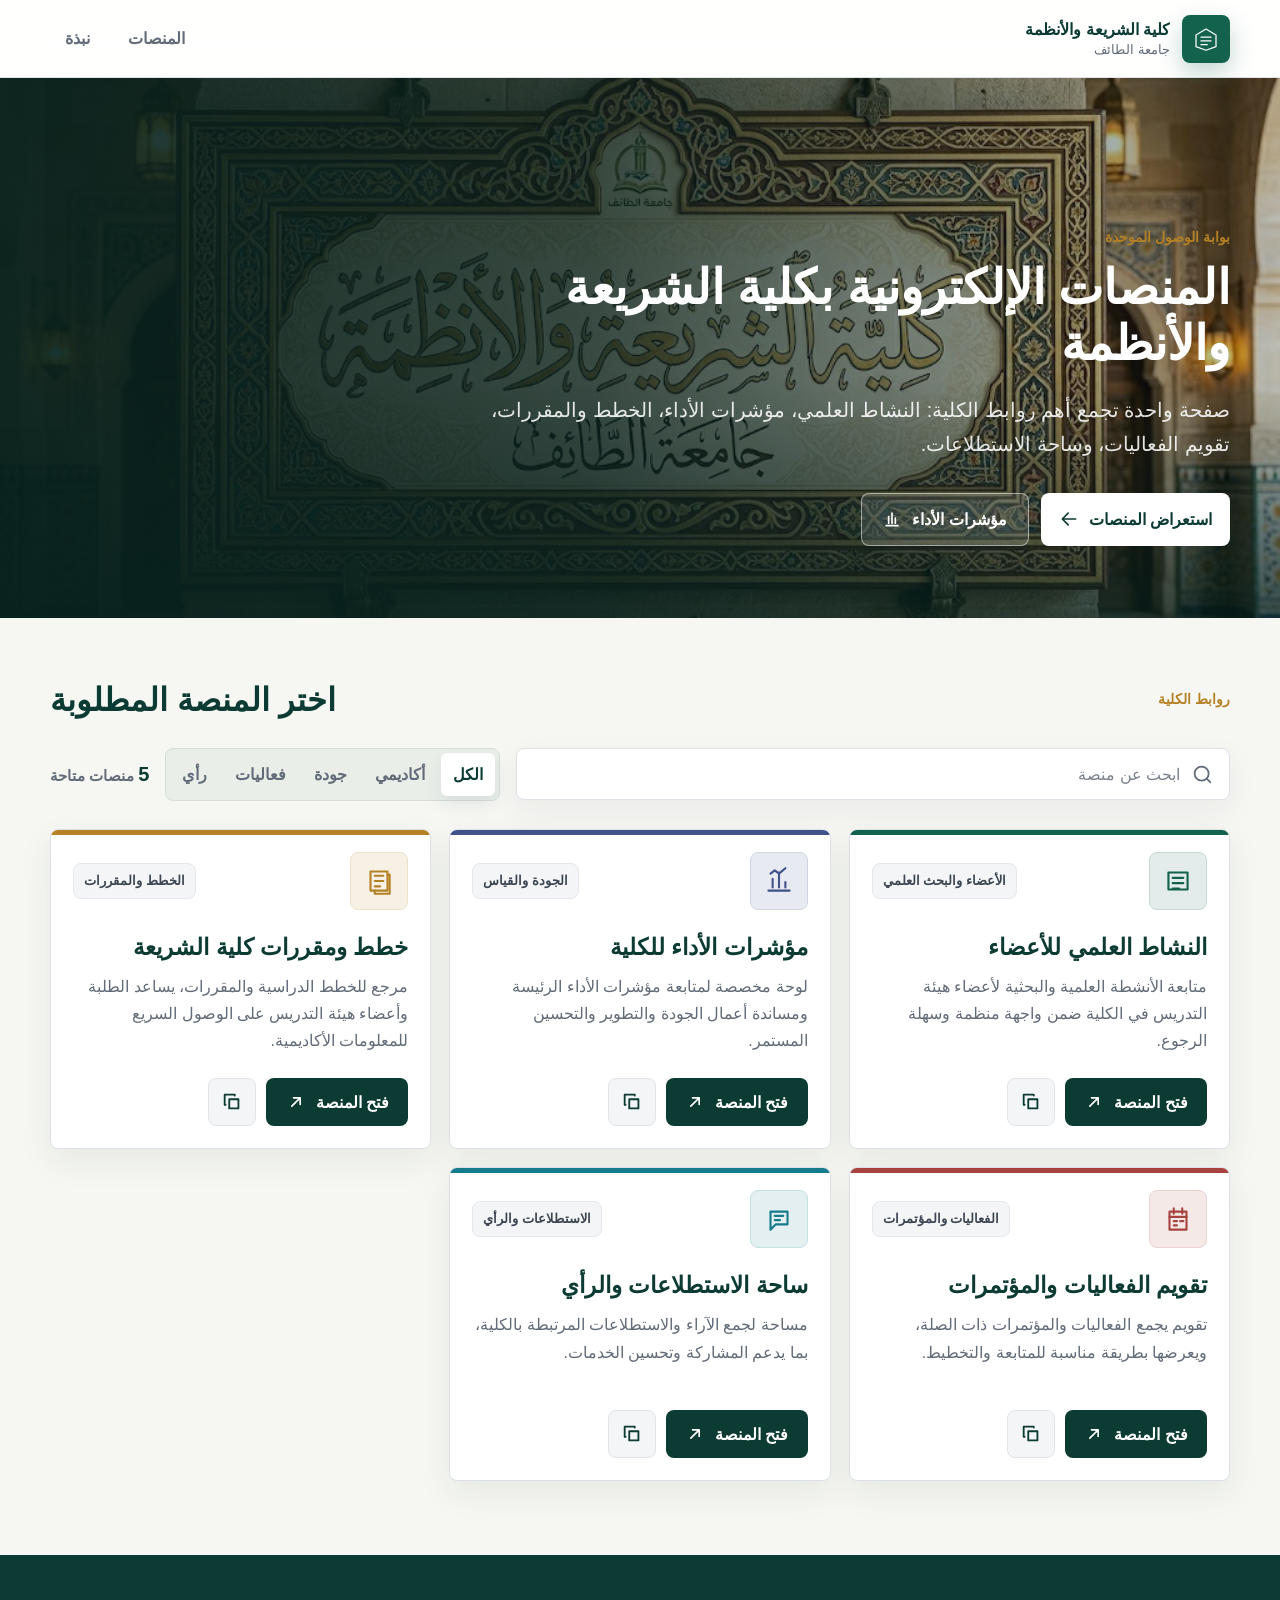
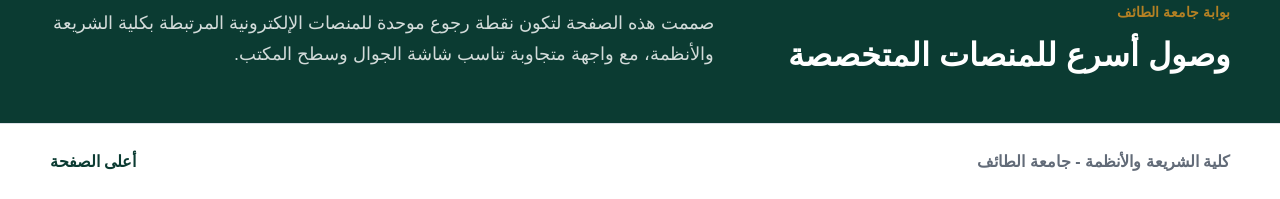
==== index.html @ 43f91b06 "Add unified Sharia college platforms portal" ====
<!doctype html>
<html lang="ar" dir="rtl">
  <head>
    <meta charset="utf-8" />
    <meta name="viewport" content="width=device-width, initial-scale=1" />
    <meta
      name="description"
      content="بوابة موحدة تجمع المنصات الإلكترونية لكلية الشريعة والأنظمة بجامعة الطائف."
    />
    <title>المنصات الإلكترونية بكلية الشريعة والأنظمة</title>
    <link rel="stylesheet" href="styles.css" />
  </head>
  <body>
    <header class="site-header" aria-label="رأس الصفحة">
      <a class="brand" href="#top" aria-label="الانتقال إلى بداية الصفحة">
        <span class="brand-mark" aria-hidden="true">
          <svg viewBox="0 0 48 48" role="img">
            <path d="M8 17.5 24 8l16 9.5v18.7L24 42 8 36.2V17.5Z" />
            <path d="M16 21h16M16 27h16M16 33h10" />
          </svg>
        </span>
        <span class="brand-text">
          <span>كلية الشريعة والأنظمة</span>
          <small>جامعة الطائف</small>
        </span>
      </a>

      <nav class="main-nav" aria-label="التنقل الرئيسي">
        <a href="#platforms">المنصات</a>
        <a href="#overview">نبذة</a>
      </nav>
    </header>

    <main id="top">
      <section class="hero" aria-labelledby="page-title">
        <div class="hero-content">
          <p class="eyebrow">بوابة الوصول الموحدة</p>
          <h1 id="page-title">المنصات الإلكترونية بكلية الشريعة والأنظمة</h1>
          <p class="hero-lead">
            صفحة واحدة تجمع أهم روابط الكلية: النشاط العلمي، مؤشرات الأداء،
            الخطط والمقررات، تقويم الفعاليات، وساحة الاستطلاعات.
          </p>
          <div class="hero-actions" aria-label="روابط سريعة">
            <a class="primary-action" href="#platforms">
              <span>استعراض المنصات</span>
              <svg viewBox="0 0 24 24" aria-hidden="true">
                <path d="M11 5 4 12l7 7M5 12h15" />
              </svg>
            </a>
            <a
              class="secondary-action"
              href="https://kpishare3h.netlify.app/"
              target="_blank"
              rel="noopener noreferrer"
            >
              <span>مؤشرات الأداء</span>
              <svg viewBox="0 0 24 24" aria-hidden="true">
                <path d="M8 17V9M12 17V5M16 17v-6M5 20h14" />
              </svg>
            </a>
          </div>
        </div>
      </section>

      <section class="directory-section" id="platforms" aria-labelledby="platforms-title">
        <div class="section-shell">
          <div class="section-heading">
            <p class="section-kicker">روابط الكلية</p>
            <h2 id="platforms-title">اختر المنصة المطلوبة</h2>
          </div>

          <div class="directory-tools" aria-label="أدوات البحث والتصفية">
            <label class="search-box" for="platform-search">
              <svg viewBox="0 0 24 24" aria-hidden="true">
                <path d="m21 21-4.2-4.2M19 11a8 8 0 1 1-16 0 8 8 0 0 1 16 0Z" />
              </svg>
              <input
                id="platform-search"
                type="search"
                placeholder="ابحث عن منصة"
                autocomplete="off"
              />
            </label>

            <div class="filter-tabs" role="group" aria-label="تصنيف المنصات">
              <button class="filter-tab is-active" type="button" data-filter="all">الكل</button>
              <button class="filter-tab" type="button" data-filter="academic">أكاديمي</button>
              <button class="filter-tab" type="button" data-filter="quality">جودة</button>
              <button class="filter-tab" type="button" data-filter="events">فعاليات</button>
              <button class="filter-tab" type="button" data-filter="opinion">رأي</button>
            </div>

            <p class="result-count" aria-live="polite">
              <span id="visible-count">5</span>
              منصات متاحة
            </p>
          </div>

          <div class="platform-grid" id="platform-grid">
            <article class="platform-card theme-activity" data-card data-category="academic" data-keywords="النشاط العلمي الاعضاء البحث العلمي faculty activities">
              <div class="platform-top">
                <span class="platform-icon" aria-hidden="true">
                  <svg viewBox="0 0 32 32">
                    <path d="M7 24V8h18v16H7Z" />
                    <path d="M11 13h10M11 18h10M11 23h6" />
                  </svg>
                </span>
                <span class="platform-category">الأعضاء والبحث العلمي</span>
              </div>
              <h3>النشاط العلمي للأعضاء</h3>
              <p>
                متابعة الأنشطة العلمية والبحثية لأعضاء هيئة التدريس في الكلية
                ضمن واجهة منظمة وسهلة الرجوع.
              </p>
              <div class="platform-actions">
                <a
                  class="open-link"
                  href="https://faculty-activities.netlify.app/"
                  target="_blank"
                  rel="noopener noreferrer"
                >
                  <span>فتح المنصة</span>
                  <svg viewBox="0 0 24 24" aria-hidden="true">
                    <path d="M7 17 17 7M9 7h8v8" />
                  </svg>
                </a>
                <button
                  class="copy-link"
                  type="button"
                  data-copy="https://faculty-activities.netlify.app/"
                  aria-label="نسخ رابط النشاط العلمي للأعضاء"
                  title="نسخ الرابط"
                >
                  <svg viewBox="0 0 24 24" aria-hidden="true">
                    <path d="M9 9h10v10H9z" />
                    <path d="M5 15H4V4h11v1" />
                  </svg>
                </button>
              </div>
            </article>

            <article class="platform-card theme-kpi" data-card data-category="quality" data-keywords="مؤشرات الأداء الكلية الجودة kpi performance">
              <div class="platform-top">
                <span class="platform-icon" aria-hidden="true">
                  <svg viewBox="0 0 32 32">
                    <path d="M6 25h20" />
                    <path d="M10 22v-8M16 22V8M22 22v-5" />
                    <path d="M8 9l4-3 4 3 6-5" />
                  </svg>
                </span>
                <span class="platform-category">الجودة والقياس</span>
              </div>
              <h3>مؤشرات الأداء للكلية</h3>
              <p>
                لوحة مخصصة لمتابعة مؤشرات الأداء الرئيسة ومساندة أعمال الجودة
                والتطوير والتحسين المستمر.
              </p>
              <div class="platform-actions">
                <a
                  class="open-link"
                  href="https://kpishare3h.netlify.app/"
                  target="_blank"
                  rel="noopener noreferrer"
                >
                  <span>فتح المنصة</span>
                  <svg viewBox="0 0 24 24" aria-hidden="true">
                    <path d="M7 17 17 7M9 7h8v8" />
                  </svg>
                </a>
                <button
                  class="copy-link"
                  type="button"
                  data-copy="https://kpishare3h.netlify.app/"
                  aria-label="نسخ رابط مؤشرات الأداء للكلية"
                  title="نسخ الرابط"
                >
                  <svg viewBox="0 0 24 24" aria-hidden="true">
                    <path d="M9 9h10v10H9z" />
                    <path d="M5 15H4V4h11v1" />
                  </svg>
                </button>
              </div>
            </article>

            <article class="platform-card theme-courses" data-card data-category="academic" data-keywords="خطط مقررات كلية الشريعة course plans programs">
              <div class="platform-top">
                <span class="platform-icon" aria-hidden="true">
                  <svg viewBox="0 0 32 32">
                    <path d="M8 7h16v18H8z" />
                    <path d="M12 11h8M12 16h8M12 21h5" />
                    <path d="M24 10h2v18H12v-3" />
                  </svg>
                </span>
                <span class="platform-category">الخطط والمقررات</span>
              </div>
              <h3>خطط ومقررات كلية الشريعة</h3>
              <p>
                مرجع للخطط الدراسية والمقررات، يساعد الطلبة وأعضاء هيئة التدريس
                على الوصول السريع للمعلومات الأكاديمية.
              </p>
              <div class="platform-actions">
                <a
                  class="open-link"
                  href="https://courseofshar3ah.netlify.app/"
                  target="_blank"
                  rel="noopener noreferrer"
                >
                  <span>فتح المنصة</span>
                  <svg viewBox="0 0 24 24" aria-hidden="true">
                    <path d="M7 17 17 7M9 7h8v8" />
                  </svg>
                </a>
                <button
                  class="copy-link"
                  type="button"
                  data-copy="https://courseofshar3ah.netlify.app/"
                  aria-label="نسخ رابط خطط ومقررات كلية الشريعة"
                  title="نسخ الرابط"
                >
                  <svg viewBox="0 0 24 24" aria-hidden="true">
                    <path d="M9 9h10v10H9z" />
                    <path d="M5 15H4V4h11v1" />
                  </svg>
                </button>
              </div>
            </article>

            <article class="platform-card theme-events" data-card data-category="events" data-keywords="تقويم الفعاليات المؤتمرات calendar conferences events">
              <div class="platform-top">
                <span class="platform-icon" aria-hidden="true">
                  <svg viewBox="0 0 32 32">
                    <path d="M8 9h16v17H8z" />
                    <path d="M8 14h16M12 6v5M20 6v5" />
                    <path d="M12 18h3M18 18h3M12 22h3" />
                  </svg>
                </span>
                <span class="platform-category">الفعاليات والمؤتمرات</span>
              </div>
              <h3>تقويم الفعاليات والمؤتمرات</h3>
              <p>
                تقويم يجمع الفعاليات والمؤتمرات ذات الصلة، ويعرضها بطريقة
                مناسبة للمتابعة والتخطيط.
              </p>
              <div class="platform-actions">
                <a
                  class="open-link"
                  href="https://conferences-calendar.netlify.app/"
                  target="_blank"
                  rel="noopener noreferrer"
                >
                  <span>فتح المنصة</span>
                  <svg viewBox="0 0 24 24" aria-hidden="true">
                    <path d="M7 17 17 7M9 7h8v8" />
                  </svg>
                </a>
                <button
                  class="copy-link"
                  type="button"
                  data-copy="https://conferences-calendar.netlify.app/"
                  aria-label="نسخ رابط تقويم الفعاليات والمؤتمرات"
                  title="نسخ الرابط"
                >
                  <svg viewBox="0 0 24 24" aria-hidden="true">
                    <path d="M9 9h10v10H9z" />
                    <path d="M5 15H4V4h11v1" />
                  </svg>
                </button>
              </div>
            </article>

            <article class="platform-card theme-surveys" data-card data-category="opinion" data-keywords="ساحة الاستطلاعات الرأي surveys opinion feedback">
              <div class="platform-top">
                <span class="platform-icon" aria-hidden="true">
                  <svg viewBox="0 0 32 32">
                    <path d="M8 9h16v12H13l-5 5V9Z" />
                    <path d="M12 13h8M12 17h5" />
                  </svg>
                </span>
                <span class="platform-category">الاستطلاعات والرأي</span>
              </div>
              <h3>ساحة الاستطلاعات والرأي</h3>
              <p>
                مساحة لجمع الآراء والاستطلاعات المرتبطة بالكلية، بما يدعم
                المشاركة وتحسين الخدمات.
              </p>
              <div class="platform-actions">
                <a
                  class="open-link"
                  href="https://shari3ahsurveys.netlify.app/"
                  target="_blank"
                  rel="noopener noreferrer"
                >
                  <span>فتح المنصة</span>
                  <svg viewBox="0 0 24 24" aria-hidden="true">
                    <path d="M7 17 17 7M9 7h8v8" />
                  </svg>
                </a>
                <button
                  class="copy-link"
                  type="button"
                  data-copy="https://shari3ahsurveys.netlify.app/"
                  aria-label="نسخ رابط ساحة الاستطلاعات والرأي"
                  title="نسخ الرابط"
                >
                  <svg viewBox="0 0 24 24" aria-hidden="true">
                    <path d="M9 9h10v10H9z" />
                    <path d="M5 15H4V4h11v1" />
                  </svg>
                </button>
              </div>
            </article>
          </div>

          <p class="empty-state" id="empty-state" hidden>لا توجد منصة مطابقة للبحث الحالي.</p>
        </div>
      </section>

      <section class="overview-section" id="overview" aria-labelledby="overview-title">
        <div class="section-shell overview-layout">
          <div>
            <p class="section-kicker">بوابة جامعة الطائف</p>
            <h2 id="overview-title">وصول أسرع للمنصات المتخصصة</h2>
          </div>
          <p>
            صممت هذه الصفحة لتكون نقطة رجوع موحدة للمنصات الإلكترونية المرتبطة
            بكلية الشريعة والأنظمة، مع واجهة متجاوبة تناسب شاشة الجوال وسطح
            المكتب.
          </p>
        </div>
      </section>
    </main>

    <footer class="site-footer">
      <p>كلية الشريعة والأنظمة - جامعة الطائف</p>
      <a href="#top">أعلى الصفحة</a>
    </footer>

    <div class="toast" id="toast" role="status" aria-live="polite"></div>
    <script src="app.js"></script>
  </body>
</html>
---- styles.css ----
:root {
  color-scheme: light;
  --ink: #1e2430;
  --muted: #626b78;
  --line: #dde1e7;
  --paper: #f6f7f3;
  --surface: #ffffff;
  --green: #12624d;
  --green-dark: #0b3b32;
  --gold: #b48124;
  --rose: #a8443f;
  --teal: #167c8c;
  --indigo: #41518c;
  --shadow: 0 22px 60px rgba(30, 36, 48, 0.14);
}

* {
  box-sizing: border-box;
}

html {
  scroll-behavior: smooth;
}

body {
  margin: 0;
  min-width: 320px;
  background: var(--paper);
  color: var(--ink);
  font-family:
    "IBM Plex Sans Arabic",
    "Noto Kufi Arabic",
    "Noto Sans Arabic",
    "Segoe UI",
    Tahoma,
    Arial,
    sans-serif;
  line-height: 1.7;
  letter-spacing: 0;
}

a {
  color: inherit;
  text-decoration: none;
}

button,
input {
  font: inherit;
}

svg {
  display: block;
}

.site-header {
  position: sticky;
  top: 0;
  z-index: 20;
  display: flex;
  align-items: center;
  justify-content: space-between;
  gap: 24px;
  min-height: 78px;
  padding: 14px max(24px, calc((100vw - 1180px) / 2));
  background: rgba(255, 255, 255, 0.92);
  border-bottom: 1px solid rgba(221, 225, 231, 0.9);
  backdrop-filter: blur(18px);
}

.brand {
  display: inline-flex;
  align-items: center;
  gap: 12px;
  min-width: 0;
}

.brand-mark {
  display: grid;
  place-items: center;
  width: 48px;
  height: 48px;
  flex: 0 0 auto;
  color: #ffffff;
  background: var(--green);
  border-radius: 8px;
  box-shadow: 0 10px 24px rgba(18, 98, 77, 0.26);
}

.brand-mark svg {
  width: 30px;
  height: 30px;
  fill: none;
  stroke: currentColor;
  stroke-linecap: round;
  stroke-linejoin: round;
  stroke-width: 2;
}

.brand-text {
  display: grid;
  min-width: 0;
  line-height: 1.35;
}

.brand-text span {
  overflow: hidden;
  color: var(--green-dark);
  font-weight: 800;
  text-overflow: ellipsis;
  white-space: nowrap;
}

.brand-text small {
  color: var(--muted);
  font-size: 13px;
}

.main-nav {
  display: flex;
  align-items: center;
  gap: 8px;
  flex: 0 0 auto;
}

.main-nav a {
  min-height: 40px;
  padding: 8px 14px;
  border: 1px solid transparent;
  border-radius: 8px;
  color: var(--muted);
  font-weight: 700;
}

.main-nav a:hover,
.main-nav a:focus-visible {
  color: var(--green-dark);
  background: #edf5f1;
  border-color: #cfe2da;
  outline: 0;
}

.hero {
  position: relative;
  display: flex;
  align-items: flex-end;
  min-height: 540px;
  isolation: isolate;
  background:
    linear-gradient(90deg, rgba(8, 34, 30, 0.94) 0%, rgba(8, 34, 30, 0.78) 46%, rgba(8, 34, 30, 0.24) 100%),
    url("assets/college-sign.jpg") center / cover;
}

.hero::after {
  position: absolute;
  inset-inline: 0;
  bottom: 0;
  z-index: -1;
  height: 44%;
  content: "";
  background: linear-gradient(0deg, rgba(8, 34, 30, 0.64), rgba(8, 34, 30, 0));
}

.hero-content {
  width: min(1180px, calc(100% - 48px));
  margin: 0 auto;
  padding: 86px 0 72px;
  color: #ffffff;
}

.eyebrow,
.section-kicker {
  margin: 0 0 10px;
  color: var(--gold);
  font-size: 14px;
  font-weight: 900;
}

.hero h1 {
  max-width: 820px;
  margin: 0;
  font-size: 48px;
  font-weight: 900;
  line-height: 1.18;
}

.hero-lead {
  max-width: 760px;
  margin: 20px 0 0;
  color: rgba(255, 255, 255, 0.88);
  font-size: 20px;
}

.hero-actions {
  display: flex;
  flex-wrap: wrap;
  gap: 12px;
  margin-top: 32px;
}

.primary-action,
.secondary-action,
.open-link {
  display: inline-flex;
  align-items: center;
  justify-content: center;
  gap: 10px;
  min-height: 48px;
  border-radius: 8px;
  font-weight: 850;
}

.primary-action,
.secondary-action {
  min-width: 168px;
  padding: 12px 18px;
}

.primary-action {
  color: var(--green-dark);
  background: #ffffff;
}

.secondary-action {
  color: #ffffff;
  border: 1px solid rgba(255, 255, 255, 0.52);
  background: rgba(255, 255, 255, 0.12);
}

.primary-action:hover,
.primary-action:focus-visible {
  background: #f0f6f3;
  outline: 0;
}

.secondary-action:hover,
.secondary-action:focus-visible {
  background: rgba(255, 255, 255, 0.2);
  outline: 0;
}

.primary-action svg,
.secondary-action svg,
.open-link svg {
  width: 20px;
  height: 20px;
  fill: none;
  stroke: currentColor;
  stroke-linecap: round;
  stroke-linejoin: round;
  stroke-width: 2;
}

.directory-section {
  padding: 62px 0 74px;
}

.section-shell {
  width: min(1180px, calc(100% - 48px));
  margin: 0 auto;
}

.section-heading {
  display: flex;
  align-items: end;
  justify-content: space-between;
  gap: 24px;
  margin-bottom: 26px;
}

.section-heading h2,
.overview-layout h2 {
  margin: 0;
  color: var(--green-dark);
  font-size: 32px;
  line-height: 1.3;
}

.directory-tools {
  display: grid;
  grid-template-columns: minmax(260px, 1fr) auto auto;
  align-items: center;
  gap: 16px;
  margin-bottom: 28px;
}

.search-box {
  display: flex;
  align-items: center;
  gap: 10px;
  min-height: 52px;
  padding: 0 16px;
  background: var(--surface);
  border: 1px solid var(--line);
  border-radius: 8px;
  box-shadow: 0 10px 30px rgba(30, 36, 48, 0.06);
}

.search-box:focus-within {
  border-color: var(--green);
  box-shadow: 0 0 0 4px rgba(18, 98, 77, 0.12);
}

.search-box svg {
  width: 21px;
  height: 21px;
  flex: 0 0 auto;
  fill: none;
  stroke: var(--muted);
  stroke-linecap: round;
  stroke-linejoin: round;
  stroke-width: 2;
}

.search-box input {
  width: 100%;
  min-width: 0;
  color: var(--ink);
  background: transparent;
  border: 0;
  outline: 0;
}

.search-box input::placeholder {
  color: #7a838f;
}

.filter-tabs {
  display: inline-flex;
  align-items: center;
  gap: 4px;
  min-height: 52px;
  padding: 4px;
  background: #e9eee9;
  border: 1px solid #d7ded7;
  border-radius: 8px;
}

.filter-tab {
  min-height: 40px;
  padding: 8px 12px;
  color: var(--muted);
  background: transparent;
  border: 0;
  border-radius: 6px;
  cursor: pointer;
  font-weight: 800;
}

.filter-tab:hover,
.filter-tab:focus-visible {
  color: var(--green-dark);
  outline: 0;
}

.filter-tab.is-active {
  color: var(--green-dark);
  background: var(--surface);
  box-shadow: 0 8px 18px rgba(30, 36, 48, 0.08);
}

.result-count {
  margin: 0;
  color: var(--muted);
  font-size: 15px;
  font-weight: 800;
  white-space: nowrap;
}

.result-count span {
  color: var(--green-dark);
  font-size: 20px;
}

.platform-grid {
  display: grid;
  grid-template-columns: repeat(3, minmax(0, 1fr));
  gap: 18px;
}

.platform-card {
  position: relative;
  display: flex;
  flex-direction: column;
  min-height: 314px;
  padding: 22px;
  overflow: hidden;
  background: var(--surface);
  border: 1px solid var(--line);
  border-radius: 8px;
  box-shadow: 0 12px 34px rgba(30, 36, 48, 0.07);
  transition:
    transform 180ms ease,
    box-shadow 180ms ease,
    border-color 180ms ease;
}

.platform-card::before {
  position: absolute;
  inset-inline: 0;
  top: 0;
  height: 5px;
  content: "";
  background: var(--card-color, var(--green));
}

.platform-card:hover,
.platform-card:focus-within {
  border-color: color-mix(in srgb, var(--card-color, var(--green)) 38%, var(--line));
  box-shadow: var(--shadow);
  transform: translateY(-3px);
}

.platform-top {
  display: flex;
  align-items: center;
  justify-content: space-between;
  gap: 14px;
}

.platform-icon {
  display: grid;
  place-items: center;
  width: 58px;
  height: 58px;
  flex: 0 0 auto;
  color: var(--card-color, var(--green));
  background: color-mix(in srgb, var(--card-color, var(--green)) 12%, white);
  border: 1px solid color-mix(in srgb, var(--card-color, var(--green)) 24%, white);
  border-radius: 8px;
}

.platform-icon svg {
  width: 34px;
  height: 34px;
  fill: none;
  stroke: currentColor;
  stroke-linecap: round;
  stroke-linejoin: round;
  stroke-width: 2;
}

.platform-category {
  display: inline-flex;
  align-items: center;
  min-height: 34px;
  padding: 6px 10px;
  color: #3c4653;
  background: #f3f5f6;
  border: 1px solid #e4e7eb;
  border-radius: 8px;
  font-size: 13px;
  font-weight: 800;
}

.platform-card h3 {
  margin: 22px 0 10px;
  color: var(--green-dark);
  font-size: 23px;
  line-height: 1.35;
}

.platform-card p {
  margin: 0;
  color: var(--muted);
  font-size: 16px;
}

.platform-actions {
  display: flex;
  align-items: center;
  gap: 10px;
  margin-top: auto;
  padding-top: 24px;
}

.open-link {
  min-width: 142px;
  padding: 10px 14px;
  color: #ffffff;
  background: var(--green-dark);
}

.open-link:hover,
.open-link:focus-visible {
  background: var(--card-color, var(--green));
  outline: 0;
}

.copy-link {
  display: grid;
  place-items: center;
  width: 48px;
  height: 48px;
  color: var(--green-dark);
  background: #f3f5f6;
  border: 1px solid #e1e5e9;
  border-radius: 8px;
  cursor: pointer;
}

.copy-link:hover,
.copy-link:focus-visible {
  color: #ffffff;
  background: var(--card-color, var(--green));
  border-color: var(--card-color, var(--green));
  outline: 0;
}

.copy-link svg {
  width: 22px;
  height: 22px;
  fill: none;
  stroke: currentColor;
  stroke-linecap: round;
  stroke-linejoin: round;
  stroke-width: 2;
}

.theme-activity {
  --card-color: var(--green);
}

.theme-kpi {
  --card-color: var(--indigo);
}

.theme-courses {
  --card-color: var(--gold);
}

.theme-events {
  --card-color: var(--rose);
}

.theme-surveys {
  --card-color: var(--teal);
}

.empty-state {
  margin: 26px 0 0;
  padding: 18px;
  color: var(--muted);
  text-align: center;
  background: var(--surface);
  border: 1px dashed #cbd1d8;
  border-radius: 8px;
}

.overview-section {
  padding: 46px 0;
  color: #ffffff;
  background: var(--green-dark);
}

.overview-layout {
  display: grid;
  grid-template-columns: minmax(240px, 0.72fr) minmax(280px, 1fr);
  align-items: center;
  gap: 38px;
}

.overview-layout h2 {
  color: #ffffff;
}

.overview-layout p:not(.section-kicker) {
  margin: 0;
  color: rgba(255, 255, 255, 0.82);
  font-size: 18px;
}

.site-footer {
  display: flex;
  align-items: center;
  justify-content: space-between;
  gap: 18px;
  padding: 24px max(24px, calc((100vw - 1180px) / 2));
  color: var(--muted);
  background: #ffffff;
  border-top: 1px solid var(--line);
}

.site-footer p {
  margin: 0;
  font-weight: 800;
}

.site-footer a {
  color: var(--green-dark);
  font-weight: 900;
}

.toast {
  position: fixed;
  inset-inline-start: 24px;
  bottom: 24px;
  z-index: 30;
  max-width: min(360px, calc(100vw - 48px));
  padding: 12px 16px;
  color: #ffffff;
  background: var(--green-dark);
  border-radius: 8px;
  box-shadow: var(--shadow);
  opacity: 0;
  transform: translateY(14px);
  pointer-events: none;
  transition:
    opacity 180ms ease,
    transform 180ms ease;
}

.toast.is-visible {
  opacity: 1;
  transform: translateY(0);
}

[hidden] {
  display: none !important;
}

@media (max-width: 980px) {
  .site-header {
    min-height: auto;
  }

  .hero {
    min-height: 500px;
    background:
      linear-gradient(90deg, rgba(8, 34, 30, 0.94) 0%, rgba(8, 34, 30, 0.78) 58%, rgba(8, 34, 30, 0.38) 100%),
      url("assets/college-sign.jpg") center / cover;
  }

  .hero h1 {
    font-size: 38px;
  }

  .hero-lead {
    font-size: 18px;
  }

  .directory-tools {
    grid-template-columns: 1fr;
    align-items: stretch;
  }

  .filter-tabs {
    display: grid;
    grid-template-columns: repeat(5, minmax(0, 1fr));
  }

  .filter-tab {
    padding-inline: 8px;
  }

  .result-count {
    text-align: start;
  }

  .platform-grid {
    grid-template-columns: repeat(2, minmax(0, 1fr));
  }
}

@media (max-width: 680px) {
  .site-header {
    position: static;
    align-items: flex-start;
    padding: 14px 18px;
  }

  .brand-mark {
    width: 44px;
    height: 44px;
  }

  .brand-text span {
    max-width: 190px;
  }

  .main-nav {
    display: none;
  }

  .hero {
    min-height: 455px;
    background:
      linear-gradient(90deg, rgba(8, 34, 30, 0.96) 0%, rgba(8, 34, 30, 0.82) 68%, rgba(8, 34, 30, 0.54) 100%),
      url("assets/college-sign.jpg") center / cover;
  }

  .hero-content,
  .section-shell {
    width: min(100% - 32px, 1180px);
  }

  .hero-content {
    padding: 64px 0 44px;
  }

  .hero h1 {
    font-size: 31px;
  }

  .hero-lead {
    margin-top: 16px;
    font-size: 16px;
  }

  .hero-actions {
    gap: 10px;
    margin-top: 24px;
  }

  .primary-action,
  .secondary-action {
    width: 100%;
  }

  .directory-section {
    padding: 42px 0 54px;
  }

  .section-heading {
    display: block;
    margin-bottom: 20px;
  }

  .section-heading h2,
  .overview-layout h2 {
    font-size: 27px;
  }

  .filter-tabs {
    grid-template-columns: repeat(2, minmax(0, 1fr));
  }

  .filter-tab:first-child {
    grid-column: span 2;
  }

  .platform-grid {
    grid-template-columns: 1fr;
  }

  .platform-card {
    min-height: 292px;
    padding: 20px;
  }

  .platform-top {
    align-items: flex-start;
  }

  .platform-category {
    max-width: 190px;
    white-space: normal;
  }

  .overview-layout {
    grid-template-columns: 1fr;
    gap: 18px;
  }

  .site-footer {
    flex-direction: column;
    align-items: flex-start;
    padding: 22px 18px;
  }

  .toast {
    inset-inline: 16px;
    bottom: 16px;
    max-width: none;
  }
}

@media (prefers-reduced-motion: reduce) {
  *,
  *::before,
  *::after {
    scroll-behavior: auto !important;
    transition-duration: 0.01ms !important;
  }
}
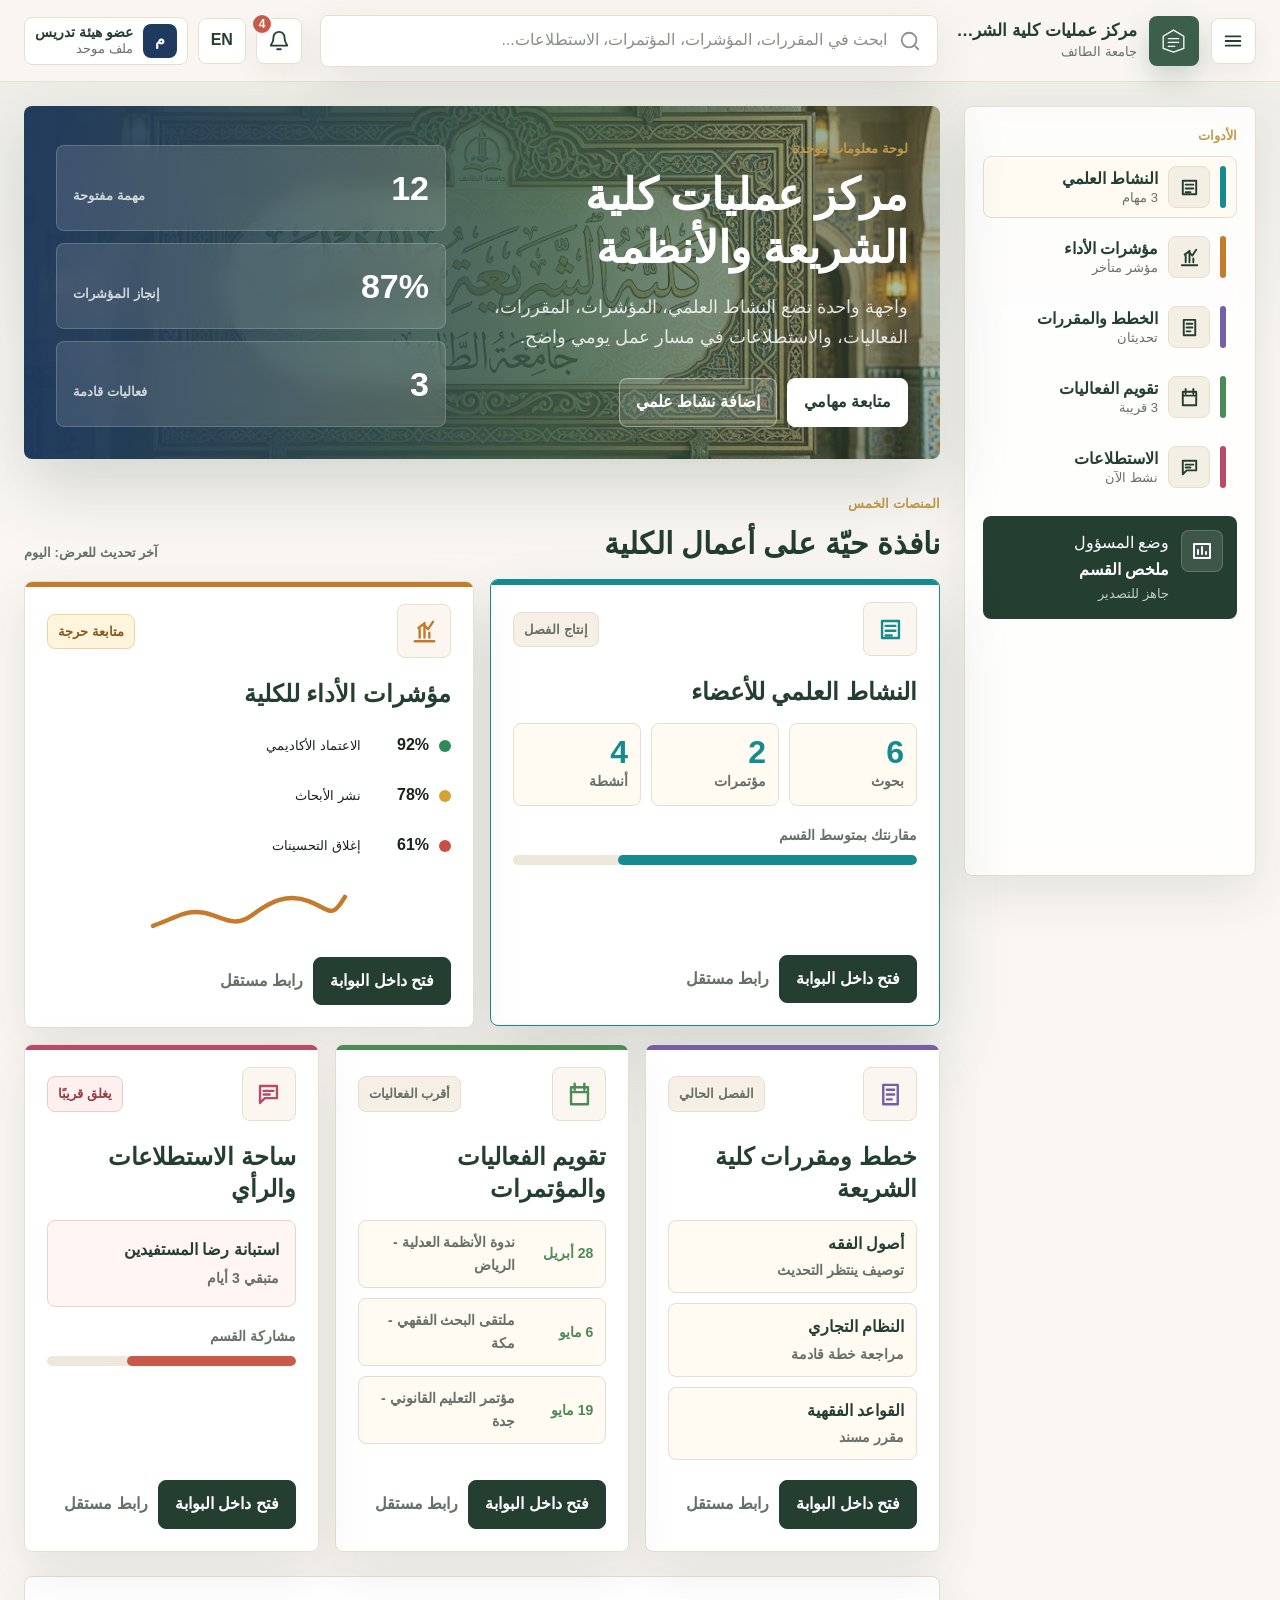
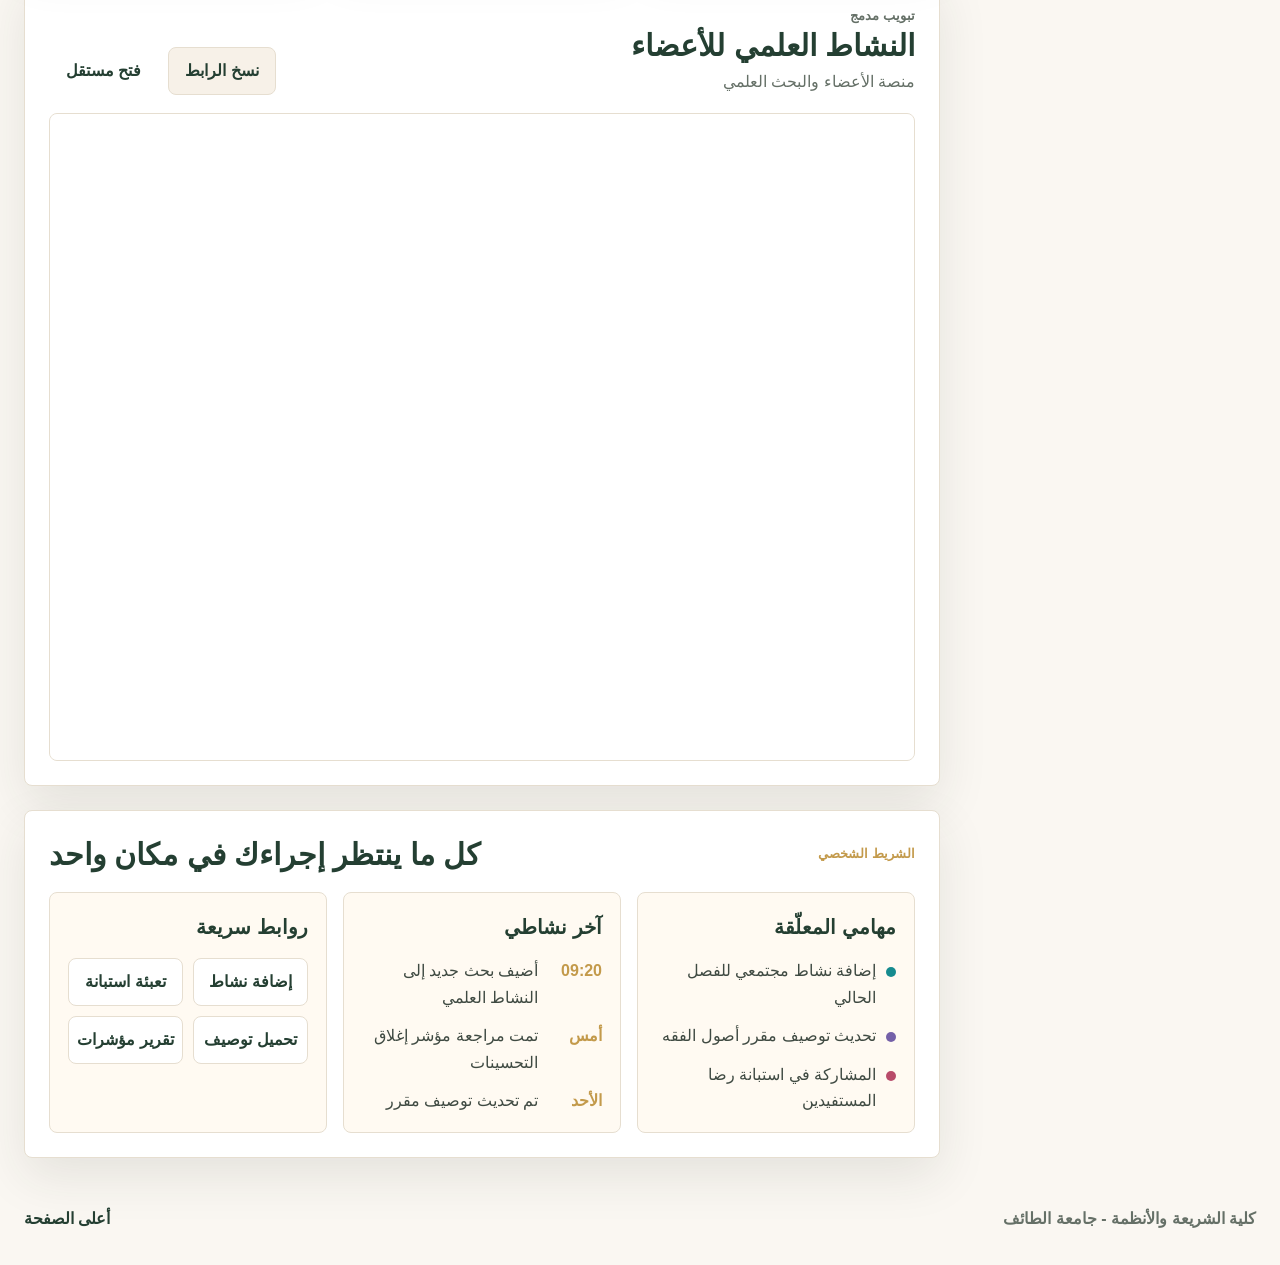
==== commit 9fdc2806: "Redesign portal as operations dashboard" ====
--- a/index.html
+++ b/index.html
@@ -5,334 +5,416 @@
     <meta name="viewport" content="width=device-width, initial-scale=1" />
     <meta
       name="description"
-      content="بوابة موحدة تجمع المنصات الإلكترونية لكلية الشريعة والأنظمة بجامعة الطائف."
+      content="مركز عمليات موحد للمنصات الإلكترونية بكلية الشريعة والأنظمة بجامعة الطائف."
     />
-    <title>المنصات الإلكترونية بكلية الشريعة والأنظمة</title>
+    <title>مركز عمليات كلية الشريعة والأنظمة</title>
     <link rel="stylesheet" href="styles.css" />
   </head>
   <body>
-    <header class="site-header" aria-label="رأس الصفحة">
-      <a class="brand" href="#top" aria-label="الانتقال إلى بداية الصفحة">
-        <span class="brand-mark" aria-hidden="true">
-          <svg viewBox="0 0 48 48" role="img">
-            <path d="M8 17.5 24 8l16 9.5v18.7L24 42 8 36.2V17.5Z" />
-            <path d="M16 21h16M16 27h16M16 33h10" />
+    <a class="skip-link" href="#dashboard">تجاوز إلى لوحة المعلومات</a>
+
+    <header class="command-bar" aria-label="الشريط العلوي الموحد">
+      <div class="brand-group">
+        <button
+          class="icon-button menu-toggle"
+          id="sidebar-toggle"
+          type="button"
+          aria-label="طي القائمة الجانبية"
+          aria-controls="sidebar"
+          aria-expanded="true"
+        >
+          <svg viewBox="0 0 24 24" aria-hidden="true">
+            <path d="M4 7h16M4 12h16M4 17h16" />
           </svg>
-        </span>
-        <span class="brand-text">
-          <span>كلية الشريعة والأنظمة</span>
-          <small>جامعة الطائف</small>
-        </span>
-      </a>
-
-      <nav class="main-nav" aria-label="التنقل الرئيسي">
-        <a href="#platforms">المنصات</a>
-        <a href="#overview">نبذة</a>
-      </nav>
+        </button>
+
+        <a class="brand" href="#dashboard" aria-label="مركز عمليات كلية الشريعة والأنظمة">
+          <span class="brand-mark" aria-hidden="true">
+            <svg viewBox="0 0 48 48">
+              <path d="M8 17.5 24 8l16 9.5v18.7L24 42 8 36.2V17.5Z" />
+              <path d="M16 21h16M16 27h16M16 33h10" />
+            </svg>
+          </span>
+          <span class="brand-copy">
+            <strong>مركز عمليات كلية الشريعة</strong>
+            <small>جامعة الطائف</small>
+          </span>
+        </a>
+      </div>
+
+      <form class="smart-search" role="search" autocomplete="off">
+        <svg viewBox="0 0 24 24" aria-hidden="true">
+          <path d="m21 21-4.2-4.2M19 11a8 8 0 1 1-16 0 8 8 0 0 1 16 0Z" />
+        </svg>
+        <input
+          id="smart-search"
+          type="search"
+          placeholder="ابحث في المقررات، المؤشرات، المؤتمرات، الاستطلاعات..."
+          aria-label="بحث موحد عبر منصات الكلية"
+          aria-controls="search-results"
+        />
+        <button class="search-clear" id="search-clear" type="button" aria-label="مسح البحث" hidden>
+          <svg viewBox="0 0 24 24" aria-hidden="true">
+            <path d="M18 6 6 18M6 6l12 12" />
+          </svg>
+        </button>
+        <div class="search-results" id="search-results" role="listbox" hidden></div>
+      </form>
+
+      <div class="top-actions" aria-label="إجراءات الحساب">
+        <button class="icon-button notification-button" type="button" aria-label="الإشعارات">
+          <svg viewBox="0 0 24 24" aria-hidden="true">
+            <path d="M18 8a6 6 0 1 0-12 0c0 7-3 7-3 9h18c0-2-3-2-3-9" />
+            <path d="M10 21h4" />
+          </svg>
+          <span class="action-badge">4</span>
+        </button>
+        <button class="language-toggle" type="button">EN</button>
+        <button class="profile-chip" type="button" aria-label="الملف الشخصي الموحد">
+          <span class="avatar" aria-hidden="true">م</span>
+          <span class="profile-copy">
+            <strong>عضو هيئة تدريس</strong>
+            <small>ملف موحد</small>
+          </span>
+        </button>
+      </div>
     </header>
 
-    <main id="top">
-      <section class="hero" aria-labelledby="page-title">
-        <div class="hero-content">
-          <p class="eyebrow">بوابة الوصول الموحدة</p>
-          <h1 id="page-title">المنصات الإلكترونية بكلية الشريعة والأنظمة</h1>
-          <p class="hero-lead">
-            صفحة واحدة تجمع أهم روابط الكلية: النشاط العلمي، مؤشرات الأداء،
-            الخطط والمقررات، تقويم الفعاليات، وساحة الاستطلاعات.
-          </p>
-          <div class="hero-actions" aria-label="روابط سريعة">
-            <a class="primary-action" href="#platforms">
-              <span>استعراض المنصات</span>
-              <svg viewBox="0 0 24 24" aria-hidden="true">
-                <path d="M11 5 4 12l7 7M5 12h15" />
-              </svg>
-            </a>
-            <a
-              class="secondary-action"
-              href="https://kpishare3h.netlify.app/"
-              target="_blank"
-              rel="noopener noreferrer"
-            >
-              <span>مؤشرات الأداء</span>
-              <svg viewBox="0 0 24 24" aria-hidden="true">
-                <path d="M8 17V9M12 17V5M16 17v-6M5 20h14" />
-              </svg>
-            </a>
-          </div>
+    <div class="app-layout">
+      <aside class="sidebar" id="sidebar" aria-label="أدوات الكلية">
+        <div class="sidebar-section">
+          <p class="sidebar-label">الأدوات</p>
+          <nav class="tool-nav">
+            <button class="tool-nav-item is-active" type="button" data-open-tool="activity">
+              <span class="tool-color activity-color"></span>
+              <span class="tool-icon" aria-hidden="true">
+                <svg viewBox="0 0 24 24">
+                  <path d="M5 19V5h14v14H5Z" />
+                  <path d="M8 9h8M8 13h8M8 17h5" />
+                </svg>
+              </span>
+              <span class="tool-label">
+                <strong>النشاط العلمي</strong>
+                <small>3 مهام</small>
+              </span>
+            </button>
+
+            <button class="tool-nav-item" type="button" data-open-tool="kpi">
+              <span class="tool-color kpi-color"></span>
+              <span class="tool-icon" aria-hidden="true">
+                <svg viewBox="0 0 24 24">
+                  <path d="M4 20h16" />
+                  <path d="M8 17v-7M12 17V5M16 17v-4" />
+                  <path d="m7 9 4-3 4 4 4-6" />
+                </svg>
+              </span>
+              <span class="tool-label">
+                <strong>مؤشرات الأداء</strong>
+                <small>مؤشر متأخر</small>
+              </span>
+            </button>
+
+            <button class="tool-nav-item" type="button" data-open-tool="courses">
+              <span class="tool-color courses-color"></span>
+              <span class="tool-icon" aria-hidden="true">
+                <svg viewBox="0 0 24 24">
+                  <path d="M6 4h12v16H6z" />
+                  <path d="M9 8h6M9 12h6M9 16h4" />
+                </svg>
+              </span>
+              <span class="tool-label">
+                <strong>الخطط والمقررات</strong>
+                <small>تحديثان</small>
+              </span>
+            </button>
+
+            <button class="tool-nav-item" type="button" data-open-tool="calendar">
+              <span class="tool-color calendar-color"></span>
+              <span class="tool-icon" aria-hidden="true">
+                <svg viewBox="0 0 24 24">
+                  <path d="M5 6h14v14H5z" />
+                  <path d="M5 10h14M8 3v5M16 3v5" />
+                </svg>
+              </span>
+              <span class="tool-label">
+                <strong>تقويم الفعاليات</strong>
+                <small>3 قريبة</small>
+              </span>
+            </button>
+
+            <button class="tool-nav-item" type="button" data-open-tool="surveys">
+              <span class="tool-color surveys-color"></span>
+              <span class="tool-icon" aria-hidden="true">
+                <svg viewBox="0 0 24 24">
+                  <path d="M5 5h14v10H9l-4 4V5Z" />
+                  <path d="M8 9h8M8 12h5" />
+                </svg>
+              </span>
+              <span class="tool-label">
+                <strong>الاستطلاعات</strong>
+                <small>نشط الآن</small>
+              </span>
+            </button>
+          </nav>
         </div>
-      </section>
-
-      <section class="directory-section" id="platforms" aria-labelledby="platforms-title">
-        <div class="section-shell">
-          <div class="section-heading">
-            <p class="section-kicker">روابط الكلية</p>
-            <h2 id="platforms-title">اختر المنصة المطلوبة</h2>
-          </div>
-
-          <div class="directory-tools" aria-label="أدوات البحث والتصفية">
-            <label class="search-box" for="platform-search">
-              <svg viewBox="0 0 24 24" aria-hidden="true">
-                <path d="m21 21-4.2-4.2M19 11a8 8 0 1 1-16 0 8 8 0 0 1 16 0Z" />
-              </svg>
-              <input
-                id="platform-search"
-                type="search"
-                placeholder="ابحث عن منصة"
-                autocomplete="off"
-              />
-            </label>
-
-            <div class="filter-tabs" role="group" aria-label="تصنيف المنصات">
-              <button class="filter-tab is-active" type="button" data-filter="all">الكل</button>
-              <button class="filter-tab" type="button" data-filter="academic">أكاديمي</button>
-              <button class="filter-tab" type="button" data-filter="quality">جودة</button>
-              <button class="filter-tab" type="button" data-filter="events">فعاليات</button>
-              <button class="filter-tab" type="button" data-filter="opinion">رأي</button>
-            </div>
-
-            <p class="result-count" aria-live="polite">
-              <span id="visible-count">5</span>
-              منصات متاحة
+
+        <div class="committee-panel">
+          <span class="panel-icon" aria-hidden="true">
+            <svg viewBox="0 0 24 24">
+              <path d="M4 19V5h16v14H4Z" />
+              <path d="M8 15v-4M12 15V8M16 15v-2" />
+            </svg>
+          </span>
+          <div>
+            <p>وضع المسؤول</p>
+            <strong>ملخص القسم</strong>
+            <small>جاهز للتصدير</small>
+          </div>
+        </div>
+      </aside>
+
+      <main class="dashboard" id="dashboard">
+        <section class="hero-panel" aria-labelledby="page-title">
+          <div class="hero-copy">
+            <p class="eyebrow">لوحة معلومات موحدة</p>
+            <h1 id="page-title">مركز عمليات كلية الشريعة والأنظمة</h1>
+            <p>
+              واجهة واحدة تضع النشاط العلمي، المؤشرات، المقررات، الفعاليات،
+              والاستطلاعات في مسار عمل يومي واضح.
             </p>
-          </div>
-
-          <div class="platform-grid" id="platform-grid">
-            <article class="platform-card theme-activity" data-card data-category="academic" data-keywords="النشاط العلمي الاعضاء البحث العلمي faculty activities">
-              <div class="platform-top">
-                <span class="platform-icon" aria-hidden="true">
-                  <svg viewBox="0 0 32 32">
-                    <path d="M7 24V8h18v16H7Z" />
-                    <path d="M11 13h10M11 18h10M11 23h6" />
-                  </svg>
-                </span>
-                <span class="platform-category">الأعضاء والبحث العلمي</span>
+            <div class="hero-actions">
+              <a class="primary-action" href="#personal-strip">متابعة مهامي</a>
+              <button class="secondary-action" type="button" data-open-tool="activity">
+                إضافة نشاط علمي
+              </button>
+            </div>
+          </div>
+
+          <div class="hero-metrics" aria-label="ملخص سريع">
+            <div>
+              <span>12</span>
+              <small>مهمة مفتوحة</small>
+            </div>
+            <div>
+              <span>87%</span>
+              <small>إنجاز المؤشرات</small>
+            </div>
+            <div>
+              <span>3</span>
+              <small>فعاليات قادمة</small>
+            </div>
+          </div>
+        </section>
+
+        <section class="dashboard-heading" aria-labelledby="tools-title">
+          <div>
+            <p class="section-kicker">المنصات الخمس</p>
+            <h2 id="tools-title">نافذة حيّة على أعمال الكلية</h2>
+          </div>
+          <p class="last-update">آخر تحديث للعرض: اليوم</p>
+        </section>
+
+        <section class="ops-grid" aria-label="بطاقات المنصات">
+          <article class="ops-card activity-card is-selected" tabindex="0" role="button" data-open-tool="activity">
+            <div class="card-topline"></div>
+            <div class="card-head">
+              <span class="card-icon" aria-hidden="true">
+                <svg viewBox="0 0 24 24">
+                  <path d="M5 19V5h14v14H5Z" />
+                  <path d="M8 9h8M8 13h8M8 17h5" />
+                </svg>
+              </span>
+              <span class="status-pill">إنتاج الفصل</span>
+            </div>
+            <h3>النشاط العلمي للأعضاء</h3>
+            <div class="stat-row">
+              <div><strong>6</strong><span>بحوث</span></div>
+              <div><strong>2</strong><span>مؤتمرات</span></div>
+              <div><strong>4</strong><span>أنشطة</span></div>
+            </div>
+            <div class="comparison">
+              <span>مقارنتك بمتوسط القسم</span>
+              <div class="progress-track"><i style="width: 74%"></i></div>
+            </div>
+            <div class="card-actions">
+              <button class="card-button" type="button" data-open-tool="activity">فتح داخل البوابة</button>
+              <a href="https://faculty-activities.netlify.app/" target="_blank" rel="noopener noreferrer">رابط مستقل</a>
+            </div>
+          </article>
+
+          <article class="ops-card kpi-card" tabindex="0" role="button" data-open-tool="kpi">
+            <div class="card-topline"></div>
+            <div class="card-head">
+              <span class="card-icon" aria-hidden="true">
+                <svg viewBox="0 0 24 24">
+                  <path d="M4 20h16" />
+                  <path d="M8 17v-7M12 17V5M16 17v-4" />
+                  <path d="m7 9 4-3 4 4 4-6" />
+                </svg>
+              </span>
+              <span class="status-pill warning">متابعة حرجة</span>
+            </div>
+            <h3>مؤشرات الأداء للكلية</h3>
+            <ul class="signal-list">
+              <li><span class="signal green"></span><strong>92%</strong><small>الاعتماد الأكاديمي</small></li>
+              <li><span class="signal amber"></span><strong>78%</strong><small>نشر الأبحاث</small></li>
+              <li><span class="signal red"></span><strong>61%</strong><small>إغلاق التحسينات</small></li>
+            </ul>
+            <svg class="sparkline" viewBox="0 0 180 52" aria-hidden="true">
+              <path d="M4 42 C24 35, 32 28, 48 30 S76 45, 92 33 S124 12, 144 20 S164 36, 176 16" />
+            </svg>
+            <div class="card-actions">
+              <button class="card-button" type="button" data-open-tool="kpi">فتح داخل البوابة</button>
+              <a href="https://kpishare3h.netlify.app/" target="_blank" rel="noopener noreferrer">رابط مستقل</a>
+            </div>
+          </article>
+
+          <article class="ops-card courses-card" tabindex="0" role="button" data-open-tool="courses">
+            <div class="card-topline"></div>
+            <div class="card-head">
+              <span class="card-icon" aria-hidden="true">
+                <svg viewBox="0 0 24 24">
+                  <path d="M6 4h12v16H6z" />
+                  <path d="M9 8h6M9 12h6M9 16h4" />
+                </svg>
+              </span>
+              <span class="status-pill">الفصل الحالي</span>
+            </div>
+            <h3>خطط ومقررات كلية الشريعة</h3>
+            <div class="course-list">
+              <p><strong>أصول الفقه</strong><span>توصيف ينتظر التحديث</span></p>
+              <p><strong>النظام التجاري</strong><span>مراجعة خطة قادمة</span></p>
+              <p><strong>القواعد الفقهية</strong><span>مقرر مسند</span></p>
+            </div>
+            <div class="card-actions">
+              <button class="card-button" type="button" data-open-tool="courses">فتح داخل البوابة</button>
+              <a href="https://courseofshar3ah.netlify.app/" target="_blank" rel="noopener noreferrer">رابط مستقل</a>
+            </div>
+          </article>
+
+          <article class="ops-card calendar-card" tabindex="0" role="button" data-open-tool="calendar">
+            <div class="card-topline"></div>
+            <div class="card-head">
+              <span class="card-icon" aria-hidden="true">
+                <svg viewBox="0 0 24 24">
+                  <path d="M5 6h14v14H5z" />
+                  <path d="M5 10h14M8 3v5M16 3v5" />
+                </svg>
+              </span>
+              <span class="status-pill">أقرب الفعاليات</span>
+            </div>
+            <h3>تقويم الفعاليات والمؤتمرات</h3>
+            <div class="timeline">
+              <p><time>28 أبريل</time><span>ندوة الأنظمة العدلية - الرياض</span></p>
+              <p><time>6 مايو</time><span>ملتقى البحث الفقهي - مكة</span></p>
+              <p><time>19 مايو</time><span>مؤتمر التعليم القانوني - جدة</span></p>
+            </div>
+            <div class="card-actions">
+              <button class="card-button" type="button" data-open-tool="calendar">فتح داخل البوابة</button>
+              <a href="https://conferences-calendar.netlify.app/" target="_blank" rel="noopener noreferrer">رابط مستقل</a>
+            </div>
+          </article>
+
+          <article class="ops-card surveys-card" tabindex="0" role="button" data-open-tool="surveys">
+            <div class="card-topline"></div>
+            <div class="card-head">
+              <span class="card-icon" aria-hidden="true">
+                <svg viewBox="0 0 24 24">
+                  <path d="M5 5h14v10H9l-4 4V5Z" />
+                  <path d="M8 9h8M8 12h5" />
+                </svg>
+              </span>
+              <span class="status-pill alert">يغلق قريبًا</span>
+            </div>
+            <h3>ساحة الاستطلاعات والرأي</h3>
+            <div class="survey-focus">
+              <strong>استبانة رضا المستفيدين</strong>
+              <span>متبقي 3 أيام</span>
+            </div>
+            <div class="comparison">
+              <span>مشاركة القسم</span>
+              <div class="progress-track coral"><i style="width: 68%"></i></div>
+            </div>
+            <div class="card-actions">
+              <button class="card-button" type="button" data-open-tool="surveys">فتح داخل البوابة</button>
+              <a href="https://shari3ahsurveys.netlify.app/" target="_blank" rel="noopener noreferrer">رابط مستقل</a>
+            </div>
+          </article>
+        </section>
+
+        <section class="embedded-workspace" id="embedded-workspace" aria-labelledby="workspace-title">
+          <div class="workspace-head">
+            <div>
+              <p class="section-kicker">تبويب مدمج</p>
+              <h2 id="workspace-title">النشاط العلمي للأعضاء</h2>
+              <p id="workspace-status">منصة الأعضاء والبحث العلمي</p>
+            </div>
+            <div class="workspace-actions">
+              <button class="ghost-action" id="copy-active-link" type="button">نسخ الرابط</button>
+              <a
+                class="primary-action small"
+                id="external-active-link"
+                href="https://faculty-activities.netlify.app/"
+                target="_blank"
+                rel="noopener noreferrer"
+              >
+                فتح مستقل
+              </a>
+            </div>
+          </div>
+
+          <div class="iframe-shell">
+            <iframe
+              id="tool-frame"
+              title="النشاط العلمي للأعضاء"
+              src="https://faculty-activities.netlify.app/"
+              loading="lazy"
+            ></iframe>
+          </div>
+        </section>
+
+        <section class="personal-strip" id="personal-strip" aria-labelledby="personal-title">
+          <div class="section-title">
+            <p class="section-kicker">الشريط الشخصي</p>
+            <h2 id="personal-title">كل ما ينتظر إجراءك في مكان واحد</h2>
+          </div>
+
+          <div class="personal-grid">
+            <section class="personal-panel" aria-labelledby="tasks-title">
+              <h3 id="tasks-title">مهامي المعلّقة</h3>
+              <ul class="task-list">
+                <li><span class="dot activity-color"></span>إضافة نشاط مجتمعي للفصل الحالي</li>
+                <li><span class="dot courses-color"></span>تحديث توصيف مقرر أصول الفقه</li>
+                <li><span class="dot surveys-color"></span>المشاركة في استبانة رضا المستفيدين</li>
+              </ul>
+            </section>
+
+            <section class="personal-panel" aria-labelledby="activity-title">
+              <h3 id="activity-title">آخر نشاطي</h3>
+              <ol class="activity-feed">
+                <li><time>09:20</time><span>أضيف بحث جديد إلى النشاط العلمي</span></li>
+                <li><time>أمس</time><span>تمت مراجعة مؤشر إغلاق التحسينات</span></li>
+                <li><time>الأحد</time><span>تم تحديث توصيف مقرر</span></li>
+              </ol>
+            </section>
+
+            <section class="personal-panel quick-panel" aria-labelledby="quick-title">
+              <h3 id="quick-title">روابط سريعة</h3>
+              <div class="quick-actions">
+                <button type="button" data-open-tool="activity">إضافة نشاط</button>
+                <button type="button" data-open-tool="surveys">تعبئة استبانة</button>
+                <button type="button" data-open-tool="courses">تحميل توصيف</button>
+                <button type="button" data-open-tool="kpi">تقرير مؤشرات</button>
               </div>
-              <h3>النشاط العلمي للأعضاء</h3>
-              <p>
-                متابعة الأنشطة العلمية والبحثية لأعضاء هيئة التدريس في الكلية
-                ضمن واجهة منظمة وسهلة الرجوع.
-              </p>
-              <div class="platform-actions">
-                <a
-                  class="open-link"
-                  href="https://faculty-activities.netlify.app/"
-                  target="_blank"
-                  rel="noopener noreferrer"
-                >
-                  <span>فتح المنصة</span>
-                  <svg viewBox="0 0 24 24" aria-hidden="true">
-                    <path d="M7 17 17 7M9 7h8v8" />
-                  </svg>
-                </a>
-                <button
-                  class="copy-link"
-                  type="button"
-                  data-copy="https://faculty-activities.netlify.app/"
-                  aria-label="نسخ رابط النشاط العلمي للأعضاء"
-                  title="نسخ الرابط"
-                >
-                  <svg viewBox="0 0 24 24" aria-hidden="true">
-                    <path d="M9 9h10v10H9z" />
-                    <path d="M5 15H4V4h11v1" />
-                  </svg>
-                </button>
-              </div>
-            </article>
-
-            <article class="platform-card theme-kpi" data-card data-category="quality" data-keywords="مؤشرات الأداء الكلية الجودة kpi performance">
-              <div class="platform-top">
-                <span class="platform-icon" aria-hidden="true">
-                  <svg viewBox="0 0 32 32">
-                    <path d="M6 25h20" />
-                    <path d="M10 22v-8M16 22V8M22 22v-5" />
-                    <path d="M8 9l4-3 4 3 6-5" />
-                  </svg>
-                </span>
-                <span class="platform-category">الجودة والقياس</span>
-              </div>
-              <h3>مؤشرات الأداء للكلية</h3>
-              <p>
-                لوحة مخصصة لمتابعة مؤشرات الأداء الرئيسة ومساندة أعمال الجودة
-                والتطوير والتحسين المستمر.
-              </p>
-              <div class="platform-actions">
-                <a
-                  class="open-link"
-                  href="https://kpishare3h.netlify.app/"
-                  target="_blank"
-                  rel="noopener noreferrer"
-                >
-                  <span>فتح المنصة</span>
-                  <svg viewBox="0 0 24 24" aria-hidden="true">
-                    <path d="M7 17 17 7M9 7h8v8" />
-                  </svg>
-                </a>
-                <button
-                  class="copy-link"
-                  type="button"
-                  data-copy="https://kpishare3h.netlify.app/"
-                  aria-label="نسخ رابط مؤشرات الأداء للكلية"
-                  title="نسخ الرابط"
-                >
-                  <svg viewBox="0 0 24 24" aria-hidden="true">
-                    <path d="M9 9h10v10H9z" />
-                    <path d="M5 15H4V4h11v1" />
-                  </svg>
-                </button>
-              </div>
-            </article>
-
-            <article class="platform-card theme-courses" data-card data-category="academic" data-keywords="خطط مقررات كلية الشريعة course plans programs">
-              <div class="platform-top">
-                <span class="platform-icon" aria-hidden="true">
-                  <svg viewBox="0 0 32 32">
-                    <path d="M8 7h16v18H8z" />
-                    <path d="M12 11h8M12 16h8M12 21h5" />
-                    <path d="M24 10h2v18H12v-3" />
-                  </svg>
-                </span>
-                <span class="platform-category">الخطط والمقررات</span>
-              </div>
-              <h3>خطط ومقررات كلية الشريعة</h3>
-              <p>
-                مرجع للخطط الدراسية والمقررات، يساعد الطلبة وأعضاء هيئة التدريس
-                على الوصول السريع للمعلومات الأكاديمية.
-              </p>
-              <div class="platform-actions">
-                <a
-                  class="open-link"
-                  href="https://courseofshar3ah.netlify.app/"
-                  target="_blank"
-                  rel="noopener noreferrer"
-                >
-                  <span>فتح المنصة</span>
-                  <svg viewBox="0 0 24 24" aria-hidden="true">
-                    <path d="M7 17 17 7M9 7h8v8" />
-                  </svg>
-                </a>
-                <button
-                  class="copy-link"
-                  type="button"
-                  data-copy="https://courseofshar3ah.netlify.app/"
-                  aria-label="نسخ رابط خطط ومقررات كلية الشريعة"
-                  title="نسخ الرابط"
-                >
-                  <svg viewBox="0 0 24 24" aria-hidden="true">
-                    <path d="M9 9h10v10H9z" />
-                    <path d="M5 15H4V4h11v1" />
-                  </svg>
-                </button>
-              </div>
-            </article>
-
-            <article class="platform-card theme-events" data-card data-category="events" data-keywords="تقويم الفعاليات المؤتمرات calendar conferences events">
-              <div class="platform-top">
-                <span class="platform-icon" aria-hidden="true">
-                  <svg viewBox="0 0 32 32">
-                    <path d="M8 9h16v17H8z" />
-                    <path d="M8 14h16M12 6v5M20 6v5" />
-                    <path d="M12 18h3M18 18h3M12 22h3" />
-                  </svg>
-                </span>
-                <span class="platform-category">الفعاليات والمؤتمرات</span>
-              </div>
-              <h3>تقويم الفعاليات والمؤتمرات</h3>
-              <p>
-                تقويم يجمع الفعاليات والمؤتمرات ذات الصلة، ويعرضها بطريقة
-                مناسبة للمتابعة والتخطيط.
-              </p>
-              <div class="platform-actions">
-                <a
-                  class="open-link"
-                  href="https://conferences-calendar.netlify.app/"
-                  target="_blank"
-                  rel="noopener noreferrer"
-                >
-                  <span>فتح المنصة</span>
-                  <svg viewBox="0 0 24 24" aria-hidden="true">
-                    <path d="M7 17 17 7M9 7h8v8" />
-                  </svg>
-                </a>
-                <button
-                  class="copy-link"
-                  type="button"
-                  data-copy="https://conferences-calendar.netlify.app/"
-                  aria-label="نسخ رابط تقويم الفعاليات والمؤتمرات"
-                  title="نسخ الرابط"
-                >
-                  <svg viewBox="0 0 24 24" aria-hidden="true">
-                    <path d="M9 9h10v10H9z" />
-                    <path d="M5 15H4V4h11v1" />
-                  </svg>
-                </button>
-              </div>
-            </article>
-
-            <article class="platform-card theme-surveys" data-card data-category="opinion" data-keywords="ساحة الاستطلاعات الرأي surveys opinion feedback">
-              <div class="platform-top">
-                <span class="platform-icon" aria-hidden="true">
-                  <svg viewBox="0 0 32 32">
-                    <path d="M8 9h16v12H13l-5 5V9Z" />
-                    <path d="M12 13h8M12 17h5" />
-                  </svg>
-                </span>
-                <span class="platform-category">الاستطلاعات والرأي</span>
-              </div>
-              <h3>ساحة الاستطلاعات والرأي</h3>
-              <p>
-                مساحة لجمع الآراء والاستطلاعات المرتبطة بالكلية، بما يدعم
-                المشاركة وتحسين الخدمات.
-              </p>
-              <div class="platform-actions">
-                <a
-                  class="open-link"
-                  href="https://shari3ahsurveys.netlify.app/"
-                  target="_blank"
-                  rel="noopener noreferrer"
-                >
-                  <span>فتح المنصة</span>
-                  <svg viewBox="0 0 24 24" aria-hidden="true">
-                    <path d="M7 17 17 7M9 7h8v8" />
-                  </svg>
-                </a>
-                <button
-                  class="copy-link"
-                  type="button"
-                  data-copy="https://shari3ahsurveys.netlify.app/"
-                  aria-label="نسخ رابط ساحة الاستطلاعات والرأي"
-                  title="نسخ الرابط"
-                >
-                  <svg viewBox="0 0 24 24" aria-hidden="true">
-                    <path d="M9 9h10v10H9z" />
-                    <path d="M5 15H4V4h11v1" />
-                  </svg>
-                </button>
-              </div>
-            </article>
-          </div>
-
-          <p class="empty-state" id="empty-state" hidden>لا توجد منصة مطابقة للبحث الحالي.</p>
-        </div>
-      </section>
-
-      <section class="overview-section" id="overview" aria-labelledby="overview-title">
-        <div class="section-shell overview-layout">
-          <div>
-            <p class="section-kicker">بوابة جامعة الطائف</p>
-            <h2 id="overview-title">وصول أسرع للمنصات المتخصصة</h2>
-          </div>
-          <p>
-            صممت هذه الصفحة لتكون نقطة رجوع موحدة للمنصات الإلكترونية المرتبطة
-            بكلية الشريعة والأنظمة، مع واجهة متجاوبة تناسب شاشة الجوال وسطح
-            المكتب.
-          </p>
-        </div>
-      </section>
-    </main>
+            </section>
+          </div>
+        </section>
+      </main>
+    </div>
 
     <footer class="site-footer">
       <p>كلية الشريعة والأنظمة - جامعة الطائف</p>
-      <a href="#top">أعلى الصفحة</a>
+      <a href="#dashboard">أعلى الصفحة</a>
     </footer>
 
     <div class="toast" id="toast" role="status" aria-live="polite"></div>
--- a/styles.css
+++ b/styles.css
@@ -1,17 +1,27 @@
 :root {
   color-scheme: light;
-  --ink: #1e2430;
-  --muted: #626b78;
-  --line: #dde1e7;
-  --paper: #f6f7f3;
+  --ink: #17231d;
+  --muted: #657067;
+  --soft: #8a938a;
+  --line: #e6ded0;
+  --paper: #faf7f2;
   --surface: #ffffff;
-  --green: #12624d;
-  --green-dark: #0b3b32;
-  --gold: #b48124;
-  --rose: #a8443f;
-  --teal: #167c8c;
-  --indigo: #41518c;
-  --shadow: 0 22px 60px rgba(30, 36, 48, 0.14);
+  --surface-warm: #fffaf2;
+  --olive: #3b5f4a;
+  --olive-deep: #243f32;
+  --navy: #1f3a5f;
+  --gold: #c39a4b;
+  --coral: #c85a4a;
+  --activity: #168b8f;
+  --kpi: #c47b2c;
+  --courses: #7460a8;
+  --calendar: #4d8a57;
+  --surveys: #b84b6a;
+  --green: #2f8a55;
+  --amber: #d6a236;
+  --red: #c84f45;
+  --shadow-soft: 0 18px 50px rgba(43, 48, 39, 0.1);
+  --shadow-strong: 0 28px 70px rgba(36, 63, 50, 0.18);
 }
 
 * {
@@ -25,17 +35,19 @@
 body {
   margin: 0;
   min-width: 320px;
-  background: var(--paper);
   color: var(--ink);
+  background:
+    linear-gradient(180deg, rgba(59, 95, 74, 0.08), transparent 360px),
+    var(--paper);
   font-family:
     "IBM Plex Sans Arabic",
-    "Noto Kufi Arabic",
+    "Readex Pro",
     "Noto Sans Arabic",
     "Segoe UI",
     Tahoma,
     Arial,
     sans-serif;
-  line-height: 1.7;
+  line-height: 1.65;
   letter-spacing: 0;
 }
 
@@ -49,47 +61,82 @@
   font: inherit;
 }
 
+button {
+  cursor: pointer;
+}
+
 svg {
   display: block;
 }
 
-.site-header {
+.skip-link {
+  position: fixed;
+  inset-block-start: 10px;
+  inset-inline-start: 10px;
+  z-index: 100;
+  padding: 10px 14px;
+  color: #ffffff;
+  background: var(--olive-deep);
+  border-radius: 8px;
+  transform: translateY(-140%);
+}
+
+.skip-link:focus {
+  transform: translateY(0);
+}
+
+.command-bar {
   position: sticky;
   top: 0;
-  z-index: 20;
+  z-index: 50;
+  display: grid;
+  grid-template-columns: minmax(220px, 300px) minmax(280px, 1fr) auto;
+  align-items: center;
+  gap: 18px;
+  min-height: 82px;
+  padding: 14px 24px;
+  background: rgba(250, 247, 242, 0.92);
+  border-bottom: 1px solid rgba(230, 222, 208, 0.92);
+  backdrop-filter: blur(20px);
+}
+
+.brand-group,
+.top-actions,
+.brand,
+.hero-actions,
+.workspace-actions,
+.card-actions {
   display: flex;
   align-items: center;
-  justify-content: space-between;
-  gap: 24px;
-  min-height: 78px;
-  padding: 14px max(24px, calc((100vw - 1180px) / 2));
-  background: rgba(255, 255, 255, 0.92);
-  border-bottom: 1px solid rgba(221, 225, 231, 0.9);
-  backdrop-filter: blur(18px);
-}
-
-.brand {
-  display: inline-flex;
-  align-items: center;
+}
+
+.brand-group {
   gap: 12px;
   min-width: 0;
 }
 
+.brand {
+  gap: 12px;
+  min-width: 0;
+}
+
 .brand-mark {
   display: grid;
   place-items: center;
-  width: 48px;
-  height: 48px;
+  width: 50px;
+  height: 50px;
   flex: 0 0 auto;
   color: #ffffff;
-  background: var(--green);
-  border-radius: 8px;
-  box-shadow: 0 10px 24px rgba(18, 98, 77, 0.26);
-}
-
-.brand-mark svg {
-  width: 30px;
-  height: 30px;
+  background: var(--olive);
+  border-radius: 8px;
+  box-shadow: 0 12px 28px rgba(59, 95, 74, 0.24);
+}
+
+.brand-mark svg,
+.icon-button svg,
+.tool-icon svg,
+.card-icon svg,
+.panel-icon svg {
   fill: none;
   stroke: currentColor;
   stroke-linecap: round;
@@ -97,194 +144,68 @@
   stroke-width: 2;
 }
 
-.brand-text {
+.brand-mark svg {
+  width: 31px;
+  height: 31px;
+}
+
+.brand-copy {
   display: grid;
   min-width: 0;
   line-height: 1.35;
 }
 
-.brand-text span {
+.brand-copy strong {
   overflow: hidden;
-  color: var(--green-dark);
-  font-weight: 800;
+  color: var(--olive-deep);
+  font-size: 17px;
+  font-weight: 900;
   text-overflow: ellipsis;
   white-space: nowrap;
 }
 
-.brand-text small {
+.brand-copy small,
+.profile-copy small,
+.tool-label small,
+.committee-panel small,
+.hero-metrics small,
+.status-pill,
+.last-update {
   color: var(--muted);
   font-size: 13px;
 }
 
-.main-nav {
-  display: flex;
-  align-items: center;
-  gap: 8px;
-  flex: 0 0 auto;
-}
-
-.main-nav a {
-  min-height: 40px;
-  padding: 8px 14px;
-  border: 1px solid transparent;
-  border-radius: 8px;
-  color: var(--muted);
-  font-weight: 700;
-}
-
-.main-nav a:hover,
-.main-nav a:focus-visible {
-  color: var(--green-dark);
-  background: #edf5f1;
-  border-color: #cfe2da;
+.icon-button {
+  position: relative;
+  display: grid;
+  place-items: center;
+  width: 46px;
+  height: 46px;
+  color: var(--olive-deep);
+  background: var(--surface);
+  border: 1px solid var(--line);
+  border-radius: 8px;
+  box-shadow: 0 10px 24px rgba(43, 48, 39, 0.06);
+}
+
+.icon-button svg {
+  width: 22px;
+  height: 22px;
+}
+
+.icon-button:hover,
+.icon-button:focus-visible,
+.language-toggle:hover,
+.language-toggle:focus-visible,
+.profile-chip:hover,
+.profile-chip:focus-visible {
+  border-color: rgba(59, 95, 74, 0.34);
   outline: 0;
-}
-
-.hero {
+  box-shadow: 0 0 0 4px rgba(59, 95, 74, 0.11);
+}
+
+.smart-search {
   position: relative;
-  display: flex;
-  align-items: flex-end;
-  min-height: 540px;
-  isolation: isolate;
-  background:
-    linear-gradient(90deg, rgba(8, 34, 30, 0.94) 0%, rgba(8, 34, 30, 0.78) 46%, rgba(8, 34, 30, 0.24) 100%),
-    url("assets/college-sign.jpg") center / cover;
-}
-
-.hero::after {
-  position: absolute;
-  inset-inline: 0;
-  bottom: 0;
-  z-index: -1;
-  height: 44%;
-  content: "";
-  background: linear-gradient(0deg, rgba(8, 34, 30, 0.64), rgba(8, 34, 30, 0));
-}
-
-.hero-content {
-  width: min(1180px, calc(100% - 48px));
-  margin: 0 auto;
-  padding: 86px 0 72px;
-  color: #ffffff;
-}
-
-.eyebrow,
-.section-kicker {
-  margin: 0 0 10px;
-  color: var(--gold);
-  font-size: 14px;
-  font-weight: 900;
-}
-
-.hero h1 {
-  max-width: 820px;
-  margin: 0;
-  font-size: 48px;
-  font-weight: 900;
-  line-height: 1.18;
-}
-
-.hero-lead {
-  max-width: 760px;
-  margin: 20px 0 0;
-  color: rgba(255, 255, 255, 0.88);
-  font-size: 20px;
-}
-
-.hero-actions {
-  display: flex;
-  flex-wrap: wrap;
-  gap: 12px;
-  margin-top: 32px;
-}
-
-.primary-action,
-.secondary-action,
-.open-link {
-  display: inline-flex;
-  align-items: center;
-  justify-content: center;
-  gap: 10px;
-  min-height: 48px;
-  border-radius: 8px;
-  font-weight: 850;
-}
-
-.primary-action,
-.secondary-action {
-  min-width: 168px;
-  padding: 12px 18px;
-}
-
-.primary-action {
-  color: var(--green-dark);
-  background: #ffffff;
-}
-
-.secondary-action {
-  color: #ffffff;
-  border: 1px solid rgba(255, 255, 255, 0.52);
-  background: rgba(255, 255, 255, 0.12);
-}
-
-.primary-action:hover,
-.primary-action:focus-visible {
-  background: #f0f6f3;
-  outline: 0;
-}
-
-.secondary-action:hover,
-.secondary-action:focus-visible {
-  background: rgba(255, 255, 255, 0.2);
-  outline: 0;
-}
-
-.primary-action svg,
-.secondary-action svg,
-.open-link svg {
-  width: 20px;
-  height: 20px;
-  fill: none;
-  stroke: currentColor;
-  stroke-linecap: round;
-  stroke-linejoin: round;
-  stroke-width: 2;
-}
-
-.directory-section {
-  padding: 62px 0 74px;
-}
-
-.section-shell {
-  width: min(1180px, calc(100% - 48px));
-  margin: 0 auto;
-}
-
-.section-heading {
-  display: flex;
-  align-items: end;
-  justify-content: space-between;
-  gap: 24px;
-  margin-bottom: 26px;
-}
-
-.section-heading h2,
-.overview-layout h2 {
-  margin: 0;
-  color: var(--green-dark);
-  font-size: 32px;
-  line-height: 1.3;
-}
-
-.directory-tools {
-  display: grid;
-  grid-template-columns: minmax(260px, 1fr) auto auto;
-  align-items: center;
-  gap: 16px;
-  margin-bottom: 28px;
-}
-
-.search-box {
   display: flex;
   align-items: center;
   gap: 10px;
@@ -293,26 +214,26 @@
   background: var(--surface);
   border: 1px solid var(--line);
   border-radius: 8px;
-  box-shadow: 0 10px 30px rgba(30, 36, 48, 0.06);
-}
-
-.search-box:focus-within {
-  border-color: var(--green);
-  box-shadow: 0 0 0 4px rgba(18, 98, 77, 0.12);
-}
-
-.search-box svg {
-  width: 21px;
-  height: 21px;
+  box-shadow: var(--shadow-soft);
+}
+
+.smart-search:focus-within {
+  border-color: rgba(59, 95, 74, 0.44);
+  box-shadow: 0 0 0 4px rgba(59, 95, 74, 0.11);
+}
+
+.smart-search > svg {
+  width: 22px;
+  height: 22px;
   flex: 0 0 auto;
   fill: none;
-  stroke: var(--muted);
+  stroke: var(--soft);
   stroke-linecap: round;
   stroke-linejoin: round;
   stroke-width: 2;
 }
 
-.search-box input {
+.smart-search input {
   width: 100%;
   min-width: 0;
   color: var(--ink);
@@ -321,118 +242,24 @@
   outline: 0;
 }
 
-.search-box input::placeholder {
-  color: #7a838f;
-}
-
-.filter-tabs {
-  display: inline-flex;
-  align-items: center;
-  gap: 4px;
-  min-height: 52px;
-  padding: 4px;
-  background: #e9eee9;
-  border: 1px solid #d7ded7;
-  border-radius: 8px;
-}
-
-.filter-tab {
-  min-height: 40px;
-  padding: 8px 12px;
-  color: var(--muted);
-  background: transparent;
-  border: 0;
-  border-radius: 6px;
-  cursor: pointer;
-  font-weight: 800;
-}
-
-.filter-tab:hover,
-.filter-tab:focus-visible {
-  color: var(--green-dark);
-  outline: 0;
-}
-
-.filter-tab.is-active {
-  color: var(--green-dark);
-  background: var(--surface);
-  box-shadow: 0 8px 18px rgba(30, 36, 48, 0.08);
-}
-
-.result-count {
-  margin: 0;
-  color: var(--muted);
-  font-size: 15px;
-  font-weight: 800;
-  white-space: nowrap;
-}
-
-.result-count span {
-  color: var(--green-dark);
-  font-size: 20px;
-}
-
-.platform-grid {
-  display: grid;
-  grid-template-columns: repeat(3, minmax(0, 1fr));
-  gap: 18px;
-}
-
-.platform-card {
-  position: relative;
-  display: flex;
-  flex-direction: column;
-  min-height: 314px;
-  padding: 22px;
-  overflow: hidden;
-  background: var(--surface);
-  border: 1px solid var(--line);
-  border-radius: 8px;
-  box-shadow: 0 12px 34px rgba(30, 36, 48, 0.07);
-  transition:
-    transform 180ms ease,
-    box-shadow 180ms ease,
-    border-color 180ms ease;
-}
-
-.platform-card::before {
-  position: absolute;
-  inset-inline: 0;
-  top: 0;
-  height: 5px;
-  content: "";
-  background: var(--card-color, var(--green));
-}
-
-.platform-card:hover,
-.platform-card:focus-within {
-  border-color: color-mix(in srgb, var(--card-color, var(--green)) 38%, var(--line));
-  box-shadow: var(--shadow);
-  transform: translateY(-3px);
-}
-
-.platform-top {
-  display: flex;
-  align-items: center;
-  justify-content: space-between;
-  gap: 14px;
-}
-
-.platform-icon {
+.smart-search input::placeholder {
+  color: #889186;
+}
+
+.search-clear {
   display: grid;
   place-items: center;
-  width: 58px;
-  height: 58px;
-  flex: 0 0 auto;
-  color: var(--card-color, var(--green));
-  background: color-mix(in srgb, var(--card-color, var(--green)) 12%, white);
-  border: 1px solid color-mix(in srgb, var(--card-color, var(--green)) 24%, white);
-  border-radius: 8px;
-}
-
-.platform-icon svg {
   width: 34px;
   height: 34px;
+  color: var(--muted);
+  background: #f2eee7;
+  border: 0;
+  border-radius: 8px;
+}
+
+.search-clear svg {
+  width: 18px;
+  height: 18px;
   fill: none;
   stroke: currentColor;
   stroke-linecap: round;
@@ -440,134 +267,878 @@
   stroke-width: 2;
 }
 
-.platform-category {
-  display: inline-flex;
+.search-results {
+  position: absolute;
+  inset-block-start: calc(100% + 10px);
+  inset-inline: 0;
+  z-index: 70;
+  overflow: hidden;
+  background: var(--surface);
+  border: 1px solid var(--line);
+  border-radius: 8px;
+  box-shadow: var(--shadow-strong);
+}
+
+.search-result {
+  display: grid;
+  grid-template-columns: 10px 1fr auto;
   align-items: center;
-  min-height: 34px;
-  padding: 6px 10px;
-  color: #3c4653;
-  background: #f3f5f6;
-  border: 1px solid #e4e7eb;
-  border-radius: 8px;
+  gap: 12px;
+  width: 100%;
+  padding: 14px 16px;
+  text-align: start;
+  background: transparent;
+  border: 0;
+  border-bottom: 1px solid #f0eadf;
+}
+
+.search-result:last-child {
+  border-bottom: 0;
+}
+
+.search-result:hover,
+.search-result:focus-visible {
+  background: #faf7f2;
+  outline: 0;
+}
+
+.search-result i {
+  width: 10px;
+  height: 38px;
+  border-radius: 8px;
+}
+
+.search-result strong {
+  display: block;
+  color: var(--olive-deep);
+  font-weight: 900;
+}
+
+.search-result small {
+  color: var(--muted);
+}
+
+.search-result span:last-child {
+  color: var(--soft);
   font-size: 13px;
   font-weight: 800;
 }
 
-.platform-card h3 {
-  margin: 22px 0 10px;
-  color: var(--green-dark);
-  font-size: 23px;
-  line-height: 1.35;
-}
-
-.platform-card p {
-  margin: 0;
+.search-empty {
+  padding: 16px;
   color: var(--muted);
-  font-size: 16px;
-}
-
-.platform-actions {
+  font-weight: 800;
+  text-align: center;
+}
+
+.top-actions {
+  justify-content: end;
+  gap: 10px;
+}
+
+.action-badge {
+  position: absolute;
+  inset-block-start: -6px;
+  inset-inline-end: -6px;
+  display: grid;
+  place-items: center;
+  min-width: 22px;
+  height: 22px;
+  padding: 0 6px;
+  color: #ffffff;
+  background: var(--coral);
+  border: 2px solid var(--paper);
+  border-radius: 999px;
+  font-size: 12px;
+  font-weight: 900;
+}
+
+.language-toggle,
+.profile-chip {
+  min-height: 46px;
+  color: var(--olive-deep);
+  background: var(--surface);
+  border: 1px solid var(--line);
+  border-radius: 8px;
+}
+
+.language-toggle {
+  min-width: 48px;
+  font-weight: 900;
+}
+
+.profile-chip {
   display: flex;
   align-items: center;
   gap: 10px;
+  padding: 6px 10px;
+}
+
+.avatar {
+  display: grid;
+  place-items: center;
+  width: 34px;
+  height: 34px;
+  color: #ffffff;
+  background: var(--navy);
+  border-radius: 8px;
+  font-weight: 900;
+}
+
+.profile-copy {
+  display: grid;
+  line-height: 1.25;
+  text-align: start;
+}
+
+.profile-copy strong {
+  font-size: 14px;
+}
+
+.app-layout {
+  display: grid;
+  grid-template-columns: 292px minmax(0, 1fr);
+  gap: 24px;
+  width: min(1480px, calc(100% - 48px));
+  margin: 24px auto 0;
+}
+
+.sidebar {
+  position: sticky;
+  top: 106px;
+  align-self: start;
+  min-height: calc(100vh - 130px);
+  padding: 18px;
+  background: rgba(255, 255, 255, 0.82);
+  border: 1px solid var(--line);
+  border-radius: 8px;
+  box-shadow: var(--shadow-soft);
+  backdrop-filter: blur(14px);
+}
+
+.sidebar-label,
+.eyebrow,
+.section-kicker {
+  margin: 0 0 10px;
+  color: var(--gold);
+  font-size: 13px;
+  font-weight: 900;
+}
+
+.tool-nav {
+  display: grid;
+  gap: 8px;
+}
+
+.tool-nav-item {
+  display: grid;
+  grid-template-columns: 6px 42px minmax(0, 1fr);
+  align-items: center;
+  gap: 10px;
+  width: 100%;
+  min-height: 62px;
+  padding: 8px 10px;
+  color: var(--ink);
+  text-align: start;
+  background: transparent;
+  border: 1px solid transparent;
+  border-radius: 8px;
+}
+
+.tool-nav-item:hover,
+.tool-nav-item:focus-visible,
+.tool-nav-item.is-active {
+  background: #fffaf2;
+  border-color: var(--line);
+  outline: 0;
+}
+
+.tool-color {
+  width: 6px;
+  height: 42px;
+  border-radius: 8px;
+}
+
+.activity-color {
+  background: var(--activity);
+}
+
+.kpi-color {
+  background: var(--kpi);
+}
+
+.courses-color {
+  background: var(--courses);
+}
+
+.calendar-color {
+  background: var(--calendar);
+}
+
+.surveys-color {
+  background: var(--surveys);
+}
+
+.tool-icon {
+  display: grid;
+  place-items: center;
+  width: 42px;
+  height: 42px;
+  color: var(--olive-deep);
+  background: #f4efe5;
+  border: 1px solid #e8ddca;
+  border-radius: 8px;
+}
+
+.tool-icon svg {
+  width: 23px;
+  height: 23px;
+}
+
+.tool-label {
+  display: grid;
+  min-width: 0;
+  line-height: 1.35;
+}
+
+.tool-label strong {
+  overflow: hidden;
+  color: var(--olive-deep);
+  text-overflow: ellipsis;
+  white-space: nowrap;
+}
+
+.committee-panel {
+  display: flex;
+  gap: 12px;
+  margin-top: 18px;
+  padding: 14px;
+  background: var(--olive-deep);
+  border-radius: 8px;
+  color: #ffffff;
+}
+
+.panel-icon {
+  display: grid;
+  place-items: center;
+  width: 42px;
+  height: 42px;
+  flex: 0 0 auto;
+  color: #ffffff;
+  background: rgba(255, 255, 255, 0.12);
+  border: 1px solid rgba(255, 255, 255, 0.18);
+  border-radius: 8px;
+}
+
+.panel-icon svg {
+  width: 24px;
+  height: 24px;
+}
+
+.committee-panel p,
+.committee-panel strong,
+.committee-panel small {
+  display: block;
+  margin: 0;
+}
+
+.committee-panel small {
+  color: rgba(255, 255, 255, 0.72);
+}
+
+.dashboard {
+  min-width: 0;
+}
+
+.hero-panel {
+  position: relative;
+  display: grid;
+  grid-template-columns: minmax(0, 1fr) minmax(260px, 390px);
+  gap: 28px;
+  min-height: 312px;
+  padding: 32px;
+  overflow: hidden;
+  color: #ffffff;
+  background:
+    linear-gradient(90deg, rgba(31, 58, 95, 0.96), rgba(59, 95, 74, 0.83) 58%, rgba(59, 95, 74, 0.38)),
+    url("assets/college-sign.jpg") center / cover;
+  border-radius: 8px;
+  box-shadow: var(--shadow-strong);
+}
+
+.hero-copy {
+  display: flex;
+  flex-direction: column;
+  justify-content: center;
+  max-width: 760px;
+}
+
+.hero-copy h1 {
+  margin: 0;
+  font-family:
+    "Readex Pro",
+    "IBM Plex Sans Arabic",
+    "Noto Sans Arabic",
+    sans-serif;
+  font-size: 44px;
+  font-weight: 900;
+  line-height: 1.2;
+}
+
+.hero-copy p:not(.eyebrow) {
+  max-width: 660px;
+  margin: 18px 0 0;
+  color: rgba(255, 255, 255, 0.84);
+  font-size: 18px;
+}
+
+.hero-actions {
+  flex-wrap: wrap;
+  gap: 10px;
+  margin-top: 26px;
+}
+
+.primary-action,
+.secondary-action,
+.ghost-action,
+.card-button {
+  display: inline-flex;
+  align-items: center;
+  justify-content: center;
+  min-height: 46px;
+  padding: 10px 16px;
+  border-radius: 8px;
+  font-weight: 900;
+}
+
+.primary-action {
+  color: var(--olive-deep);
+  background: #ffffff;
+  border: 1px solid #ffffff;
+}
+
+.primary-action.small {
+  min-height: 42px;
+}
+
+.secondary-action {
+  color: #ffffff;
+  background: rgba(255, 255, 255, 0.12);
+  border: 1px solid rgba(255, 255, 255, 0.4);
+}
+
+.primary-action:hover,
+.primary-action:focus-visible,
+.secondary-action:hover,
+.secondary-action:focus-visible {
+  outline: 0;
+  transform: translateY(-1px);
+}
+
+.hero-metrics {
+  display: grid;
+  align-content: end;
+  gap: 12px;
+}
+
+.hero-metrics div {
+  display: flex;
+  align-items: baseline;
+  justify-content: space-between;
+  gap: 16px;
+  min-height: 72px;
+  padding: 14px 16px;
+  background: rgba(255, 255, 255, 0.12);
+  border: 1px solid rgba(255, 255, 255, 0.18);
+  border-radius: 8px;
+  backdrop-filter: blur(10px);
+}
+
+.hero-metrics span,
+.stat-row strong,
+.signal-list strong {
+  font-variant-numeric: tabular-nums;
+}
+
+.hero-metrics span {
+  font-size: 34px;
+  font-weight: 900;
+}
+
+.hero-metrics small {
+  color: rgba(255, 255, 255, 0.76);
+  font-weight: 800;
+}
+
+.dashboard-heading,
+.section-title,
+.workspace-head {
+  display: flex;
+  align-items: end;
+  justify-content: space-between;
+  gap: 22px;
+}
+
+.dashboard-heading {
+  margin: 34px 0 18px;
+}
+
+.dashboard-heading h2,
+.workspace-head h2,
+.section-title h2 {
+  margin: 0;
+  color: var(--olive-deep);
+  font-size: 30px;
+  line-height: 1.3;
+}
+
+.last-update {
+  margin: 0;
+  font-weight: 800;
+}
+
+.ops-grid {
+  display: grid;
+  grid-template-columns: repeat(6, minmax(0, 1fr));
+  gap: 16px;
+}
+
+.ops-card {
+  --card-accent: var(--olive);
+  position: relative;
+  display: flex;
+  grid-column: span 2;
+  flex-direction: column;
+  min-height: 342px;
+  padding: 22px;
+  overflow: hidden;
+  background: var(--surface);
+  border: 1px solid var(--line);
+  border-radius: 8px;
+  box-shadow: var(--shadow-soft);
+  transition:
+    border-color 180ms ease,
+    box-shadow 180ms ease,
+    transform 180ms ease;
+}
+
+.ops-card:nth-child(1),
+.ops-card:nth-child(2) {
+  grid-column: span 3;
+}
+
+.ops-card:hover,
+.ops-card:focus-visible,
+.ops-card.is-selected {
+  border-color: var(--card-accent);
+  box-shadow: var(--shadow-strong);
+  outline: 0;
+  transform: translateY(-2px);
+}
+
+.card-topline {
+  position: absolute;
+  inset-inline: 0;
+  top: 0;
+  height: 5px;
+  background: var(--card-accent);
+}
+
+.activity-card {
+  --card-accent: var(--activity);
+}
+
+.kpi-card {
+  --card-accent: var(--kpi);
+}
+
+.courses-card {
+  --card-accent: var(--courses);
+}
+
+.calendar-card {
+  --card-accent: var(--calendar);
+}
+
+.surveys-card {
+  --card-accent: var(--surveys);
+}
+
+.card-head {
+  display: flex;
+  align-items: center;
+  justify-content: space-between;
+  gap: 14px;
+}
+
+.card-icon {
+  display: grid;
+  place-items: center;
+  width: 54px;
+  height: 54px;
+  color: var(--card-accent);
+  background: #fbf7f0;
+  border: 1px solid var(--line);
+  border-radius: 8px;
+}
+
+.card-icon svg {
+  width: 29px;
+  height: 29px;
+}
+
+.status-pill {
+  display: inline-flex;
+  align-items: center;
+  min-height: 32px;
+  padding: 6px 10px;
+  background: #f5efe5;
+  border: 1px solid var(--line);
+  border-radius: 8px;
+  font-weight: 900;
+}
+
+.status-pill.warning {
+  color: #8a581e;
+  background: #fff4dc;
+  border-color: #efd49d;
+}
+
+.status-pill.alert {
+  color: #963c43;
+  background: #fff0f0;
+  border-color: #f0c9c9;
+}
+
+.ops-card h3 {
+  margin: 20px 0 14px;
+  color: var(--olive-deep);
+  font-size: 24px;
+  line-height: 1.35;
+}
+
+.stat-row {
+  display: grid;
+  grid-template-columns: repeat(3, minmax(0, 1fr));
+  gap: 10px;
+}
+
+.stat-row div {
+  display: grid;
+  gap: 2px;
+  padding: 12px;
+  background: var(--surface-warm);
+  border: 1px solid var(--line);
+  border-radius: 8px;
+}
+
+.stat-row strong {
+  color: var(--card-accent);
+  font-size: 32px;
+  line-height: 1;
+}
+
+.stat-row span,
+.comparison span,
+.course-list span,
+.timeline span,
+.survey-focus span {
+  color: var(--muted);
+  font-size: 14px;
+  font-weight: 700;
+}
+
+.comparison {
+  display: grid;
+  gap: 8px;
+  margin-top: 18px;
+}
+
+.progress-track {
+  overflow: hidden;
+  height: 10px;
+  background: #eee7dc;
+  border-radius: 999px;
+}
+
+.progress-track i {
+  display: block;
+  height: 100%;
+  background: var(--card-accent);
+  border-radius: inherit;
+}
+
+.progress-track.coral i {
+  background: var(--coral);
+}
+
+.card-actions {
+  gap: 10px;
   margin-top: auto;
-  padding-top: 24px;
-}
-
-.open-link {
-  min-width: 142px;
-  padding: 10px 14px;
+  padding-top: 20px;
+}
+
+.card-button {
   color: #ffffff;
-  background: var(--green-dark);
-}
-
-.open-link:hover,
-.open-link:focus-visible {
-  background: var(--card-color, var(--green));
+  background: var(--olive-deep);
+  border: 1px solid var(--olive-deep);
+}
+
+.card-button:hover,
+.card-button:focus-visible {
+  background: var(--card-accent);
+  border-color: var(--card-accent);
   outline: 0;
 }
 
-.copy-link {
-  display: grid;
-  place-items: center;
-  width: 48px;
-  height: 48px;
-  color: var(--green-dark);
-  background: #f3f5f6;
-  border: 1px solid #e1e5e9;
-  border-radius: 8px;
-  cursor: pointer;
-}
-
-.copy-link:hover,
-.copy-link:focus-visible {
+.card-actions a {
+  display: inline-flex;
+  align-items: center;
+  min-height: 42px;
+  color: var(--muted);
+  font-weight: 900;
+}
+
+.card-actions a:hover,
+.card-actions a:focus-visible {
+  color: var(--olive-deep);
+  outline: 0;
+}
+
+.signal-list {
+  display: grid;
+  gap: 8px;
+  margin: 0;
+  padding: 0;
+  list-style: none;
+}
+
+.signal-list li {
+  display: grid;
+  grid-template-columns: 12px 58px 1fr;
+  align-items: center;
+  gap: 10px;
+  min-height: 42px;
+}
+
+.signal {
+  width: 12px;
+  height: 12px;
+  border-radius: 50%;
+}
+
+.signal.green {
+  background: var(--green);
+}
+
+.signal.amber {
+  background: var(--amber);
+}
+
+.signal.red {
+  background: var(--red);
+}
+
+.sparkline {
+  width: 100%;
+  height: 58px;
+  margin-top: 12px;
+}
+
+.sparkline path {
+  fill: none;
+  stroke: var(--card-accent);
+  stroke-linecap: round;
+  stroke-width: 4;
+}
+
+.course-list,
+.timeline {
+  display: grid;
+  gap: 10px;
+}
+
+.course-list p,
+.timeline p {
+  display: grid;
+  gap: 2px;
+  margin: 0;
+  padding: 10px 12px;
+  background: var(--surface-warm);
+  border: 1px solid var(--line);
+  border-radius: 8px;
+}
+
+.course-list strong,
+.survey-focus strong {
+  color: var(--olive-deep);
+}
+
+.timeline {
+  position: relative;
+}
+
+.timeline p {
+  grid-template-columns: 76px 1fr;
+  align-items: center;
+}
+
+.timeline time {
+  color: var(--card-accent);
+  font-size: 14px;
+  font-weight: 900;
+}
+
+.survey-focus {
+  display: grid;
+  gap: 4px;
+  padding: 16px;
+  background: #fff5f2;
+  border: 1px solid #efcfc8;
+  border-radius: 8px;
+}
+
+.embedded-workspace,
+.personal-strip {
+  margin-top: 24px;
+  padding: 24px;
+  background: var(--surface);
+  border: 1px solid var(--line);
+  border-radius: 8px;
+  box-shadow: var(--shadow-soft);
+}
+
+.workspace-head {
+  margin-bottom: 18px;
+}
+
+.workspace-head p {
+  margin: 4px 0 0;
+  color: var(--muted);
+}
+
+.workspace-actions {
+  flex-wrap: wrap;
+  gap: 10px;
+}
+
+.ghost-action {
+  color: var(--olive-deep);
+  background: #f7f1e8;
+  border: 1px solid var(--line);
+}
+
+.ghost-action:hover,
+.ghost-action:focus-visible {
+  border-color: var(--olive);
+  outline: 0;
+}
+
+.iframe-shell {
+  height: min(72vh, 760px);
+  min-height: 520px;
+  overflow: hidden;
+  background: #f3eee5;
+  border: 1px solid var(--line);
+  border-radius: 8px;
+}
+
+.iframe-shell iframe {
+  width: 100%;
+  height: 100%;
+  background: #ffffff;
+  border: 0;
+}
+
+.section-title {
+  margin-bottom: 18px;
+}
+
+.personal-grid {
+  display: grid;
+  grid-template-columns: repeat(3, minmax(0, 1fr));
+  gap: 16px;
+}
+
+.personal-panel {
+  min-height: 210px;
+  padding: 18px;
+  background: #fffaf2;
+  border: 1px solid var(--line);
+  border-radius: 8px;
+}
+
+.personal-panel h3 {
+  margin: 0 0 14px;
+  color: var(--olive-deep);
+  font-size: 20px;
+}
+
+.task-list,
+.activity-feed {
+  display: grid;
+  gap: 12px;
+  margin: 0;
+  padding: 0;
+}
+
+.task-list {
+  list-style: none;
+}
+
+.task-list li {
+  display: grid;
+  grid-template-columns: 10px 1fr;
+  align-items: start;
+  gap: 10px;
+  color: #3f4a42;
+}
+
+.dot {
+  width: 10px;
+  height: 10px;
+  margin-top: 9px;
+  border-radius: 50%;
+}
+
+.activity-feed {
+  list-style: none;
+  counter-reset: item;
+}
+
+.activity-feed li {
+  display: grid;
+  grid-template-columns: 54px 1fr;
+  gap: 10px;
+  color: #3f4a42;
+}
+
+.activity-feed time {
+  color: var(--gold);
+  font-weight: 900;
+}
+
+.quick-actions {
+  display: grid;
+  grid-template-columns: repeat(2, minmax(0, 1fr));
+  gap: 10px;
+}
+
+.quick-actions button {
+  min-height: 48px;
+  color: var(--olive-deep);
+  background: #ffffff;
+  border: 1px solid var(--line);
+  border-radius: 8px;
+  font-weight: 900;
+}
+
+.quick-actions button:hover,
+.quick-actions button:focus-visible {
   color: #ffffff;
-  background: var(--card-color, var(--green));
-  border-color: var(--card-color, var(--green));
+  background: var(--olive);
+  border-color: var(--olive);
   outline: 0;
-}
-
-.copy-link svg {
-  width: 22px;
-  height: 22px;
-  fill: none;
-  stroke: currentColor;
-  stroke-linecap: round;
-  stroke-linejoin: round;
-  stroke-width: 2;
-}
-
-.theme-activity {
-  --card-color: var(--green);
-}
-
-.theme-kpi {
-  --card-color: var(--indigo);
-}
-
-.theme-courses {
-  --card-color: var(--gold);
-}
-
-.theme-events {
-  --card-color: var(--rose);
-}
-
-.theme-surveys {
-  --card-color: var(--teal);
-}
-
-.empty-state {
-  margin: 26px 0 0;
-  padding: 18px;
-  color: var(--muted);
-  text-align: center;
-  background: var(--surface);
-  border: 1px dashed #cbd1d8;
-  border-radius: 8px;
-}
-
-.overview-section {
-  padding: 46px 0;
-  color: #ffffff;
-  background: var(--green-dark);
-}
-
-.overview-layout {
-  display: grid;
-  grid-template-columns: minmax(240px, 0.72fr) minmax(280px, 1fr);
-  align-items: center;
-  gap: 38px;
-}
-
-.overview-layout h2 {
-  color: #ffffff;
-}
-
-.overview-layout p:not(.section-kicker) {
-  margin: 0;
-  color: rgba(255, 255, 255, 0.82);
-  font-size: 18px;
 }
 
 .site-footer {
@@ -575,19 +1146,19 @@
   align-items: center;
   justify-content: space-between;
   gap: 18px;
-  padding: 24px max(24px, calc((100vw - 1180px) / 2));
+  width: min(1480px, calc(100% - 48px));
+  margin: 24px auto 0;
+  padding: 24px 0 32px;
   color: var(--muted);
-  background: #ffffff;
-  border-top: 1px solid var(--line);
 }
 
 .site-footer p {
   margin: 0;
-  font-weight: 800;
+  font-weight: 900;
 }
 
 .site-footer a {
-  color: var(--green-dark);
+  color: var(--olive-deep);
   font-weight: 900;
 }
 
@@ -595,16 +1166,16 @@
   position: fixed;
   inset-inline-start: 24px;
   bottom: 24px;
-  z-index: 30;
+  z-index: 90;
   max-width: min(360px, calc(100vw - 48px));
   padding: 12px 16px;
   color: #ffffff;
-  background: var(--green-dark);
-  border-radius: 8px;
-  box-shadow: var(--shadow);
+  background: var(--olive-deep);
+  border-radius: 8px;
+  box-shadow: var(--shadow-strong);
   opacity: 0;
-  transform: translateY(14px);
   pointer-events: none;
+  transform: translateY(12px);
   transition:
     opacity 180ms ease,
     transform 180ms ease;
@@ -615,163 +1186,214 @@
   transform: translateY(0);
 }
 
+body.sidebar-collapsed .app-layout {
+  grid-template-columns: 92px minmax(0, 1fr);
+}
+
+body.sidebar-collapsed .sidebar {
+  padding-inline: 14px;
+}
+
+body.sidebar-collapsed .sidebar-label,
+body.sidebar-collapsed .tool-label,
+body.sidebar-collapsed .committee-panel div {
+  display: none;
+}
+
+body.sidebar-collapsed .tool-nav-item {
+  grid-template-columns: 6px 42px;
+  justify-content: center;
+}
+
+body.sidebar-collapsed .committee-panel {
+  justify-content: center;
+  padding: 14px 8px;
+}
+
 [hidden] {
   display: none !important;
 }
 
-@media (max-width: 980px) {
-  .site-header {
+@media (max-width: 1180px) {
+  .command-bar {
+    grid-template-columns: minmax(210px, auto) minmax(260px, 1fr);
+  }
+
+  .top-actions {
+    grid-column: 1 / -1;
+  }
+
+  .app-layout,
+  body.sidebar-collapsed .app-layout {
+    grid-template-columns: 1fr;
+  }
+
+  .sidebar {
+    position: static;
     min-height: auto;
   }
 
-  .hero {
-    min-height: 500px;
-    background:
-      linear-gradient(90deg, rgba(8, 34, 30, 0.94) 0%, rgba(8, 34, 30, 0.78) 58%, rgba(8, 34, 30, 0.38) 100%),
-      url("assets/college-sign.jpg") center / cover;
-  }
-
-  .hero h1 {
-    font-size: 38px;
-  }
-
-  .hero-lead {
-    font-size: 18px;
-  }
-
-  .directory-tools {
+  .tool-nav {
+    grid-template-columns: repeat(5, minmax(0, 1fr));
+  }
+
+  .tool-nav-item,
+  body.sidebar-collapsed .tool-nav-item {
+    grid-template-columns: 6px minmax(0, 1fr);
+    min-height: 74px;
+  }
+
+  .tool-icon,
+  .committee-panel {
+    display: none;
+  }
+
+  body.sidebar-collapsed .tool-label {
+    display: grid;
+  }
+
+  .hero-panel {
     grid-template-columns: 1fr;
+  }
+
+  .hero-metrics {
+    grid-template-columns: repeat(3, minmax(0, 1fr));
+  }
+}
+
+@media (max-width: 860px) {
+  .command-bar {
+    position: static;
+    grid-template-columns: 1fr;
+    padding: 14px 16px;
+  }
+
+  .brand-copy strong {
+    max-width: 210px;
+  }
+
+  .smart-search {
+    order: 3;
+  }
+
+  .top-actions {
+    justify-content: start;
+    overflow-x: auto;
+  }
+
+  .profile-copy {
+    display: none;
+  }
+
+  .app-layout,
+  .site-footer {
+    width: min(100% - 32px, 1480px);
+  }
+
+  .tool-nav {
+    display: flex;
+    overflow-x: auto;
+    padding-bottom: 4px;
+  }
+
+  .tool-nav-item,
+  body.sidebar-collapsed .tool-nav-item {
+    grid-template-columns: 6px minmax(116px, 1fr);
+    min-width: 168px;
+  }
+
+  .hero-panel {
+    padding: 24px;
+  }
+
+  .hero-copy h1 {
+    font-size: 34px;
+  }
+
+  .hero-metrics,
+  .personal-grid {
+    grid-template-columns: 1fr;
+  }
+
+  .dashboard-heading,
+  .section-title,
+  .workspace-head {
+    display: block;
+  }
+
+  .last-update,
+  .workspace-actions {
+    margin-top: 12px;
+  }
+
+  .ops-grid {
+    grid-template-columns: 1fr;
+  }
+
+  .ops-card,
+  .ops-card:nth-child(1),
+  .ops-card:nth-child(2) {
+    grid-column: span 1;
+  }
+
+  .embedded-workspace,
+  .personal-strip {
+    padding: 18px;
+  }
+
+  .iframe-shell {
+    height: 620px;
+    min-height: 440px;
+  }
+}
+
+@media (max-width: 560px) {
+  .brand-mark,
+  .icon-button {
+    width: 42px;
+    height: 42px;
+  }
+
+  .brand-copy strong {
+    max-width: 170px;
+    font-size: 15px;
+  }
+
+  .hero-copy h1 {
+    font-size: 29px;
+  }
+
+  .hero-copy p:not(.eyebrow) {
+    font-size: 16px;
+  }
+
+  .hero-actions,
+  .card-actions,
+  .workspace-actions {
     align-items: stretch;
-  }
-
-  .filter-tabs {
-    display: grid;
-    grid-template-columns: repeat(5, minmax(0, 1fr));
-  }
-
-  .filter-tab {
-    padding-inline: 8px;
-  }
-
-  .result-count {
-    text-align: start;
-  }
-
-  .platform-grid {
-    grid-template-columns: repeat(2, minmax(0, 1fr));
-  }
-}
-
-@media (max-width: 680px) {
-  .site-header {
-    position: static;
-    align-items: flex-start;
-    padding: 14px 18px;
-  }
-
-  .brand-mark {
-    width: 44px;
-    height: 44px;
-  }
-
-  .brand-text span {
-    max-width: 190px;
-  }
-
-  .main-nav {
-    display: none;
-  }
-
-  .hero {
-    min-height: 455px;
-    background:
-      linear-gradient(90deg, rgba(8, 34, 30, 0.96) 0%, rgba(8, 34, 30, 0.82) 68%, rgba(8, 34, 30, 0.54) 100%),
-      url("assets/college-sign.jpg") center / cover;
-  }
-
-  .hero-content,
-  .section-shell {
-    width: min(100% - 32px, 1180px);
-  }
-
-  .hero-content {
-    padding: 64px 0 44px;
-  }
-
-  .hero h1 {
-    font-size: 31px;
-  }
-
-  .hero-lead {
-    margin-top: 16px;
-    font-size: 16px;
-  }
-
-  .hero-actions {
-    gap: 10px;
-    margin-top: 24px;
+    flex-direction: column;
   }
 
   .primary-action,
-  .secondary-action {
+  .secondary-action,
+  .ghost-action,
+  .card-button,
+  .card-actions a {
     width: 100%;
   }
 
-  .directory-section {
-    padding: 42px 0 54px;
-  }
-
-  .section-heading {
-    display: block;
-    margin-bottom: 20px;
-  }
-
-  .section-heading h2,
-  .overview-layout h2 {
-    font-size: 27px;
-  }
-
-  .filter-tabs {
-    grid-template-columns: repeat(2, minmax(0, 1fr));
-  }
-
-  .filter-tab:first-child {
-    grid-column: span 2;
-  }
-
-  .platform-grid {
+  .stat-row,
+  .quick-actions {
     grid-template-columns: 1fr;
   }
 
-  .platform-card {
-    min-height: 292px;
-    padding: 20px;
-  }
-
-  .platform-top {
-    align-items: flex-start;
-  }
-
-  .platform-category {
-    max-width: 190px;
-    white-space: normal;
-  }
-
-  .overview-layout {
+  .timeline p {
     grid-template-columns: 1fr;
-    gap: 18px;
   }
 
   .site-footer {
     flex-direction: column;
     align-items: flex-start;
-    padding: 22px 18px;
-  }
-
-  .toast {
-    inset-inline: 16px;
-    bottom: 16px;
-    max-width: none;
   }
 }
 
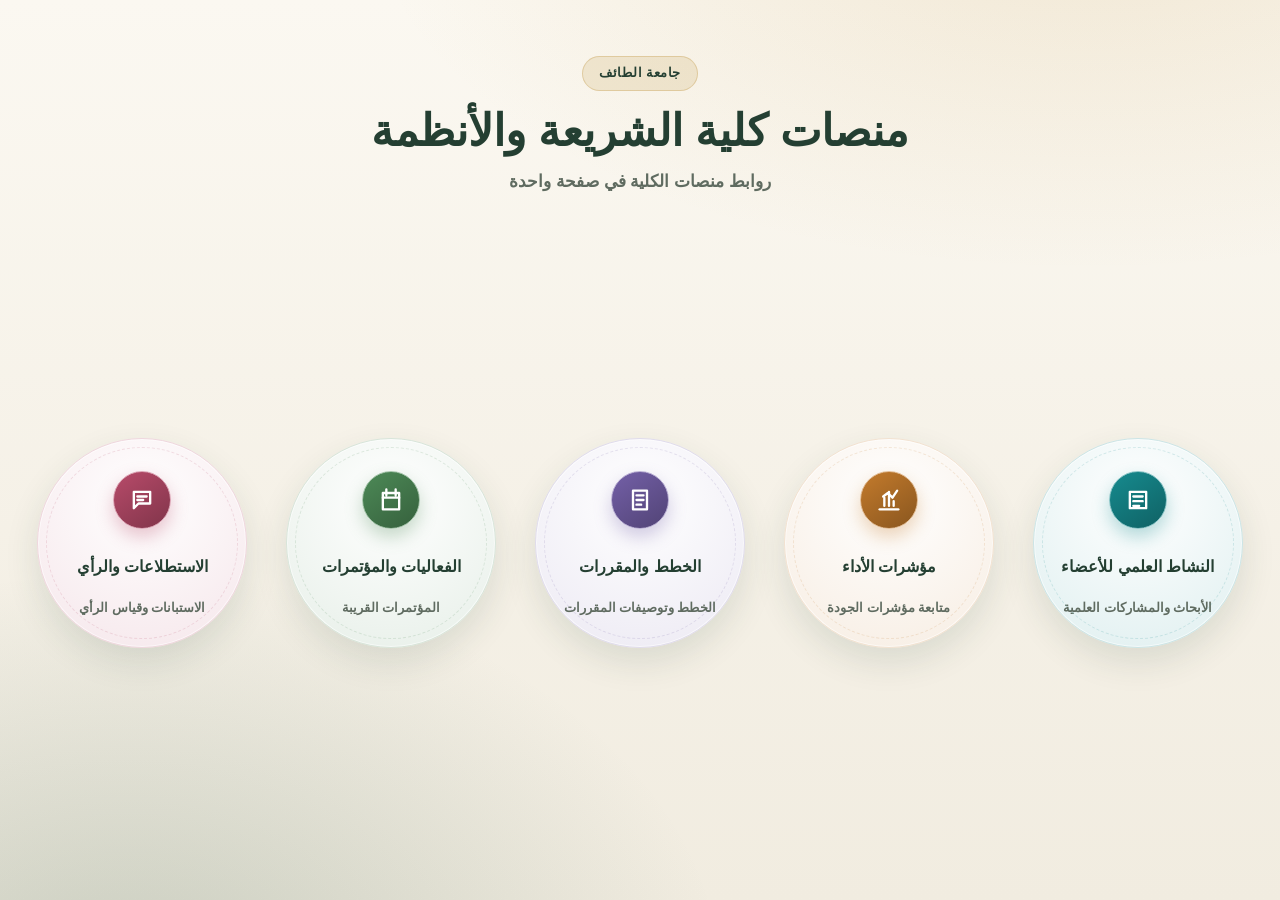
==== commit bab8ea7e: "تبسيط الواجهة: دوائر ملونة مع تأثيرات حركية وإزالة صورة الخلفية" ====
--- a/index.html
+++ b/index.html
@@ -5,419 +5,106 @@
     <meta name="viewport" content="width=device-width, initial-scale=1" />
     <meta
       name="description"
-      content="مركز عمليات موحد للمنصات الإلكترونية بكلية الشريعة والأنظمة بجامعة الطائف."
+      content="بوابة سريعة تجمع روابط المنصات الإلكترونية لكلية الشريعة والأنظمة بجامعة الطائف."
     />
-    <title>مركز عمليات كلية الشريعة والأنظمة</title>
+    <title>منصات كلية الشريعة والأنظمة</title>
     <link rel="stylesheet" href="styles.css" />
   </head>
   <body>
-    <a class="skip-link" href="#dashboard">تجاوز إلى لوحة المعلومات</a>
+    <main class="page-shell" aria-labelledby="page-title">
+      <header class="page-header">
+        <span class="eyebrow">جامعة الطائف</span>
+        <h1 id="page-title">منصات كلية الشريعة والأنظمة</h1>
+        <p class="lede">روابط منصات الكلية في صفحة واحدة</p>
+      </header>
 
-    <header class="command-bar" aria-label="الشريط العلوي الموحد">
-      <div class="brand-group">
-        <button
-          class="icon-button menu-toggle"
-          id="sidebar-toggle"
-          type="button"
-          aria-label="طي القائمة الجانبية"
-          aria-controls="sidebar"
-          aria-expanded="true"
+      <section class="orbits" aria-label="قائمة المنصات">
+        <a
+          class="orbit orbit-activity"
+          href="https://faculty-activities.netlify.app/"
+          target="_blank"
+          rel="noopener noreferrer"
         >
-          <svg viewBox="0 0 24 24" aria-hidden="true">
-            <path d="M4 7h16M4 12h16M4 17h16" />
-          </svg>
-        </button>
-
-        <a class="brand" href="#dashboard" aria-label="مركز عمليات كلية الشريعة والأنظمة">
-          <span class="brand-mark" aria-hidden="true">
-            <svg viewBox="0 0 48 48">
-              <path d="M8 17.5 24 8l16 9.5v18.7L24 42 8 36.2V17.5Z" />
-              <path d="M16 21h16M16 27h16M16 33h10" />
+          <span class="orbit-halo" aria-hidden="true"></span>
+          <span class="orbit-icon" aria-hidden="true">
+            <svg viewBox="0 0 24 24">
+              <path d="M5 19V5h14v14H5Z" />
+              <path d="M8 9h8M8 13h8M8 17h5" />
             </svg>
           </span>
-          <span class="brand-copy">
-            <strong>مركز عمليات كلية الشريعة</strong>
-            <small>جامعة الطائف</small>
-          </span>
+          <span class="orbit-title">النشاط العلمي للأعضاء</span>
+          <span class="orbit-sub">الأبحاث والمشاركات العلمية</span>
         </a>
-      </div>
 
-      <form class="smart-search" role="search" autocomplete="off">
-        <svg viewBox="0 0 24 24" aria-hidden="true">
-          <path d="m21 21-4.2-4.2M19 11a8 8 0 1 1-16 0 8 8 0 0 1 16 0Z" />
-        </svg>
-        <input
-          id="smart-search"
-          type="search"
-          placeholder="ابحث في المقررات، المؤشرات، المؤتمرات، الاستطلاعات..."
-          aria-label="بحث موحد عبر منصات الكلية"
-          aria-controls="search-results"
-        />
-        <button class="search-clear" id="search-clear" type="button" aria-label="مسح البحث" hidden>
-          <svg viewBox="0 0 24 24" aria-hidden="true">
-            <path d="M18 6 6 18M6 6l12 12" />
-          </svg>
-        </button>
-        <div class="search-results" id="search-results" role="listbox" hidden></div>
-      </form>
-
-      <div class="top-actions" aria-label="إجراءات الحساب">
-        <button class="icon-button notification-button" type="button" aria-label="الإشعارات">
-          <svg viewBox="0 0 24 24" aria-hidden="true">
-            <path d="M18 8a6 6 0 1 0-12 0c0 7-3 7-3 9h18c0-2-3-2-3-9" />
-            <path d="M10 21h4" />
-          </svg>
-          <span class="action-badge">4</span>
-        </button>
-        <button class="language-toggle" type="button">EN</button>
-        <button class="profile-chip" type="button" aria-label="الملف الشخصي الموحد">
-          <span class="avatar" aria-hidden="true">م</span>
-          <span class="profile-copy">
-            <strong>عضو هيئة تدريس</strong>
-            <small>ملف موحد</small>
-          </span>
-        </button>
-      </div>
-    </header>
-
-    <div class="app-layout">
-      <aside class="sidebar" id="sidebar" aria-label="أدوات الكلية">
-        <div class="sidebar-section">
-          <p class="sidebar-label">الأدوات</p>
-          <nav class="tool-nav">
-            <button class="tool-nav-item is-active" type="button" data-open-tool="activity">
-              <span class="tool-color activity-color"></span>
-              <span class="tool-icon" aria-hidden="true">
-                <svg viewBox="0 0 24 24">
-                  <path d="M5 19V5h14v14H5Z" />
-                  <path d="M8 9h8M8 13h8M8 17h5" />
-                </svg>
-              </span>
-              <span class="tool-label">
-                <strong>النشاط العلمي</strong>
-                <small>3 مهام</small>
-              </span>
-            </button>
-
-            <button class="tool-nav-item" type="button" data-open-tool="kpi">
-              <span class="tool-color kpi-color"></span>
-              <span class="tool-icon" aria-hidden="true">
-                <svg viewBox="0 0 24 24">
-                  <path d="M4 20h16" />
-                  <path d="M8 17v-7M12 17V5M16 17v-4" />
-                  <path d="m7 9 4-3 4 4 4-6" />
-                </svg>
-              </span>
-              <span class="tool-label">
-                <strong>مؤشرات الأداء</strong>
-                <small>مؤشر متأخر</small>
-              </span>
-            </button>
-
-            <button class="tool-nav-item" type="button" data-open-tool="courses">
-              <span class="tool-color courses-color"></span>
-              <span class="tool-icon" aria-hidden="true">
-                <svg viewBox="0 0 24 24">
-                  <path d="M6 4h12v16H6z" />
-                  <path d="M9 8h6M9 12h6M9 16h4" />
-                </svg>
-              </span>
-              <span class="tool-label">
-                <strong>الخطط والمقررات</strong>
-                <small>تحديثان</small>
-              </span>
-            </button>
-
-            <button class="tool-nav-item" type="button" data-open-tool="calendar">
-              <span class="tool-color calendar-color"></span>
-              <span class="tool-icon" aria-hidden="true">
-                <svg viewBox="0 0 24 24">
-                  <path d="M5 6h14v14H5z" />
-                  <path d="M5 10h14M8 3v5M16 3v5" />
-                </svg>
-              </span>
-              <span class="tool-label">
-                <strong>تقويم الفعاليات</strong>
-                <small>3 قريبة</small>
-              </span>
-            </button>
-
-            <button class="tool-nav-item" type="button" data-open-tool="surveys">
-              <span class="tool-color surveys-color"></span>
-              <span class="tool-icon" aria-hidden="true">
-                <svg viewBox="0 0 24 24">
-                  <path d="M5 5h14v10H9l-4 4V5Z" />
-                  <path d="M8 9h8M8 12h5" />
-                </svg>
-              </span>
-              <span class="tool-label">
-                <strong>الاستطلاعات</strong>
-                <small>نشط الآن</small>
-              </span>
-            </button>
-          </nav>
-        </div>
-
-        <div class="committee-panel">
-          <span class="panel-icon" aria-hidden="true">
+        <a
+          class="orbit orbit-kpi"
+          href="https://kpishare3h.netlify.app/"
+          target="_blank"
+          rel="noopener noreferrer"
+        >
+          <span class="orbit-halo" aria-hidden="true"></span>
+          <span class="orbit-icon" aria-hidden="true">
             <svg viewBox="0 0 24 24">
-              <path d="M4 19V5h16v14H4Z" />
-              <path d="M8 15v-4M12 15V8M16 15v-2" />
+              <path d="M4 20h16" />
+              <path d="M8 17v-7M12 17V5M16 17v-4" />
+              <path d="m7 9 4-3 4 4 4-6" />
             </svg>
           </span>
-          <div>
-            <p>وضع المسؤول</p>
-            <strong>ملخص القسم</strong>
-            <small>جاهز للتصدير</small>
-          </div>
-        </div>
-      </aside>
+          <span class="orbit-title">مؤشرات الأداء</span>
+          <span class="orbit-sub">متابعة مؤشرات الجودة</span>
+        </a>
 
-      <main class="dashboard" id="dashboard">
-        <section class="hero-panel" aria-labelledby="page-title">
-          <div class="hero-copy">
-            <p class="eyebrow">لوحة معلومات موحدة</p>
-            <h1 id="page-title">مركز عمليات كلية الشريعة والأنظمة</h1>
-            <p>
-              واجهة واحدة تضع النشاط العلمي، المؤشرات، المقررات، الفعاليات،
-              والاستطلاعات في مسار عمل يومي واضح.
-            </p>
-            <div class="hero-actions">
-              <a class="primary-action" href="#personal-strip">متابعة مهامي</a>
-              <button class="secondary-action" type="button" data-open-tool="activity">
-                إضافة نشاط علمي
-              </button>
-            </div>
-          </div>
+        <a
+          class="orbit orbit-courses"
+          href="https://courseofshar3ah.netlify.app/"
+          target="_blank"
+          rel="noopener noreferrer"
+        >
+          <span class="orbit-halo" aria-hidden="true"></span>
+          <span class="orbit-icon" aria-hidden="true">
+            <svg viewBox="0 0 24 24">
+              <path d="M6 4h12v16H6z" />
+              <path d="M9 8h6M9 12h6M9 16h4" />
+            </svg>
+          </span>
+          <span class="orbit-title">الخطط والمقررات</span>
+          <span class="orbit-sub">الخطط وتوصيفات المقررات</span>
+        </a>
 
-          <div class="hero-metrics" aria-label="ملخص سريع">
-            <div>
-              <span>12</span>
-              <small>مهمة مفتوحة</small>
-            </div>
-            <div>
-              <span>87%</span>
-              <small>إنجاز المؤشرات</small>
-            </div>
-            <div>
-              <span>3</span>
-              <small>فعاليات قادمة</small>
-            </div>
-          </div>
-        </section>
+        <a
+          class="orbit orbit-calendar"
+          href="https://conferences-calendar.netlify.app/"
+          target="_blank"
+          rel="noopener noreferrer"
+        >
+          <span class="orbit-halo" aria-hidden="true"></span>
+          <span class="orbit-icon" aria-hidden="true">
+            <svg viewBox="0 0 24 24">
+              <path d="M5 6h14v14H5z" />
+              <path d="M5 10h14M8 3v5M16 3v5" />
+            </svg>
+          </span>
+          <span class="orbit-title">الفعاليات والمؤتمرات</span>
+          <span class="orbit-sub">المؤتمرات القريبة</span>
+        </a>
 
-        <section class="dashboard-heading" aria-labelledby="tools-title">
-          <div>
-            <p class="section-kicker">المنصات الخمس</p>
-            <h2 id="tools-title">نافذة حيّة على أعمال الكلية</h2>
-          </div>
-          <p class="last-update">آخر تحديث للعرض: اليوم</p>
-        </section>
-
-        <section class="ops-grid" aria-label="بطاقات المنصات">
-          <article class="ops-card activity-card is-selected" tabindex="0" role="button" data-open-tool="activity">
-            <div class="card-topline"></div>
-            <div class="card-head">
-              <span class="card-icon" aria-hidden="true">
-                <svg viewBox="0 0 24 24">
-                  <path d="M5 19V5h14v14H5Z" />
-                  <path d="M8 9h8M8 13h8M8 17h5" />
-                </svg>
-              </span>
-              <span class="status-pill">إنتاج الفصل</span>
-            </div>
-            <h3>النشاط العلمي للأعضاء</h3>
-            <div class="stat-row">
-              <div><strong>6</strong><span>بحوث</span></div>
-              <div><strong>2</strong><span>مؤتمرات</span></div>
-              <div><strong>4</strong><span>أنشطة</span></div>
-            </div>
-            <div class="comparison">
-              <span>مقارنتك بمتوسط القسم</span>
-              <div class="progress-track"><i style="width: 74%"></i></div>
-            </div>
-            <div class="card-actions">
-              <button class="card-button" type="button" data-open-tool="activity">فتح داخل البوابة</button>
-              <a href="https://faculty-activities.netlify.app/" target="_blank" rel="noopener noreferrer">رابط مستقل</a>
-            </div>
-          </article>
-
-          <article class="ops-card kpi-card" tabindex="0" role="button" data-open-tool="kpi">
-            <div class="card-topline"></div>
-            <div class="card-head">
-              <span class="card-icon" aria-hidden="true">
-                <svg viewBox="0 0 24 24">
-                  <path d="M4 20h16" />
-                  <path d="M8 17v-7M12 17V5M16 17v-4" />
-                  <path d="m7 9 4-3 4 4 4-6" />
-                </svg>
-              </span>
-              <span class="status-pill warning">متابعة حرجة</span>
-            </div>
-            <h3>مؤشرات الأداء للكلية</h3>
-            <ul class="signal-list">
-              <li><span class="signal green"></span><strong>92%</strong><small>الاعتماد الأكاديمي</small></li>
-              <li><span class="signal amber"></span><strong>78%</strong><small>نشر الأبحاث</small></li>
-              <li><span class="signal red"></span><strong>61%</strong><small>إغلاق التحسينات</small></li>
-            </ul>
-            <svg class="sparkline" viewBox="0 0 180 52" aria-hidden="true">
-              <path d="M4 42 C24 35, 32 28, 48 30 S76 45, 92 33 S124 12, 144 20 S164 36, 176 16" />
+        <a
+          class="orbit orbit-surveys"
+          href="https://shari3ahsurveys.netlify.app/"
+          target="_blank"
+          rel="noopener noreferrer"
+        >
+          <span class="orbit-halo" aria-hidden="true"></span>
+          <span class="orbit-icon" aria-hidden="true">
+            <svg viewBox="0 0 24 24">
+              <path d="M5 5h14v10H9l-4 4V5Z" />
+              <path d="M8 9h8M8 12h5" />
             </svg>
-            <div class="card-actions">
-              <button class="card-button" type="button" data-open-tool="kpi">فتح داخل البوابة</button>
-              <a href="https://kpishare3h.netlify.app/" target="_blank" rel="noopener noreferrer">رابط مستقل</a>
-            </div>
-          </article>
-
-          <article class="ops-card courses-card" tabindex="0" role="button" data-open-tool="courses">
-            <div class="card-topline"></div>
-            <div class="card-head">
-              <span class="card-icon" aria-hidden="true">
-                <svg viewBox="0 0 24 24">
-                  <path d="M6 4h12v16H6z" />
-                  <path d="M9 8h6M9 12h6M9 16h4" />
-                </svg>
-              </span>
-              <span class="status-pill">الفصل الحالي</span>
-            </div>
-            <h3>خطط ومقررات كلية الشريعة</h3>
-            <div class="course-list">
-              <p><strong>أصول الفقه</strong><span>توصيف ينتظر التحديث</span></p>
-              <p><strong>النظام التجاري</strong><span>مراجعة خطة قادمة</span></p>
-              <p><strong>القواعد الفقهية</strong><span>مقرر مسند</span></p>
-            </div>
-            <div class="card-actions">
-              <button class="card-button" type="button" data-open-tool="courses">فتح داخل البوابة</button>
-              <a href="https://courseofshar3ah.netlify.app/" target="_blank" rel="noopener noreferrer">رابط مستقل</a>
-            </div>
-          </article>
-
-          <article class="ops-card calendar-card" tabindex="0" role="button" data-open-tool="calendar">
-            <div class="card-topline"></div>
-            <div class="card-head">
-              <span class="card-icon" aria-hidden="true">
-                <svg viewBox="0 0 24 24">
-                  <path d="M5 6h14v14H5z" />
-                  <path d="M5 10h14M8 3v5M16 3v5" />
-                </svg>
-              </span>
-              <span class="status-pill">أقرب الفعاليات</span>
-            </div>
-            <h3>تقويم الفعاليات والمؤتمرات</h3>
-            <div class="timeline">
-              <p><time>28 أبريل</time><span>ندوة الأنظمة العدلية - الرياض</span></p>
-              <p><time>6 مايو</time><span>ملتقى البحث الفقهي - مكة</span></p>
-              <p><time>19 مايو</time><span>مؤتمر التعليم القانوني - جدة</span></p>
-            </div>
-            <div class="card-actions">
-              <button class="card-button" type="button" data-open-tool="calendar">فتح داخل البوابة</button>
-              <a href="https://conferences-calendar.netlify.app/" target="_blank" rel="noopener noreferrer">رابط مستقل</a>
-            </div>
-          </article>
-
-          <article class="ops-card surveys-card" tabindex="0" role="button" data-open-tool="surveys">
-            <div class="card-topline"></div>
-            <div class="card-head">
-              <span class="card-icon" aria-hidden="true">
-                <svg viewBox="0 0 24 24">
-                  <path d="M5 5h14v10H9l-4 4V5Z" />
-                  <path d="M8 9h8M8 12h5" />
-                </svg>
-              </span>
-              <span class="status-pill alert">يغلق قريبًا</span>
-            </div>
-            <h3>ساحة الاستطلاعات والرأي</h3>
-            <div class="survey-focus">
-              <strong>استبانة رضا المستفيدين</strong>
-              <span>متبقي 3 أيام</span>
-            </div>
-            <div class="comparison">
-              <span>مشاركة القسم</span>
-              <div class="progress-track coral"><i style="width: 68%"></i></div>
-            </div>
-            <div class="card-actions">
-              <button class="card-button" type="button" data-open-tool="surveys">فتح داخل البوابة</button>
-              <a href="https://shari3ahsurveys.netlify.app/" target="_blank" rel="noopener noreferrer">رابط مستقل</a>
-            </div>
-          </article>
-        </section>
-
-        <section class="embedded-workspace" id="embedded-workspace" aria-labelledby="workspace-title">
-          <div class="workspace-head">
-            <div>
-              <p class="section-kicker">تبويب مدمج</p>
-              <h2 id="workspace-title">النشاط العلمي للأعضاء</h2>
-              <p id="workspace-status">منصة الأعضاء والبحث العلمي</p>
-            </div>
-            <div class="workspace-actions">
-              <button class="ghost-action" id="copy-active-link" type="button">نسخ الرابط</button>
-              <a
-                class="primary-action small"
-                id="external-active-link"
-                href="https://faculty-activities.netlify.app/"
-                target="_blank"
-                rel="noopener noreferrer"
-              >
-                فتح مستقل
-              </a>
-            </div>
-          </div>
-
-          <div class="iframe-shell">
-            <iframe
-              id="tool-frame"
-              title="النشاط العلمي للأعضاء"
-              src="https://faculty-activities.netlify.app/"
-              loading="lazy"
-            ></iframe>
-          </div>
-        </section>
-
-        <section class="personal-strip" id="personal-strip" aria-labelledby="personal-title">
-          <div class="section-title">
-            <p class="section-kicker">الشريط الشخصي</p>
-            <h2 id="personal-title">كل ما ينتظر إجراءك في مكان واحد</h2>
-          </div>
-
-          <div class="personal-grid">
-            <section class="personal-panel" aria-labelledby="tasks-title">
-              <h3 id="tasks-title">مهامي المعلّقة</h3>
-              <ul class="task-list">
-                <li><span class="dot activity-color"></span>إضافة نشاط مجتمعي للفصل الحالي</li>
-                <li><span class="dot courses-color"></span>تحديث توصيف مقرر أصول الفقه</li>
-                <li><span class="dot surveys-color"></span>المشاركة في استبانة رضا المستفيدين</li>
-              </ul>
-            </section>
-
-            <section class="personal-panel" aria-labelledby="activity-title">
-              <h3 id="activity-title">آخر نشاطي</h3>
-              <ol class="activity-feed">
-                <li><time>09:20</time><span>أضيف بحث جديد إلى النشاط العلمي</span></li>
-                <li><time>أمس</time><span>تمت مراجعة مؤشر إغلاق التحسينات</span></li>
-                <li><time>الأحد</time><span>تم تحديث توصيف مقرر</span></li>
-              </ol>
-            </section>
-
-            <section class="personal-panel quick-panel" aria-labelledby="quick-title">
-              <h3 id="quick-title">روابط سريعة</h3>
-              <div class="quick-actions">
-                <button type="button" data-open-tool="activity">إضافة نشاط</button>
-                <button type="button" data-open-tool="surveys">تعبئة استبانة</button>
-                <button type="button" data-open-tool="courses">تحميل توصيف</button>
-                <button type="button" data-open-tool="kpi">تقرير مؤشرات</button>
-              </div>
-            </section>
-          </div>
-        </section>
-      </main>
-    </div>
-
-    <footer class="site-footer">
-      <p>كلية الشريعة والأنظمة - جامعة الطائف</p>
-      <a href="#dashboard">أعلى الصفحة</a>
-    </footer>
-
-    <div class="toast" id="toast" role="status" aria-live="polite"></div>
-    <script src="app.js"></script>
+          </span>
+          <span class="orbit-title">الاستطلاعات والرأي</span>
+          <span class="orbit-sub">الاستبانات وقياس الرأي</span>
+        </a>
+      </section>
+    </main>
   </body>
 </html>
--- a/styles.css
+++ b/styles.css
@@ -1,27 +1,18 @@
 :root {
   color-scheme: light;
   --ink: #17231d;
-  --muted: #657067;
-  --soft: #8a938a;
-  --line: #e6ded0;
-  --paper: #faf7f2;
+  --muted: #5f6b60;
+  --paper: #f6f2ea;
   --surface: #ffffff;
-  --surface-warm: #fffaf2;
+  --line: #e5dccd;
   --olive: #3b5f4a;
-  --olive-deep: #243f32;
-  --navy: #1f3a5f;
+  --olive-dark: #243f32;
   --gold: #c39a4b;
-  --coral: #c85a4a;
   --activity: #168b8f;
   --kpi: #c47b2c;
   --courses: #7460a8;
   --calendar: #4d8a57;
   --surveys: #b84b6a;
-  --green: #2f8a55;
-  --amber: #d6a236;
-  --red: #c84f45;
-  --shadow-soft: 0 18px 50px rgba(43, 48, 39, 0.1);
-  --shadow-strong: 0 28px 70px rgba(36, 63, 50, 0.18);
 }
 
 * {
@@ -29,16 +20,17 @@
 }
 
 html {
-  scroll-behavior: smooth;
+  min-width: 320px;
 }
 
 body {
   margin: 0;
-  min-width: 320px;
+  min-height: 100vh;
   color: var(--ink);
   background:
-    linear-gradient(180deg, rgba(59, 95, 74, 0.08), transparent 360px),
-    var(--paper);
+    radial-gradient(1200px 600px at 85% -10%, rgba(195, 154, 75, 0.18), transparent 60%),
+    radial-gradient(1000px 700px at 10% 110%, rgba(59, 95, 74, 0.22), transparent 60%),
+    linear-gradient(180deg, #fbf8f1 0%, #f1ece0 100%);
   font-family:
     "IBM Plex Sans Arabic",
     "Readex Pro",
@@ -47,8 +39,7 @@
     Tahoma,
     Arial,
     sans-serif;
-  line-height: 1.65;
-  letter-spacing: 0;
+  line-height: 1.6;
 }
 
 a {
@@ -56,87 +47,140 @@
   text-decoration: none;
 }
 
-button,
-input {
-  font: inherit;
-}
-
-button {
-  cursor: pointer;
-}
-
 svg {
   display: block;
 }
 
-.skip-link {
-  position: fixed;
-  inset-block-start: 10px;
-  inset-inline-start: 10px;
-  z-index: 100;
-  padding: 10px 14px;
+.page-shell {
+  display: grid;
+  grid-template-rows: auto 1fr;
+  align-content: start;
+  justify-items: center;
+  gap: 48px;
+  width: min(100%, 1280px);
+  min-height: 100vh;
+  margin: 0 auto;
+  padding: 56px 32px;
+}
+
+/* ---------- Header ---------- */
+
+.page-header {
+  display: grid;
+  justify-items: center;
+  gap: 10px;
+  max-width: 720px;
+  text-align: center;
+}
+
+.eyebrow {
+  padding: 6px 16px;
+  color: var(--olive-dark);
+  font-size: 13px;
+  font-weight: 900;
+  letter-spacing: 0.5px;
+  background: rgba(195, 154, 75, 0.18);
+  border: 1px solid rgba(195, 154, 75, 0.35);
+  border-radius: 999px;
+}
+
+.page-header h1 {
+  margin: 4px 0 0;
+  color: var(--olive-dark);
+  font-size: clamp(28px, 4.5vw, 44px);
+  font-weight: 900;
+  line-height: 1.2;
+}
+
+.lede {
+  margin: 0;
+  color: var(--muted);
+  font-size: clamp(14px, 2vw, 17px);
+  font-weight: 700;
+}
+
+/* ---------- Orbits (Circles) ---------- */
+
+.orbits {
+  display: grid;
+  grid-template-columns: repeat(5, 1fr);
+  gap: 28px;
+  width: 100%;
+  place-items: center;
+  justify-content: center;
+  padding: 12px 0;
+}
+
+.orbit {
+  --accent: var(--olive);
+  --accent-soft: color-mix(in srgb, var(--accent) 14%, white);
+  --accent-ring: color-mix(in srgb, var(--accent) 38%, transparent);
+
+  position: relative;
+  display: grid;
+  place-items: center;
+  width: min(100%, 210px);
+  aspect-ratio: 1 / 1;
+  padding: 22px 18px;
+  text-align: center;
+  background: radial-gradient(circle at 50% 30%, #ffffff 0%, var(--accent-soft) 100%);
+  border: 1px solid color-mix(in srgb, var(--accent) 22%, white);
+  border-radius: 50%;
+  box-shadow:
+    0 14px 34px rgba(36, 63, 50, 0.12),
+    inset 0 0 0 1px rgba(255, 255, 255, 0.6);
+  transition:
+    transform 320ms cubic-bezier(0.2, 0.8, 0.2, 1),
+    box-shadow 320ms ease,
+    border-color 320ms ease;
+  isolation: isolate;
+}
+
+.orbit::after {
+  position: absolute;
+  inset: -6px;
+  content: "";
+  border-radius: 50%;
+  background: conic-gradient(
+    from 180deg,
+    var(--accent-ring),
+    transparent 40%,
+    var(--accent-ring) 90%
+  );
+  opacity: 0;
+  filter: blur(14px);
+  transition: opacity 380ms ease;
+  z-index: -1;
+}
+
+.orbit-halo {
+  position: absolute;
+  inset: 8px;
+  border: 1px dashed color-mix(in srgb, var(--accent) 26%, transparent);
+  border-radius: 50%;
+  opacity: 0.6;
+  transition:
+    transform 600ms cubic-bezier(0.2, 0.8, 0.2, 1),
+    opacity 320ms ease;
+}
+
+.orbit-icon {
+  display: grid;
+  place-items: center;
+  width: 58px;
+  height: 58px;
+  margin-bottom: 10px;
   color: #ffffff;
-  background: var(--olive-deep);
-  border-radius: 8px;
-  transform: translateY(-140%);
-}
-
-.skip-link:focus {
-  transform: translateY(0);
-}
-
-.command-bar {
-  position: sticky;
-  top: 0;
-  z-index: 50;
-  display: grid;
-  grid-template-columns: minmax(220px, 300px) minmax(280px, 1fr) auto;
-  align-items: center;
-  gap: 18px;
-  min-height: 82px;
-  padding: 14px 24px;
-  background: rgba(250, 247, 242, 0.92);
-  border-bottom: 1px solid rgba(230, 222, 208, 0.92);
-  backdrop-filter: blur(20px);
-}
-
-.brand-group,
-.top-actions,
-.brand,
-.hero-actions,
-.workspace-actions,
-.card-actions {
-  display: flex;
-  align-items: center;
-}
-
-.brand-group {
-  gap: 12px;
-  min-width: 0;
-}
-
-.brand {
-  gap: 12px;
-  min-width: 0;
-}
-
-.brand-mark {
-  display: grid;
-  place-items: center;
-  width: 50px;
-  height: 50px;
-  flex: 0 0 auto;
-  color: #ffffff;
-  background: var(--olive);
-  border-radius: 8px;
-  box-shadow: 0 12px 28px rgba(59, 95, 74, 0.24);
-}
-
-.brand-mark svg,
-.icon-button svg,
-.tool-icon svg,
-.card-icon svg,
-.panel-icon svg {
+  background: linear-gradient(145deg, var(--accent), color-mix(in srgb, var(--accent) 70%, black));
+  border: 1px solid color-mix(in srgb, var(--accent) 50%, white);
+  border-radius: 50%;
+  box-shadow: 0 8px 18px color-mix(in srgb, var(--accent) 32%, transparent);
+  transition: transform 420ms cubic-bezier(0.2, 0.8, 0.2, 1);
+}
+
+.orbit-icon svg {
+  width: 28px;
+  height: 28px;
   fill: none;
   stroke: currentColor;
   stroke-linecap: round;
@@ -144,1256 +188,152 @@
   stroke-width: 2;
 }
 
-.brand-mark svg {
-  width: 31px;
-  height: 31px;
-}
-
-.brand-copy {
-  display: grid;
-  min-width: 0;
-  line-height: 1.35;
-}
-
-.brand-copy strong {
-  overflow: hidden;
-  color: var(--olive-deep);
-  font-size: 17px;
+.orbit-title {
+  color: var(--olive-dark);
+  font-size: 16px;
   font-weight: 900;
-  text-overflow: ellipsis;
-  white-space: nowrap;
-}
-
-.brand-copy small,
-.profile-copy small,
-.tool-label small,
-.committee-panel small,
-.hero-metrics small,
-.status-pill,
-.last-update {
+  line-height: 1.3;
+}
+
+.orbit-sub {
+  margin-top: 4px;
   color: var(--muted);
-  font-size: 13px;
-}
-
-.icon-button {
-  position: relative;
-  display: grid;
-  place-items: center;
-  width: 46px;
-  height: 46px;
-  color: var(--olive-deep);
-  background: var(--surface);
-  border: 1px solid var(--line);
-  border-radius: 8px;
-  box-shadow: 0 10px 24px rgba(43, 48, 39, 0.06);
-}
-
-.icon-button svg {
-  width: 22px;
-  height: 22px;
-}
-
-.icon-button:hover,
-.icon-button:focus-visible,
-.language-toggle:hover,
-.language-toggle:focus-visible,
-.profile-chip:hover,
-.profile-chip:focus-visible {
-  border-color: rgba(59, 95, 74, 0.34);
+  font-size: 12.5px;
+  font-weight: 700;
+  line-height: 1.3;
+}
+
+/* Per-platform accent */
+.orbit-activity { --accent: var(--activity); }
+.orbit-kpi      { --accent: var(--kpi); }
+.orbit-courses  { --accent: var(--courses); }
+.orbit-calendar { --accent: var(--calendar); }
+.orbit-surveys  { --accent: var(--surveys); }
+
+/* Hover / focus effects */
+.orbit:hover,
+.orbit:focus-visible {
+  transform: translateY(-6px) scale(1.04);
+  border-color: color-mix(in srgb, var(--accent) 55%, white);
+  box-shadow:
+    0 22px 50px color-mix(in srgb, var(--accent) 28%, transparent),
+    inset 0 0 0 1px rgba(255, 255, 255, 0.8);
   outline: 0;
-  box-shadow: 0 0 0 4px rgba(59, 95, 74, 0.11);
-}
-
-.smart-search {
-  position: relative;
-  display: flex;
-  align-items: center;
-  gap: 10px;
-  min-height: 52px;
-  padding: 0 16px;
-  background: var(--surface);
-  border: 1px solid var(--line);
-  border-radius: 8px;
-  box-shadow: var(--shadow-soft);
-}
-
-.smart-search:focus-within {
-  border-color: rgba(59, 95, 74, 0.44);
-  box-shadow: 0 0 0 4px rgba(59, 95, 74, 0.11);
-}
-
-.smart-search > svg {
-  width: 22px;
-  height: 22px;
-  flex: 0 0 auto;
-  fill: none;
-  stroke: var(--soft);
-  stroke-linecap: round;
-  stroke-linejoin: round;
-  stroke-width: 2;
-}
-
-.smart-search input {
-  width: 100%;
-  min-width: 0;
-  color: var(--ink);
-  background: transparent;
-  border: 0;
-  outline: 0;
-}
-
-.smart-search input::placeholder {
-  color: #889186;
-}
-
-.search-clear {
-  display: grid;
-  place-items: center;
-  width: 34px;
-  height: 34px;
-  color: var(--muted);
-  background: #f2eee7;
-  border: 0;
-  border-radius: 8px;
-}
-
-.search-clear svg {
-  width: 18px;
-  height: 18px;
-  fill: none;
-  stroke: currentColor;
-  stroke-linecap: round;
-  stroke-linejoin: round;
-  stroke-width: 2;
-}
-
-.search-results {
-  position: absolute;
-  inset-block-start: calc(100% + 10px);
-  inset-inline: 0;
-  z-index: 70;
-  overflow: hidden;
-  background: var(--surface);
-  border: 1px solid var(--line);
-  border-radius: 8px;
-  box-shadow: var(--shadow-strong);
-}
-
-.search-result {
-  display: grid;
-  grid-template-columns: 10px 1fr auto;
-  align-items: center;
-  gap: 12px;
-  width: 100%;
-  padding: 14px 16px;
-  text-align: start;
-  background: transparent;
-  border: 0;
-  border-bottom: 1px solid #f0eadf;
-}
-
-.search-result:last-child {
-  border-bottom: 0;
-}
-
-.search-result:hover,
-.search-result:focus-visible {
-  background: #faf7f2;
-  outline: 0;
-}
-
-.search-result i {
-  width: 10px;
-  height: 38px;
-  border-radius: 8px;
-}
-
-.search-result strong {
-  display: block;
-  color: var(--olive-deep);
-  font-weight: 900;
-}
-
-.search-result small {
-  color: var(--muted);
-}
-
-.search-result span:last-child {
-  color: var(--soft);
-  font-size: 13px;
-  font-weight: 800;
-}
-
-.search-empty {
-  padding: 16px;
-  color: var(--muted);
-  font-weight: 800;
-  text-align: center;
-}
-
-.top-actions {
-  justify-content: end;
-  gap: 10px;
-}
-
-.action-badge {
-  position: absolute;
-  inset-block-start: -6px;
-  inset-inline-end: -6px;
-  display: grid;
-  place-items: center;
-  min-width: 22px;
-  height: 22px;
-  padding: 0 6px;
-  color: #ffffff;
-  background: var(--coral);
-  border: 2px solid var(--paper);
-  border-radius: 999px;
-  font-size: 12px;
-  font-weight: 900;
-}
-
-.language-toggle,
-.profile-chip {
-  min-height: 46px;
-  color: var(--olive-deep);
-  background: var(--surface);
-  border: 1px solid var(--line);
-  border-radius: 8px;
-}
-
-.language-toggle {
-  min-width: 48px;
-  font-weight: 900;
-}
-
-.profile-chip {
-  display: flex;
-  align-items: center;
-  gap: 10px;
-  padding: 6px 10px;
-}
-
-.avatar {
-  display: grid;
-  place-items: center;
-  width: 34px;
-  height: 34px;
-  color: #ffffff;
-  background: var(--navy);
-  border-radius: 8px;
-  font-weight: 900;
-}
-
-.profile-copy {
-  display: grid;
-  line-height: 1.25;
-  text-align: start;
-}
-
-.profile-copy strong {
-  font-size: 14px;
-}
-
-.app-layout {
-  display: grid;
-  grid-template-columns: 292px minmax(0, 1fr);
-  gap: 24px;
-  width: min(1480px, calc(100% - 48px));
-  margin: 24px auto 0;
-}
-
-.sidebar {
-  position: sticky;
-  top: 106px;
-  align-self: start;
-  min-height: calc(100vh - 130px);
-  padding: 18px;
-  background: rgba(255, 255, 255, 0.82);
-  border: 1px solid var(--line);
-  border-radius: 8px;
-  box-shadow: var(--shadow-soft);
-  backdrop-filter: blur(14px);
-}
-
-.sidebar-label,
-.eyebrow,
-.section-kicker {
-  margin: 0 0 10px;
-  color: var(--gold);
-  font-size: 13px;
-  font-weight: 900;
-}
-
-.tool-nav {
-  display: grid;
-  gap: 8px;
-}
-
-.tool-nav-item {
-  display: grid;
-  grid-template-columns: 6px 42px minmax(0, 1fr);
-  align-items: center;
-  gap: 10px;
-  width: 100%;
-  min-height: 62px;
-  padding: 8px 10px;
-  color: var(--ink);
-  text-align: start;
-  background: transparent;
-  border: 1px solid transparent;
-  border-radius: 8px;
-}
-
-.tool-nav-item:hover,
-.tool-nav-item:focus-visible,
-.tool-nav-item.is-active {
-  background: #fffaf2;
-  border-color: var(--line);
-  outline: 0;
-}
-
-.tool-color {
-  width: 6px;
-  height: 42px;
-  border-radius: 8px;
-}
-
-.activity-color {
-  background: var(--activity);
-}
-
-.kpi-color {
-  background: var(--kpi);
-}
-
-.courses-color {
-  background: var(--courses);
-}
-
-.calendar-color {
-  background: var(--calendar);
-}
-
-.surveys-color {
-  background: var(--surveys);
-}
-
-.tool-icon {
-  display: grid;
-  place-items: center;
-  width: 42px;
-  height: 42px;
-  color: var(--olive-deep);
-  background: #f4efe5;
-  border: 1px solid #e8ddca;
-  border-radius: 8px;
-}
-
-.tool-icon svg {
-  width: 23px;
-  height: 23px;
-}
-
-.tool-label {
-  display: grid;
-  min-width: 0;
-  line-height: 1.35;
-}
-
-.tool-label strong {
-  overflow: hidden;
-  color: var(--olive-deep);
-  text-overflow: ellipsis;
-  white-space: nowrap;
-}
-
-.committee-panel {
-  display: flex;
-  gap: 12px;
-  margin-top: 18px;
-  padding: 14px;
-  background: var(--olive-deep);
-  border-radius: 8px;
-  color: #ffffff;
-}
-
-.panel-icon {
-  display: grid;
-  place-items: center;
-  width: 42px;
-  height: 42px;
-  flex: 0 0 auto;
-  color: #ffffff;
-  background: rgba(255, 255, 255, 0.12);
-  border: 1px solid rgba(255, 255, 255, 0.18);
-  border-radius: 8px;
-}
-
-.panel-icon svg {
-  width: 24px;
-  height: 24px;
-}
-
-.committee-panel p,
-.committee-panel strong,
-.committee-panel small {
-  display: block;
-  margin: 0;
-}
-
-.committee-panel small {
-  color: rgba(255, 255, 255, 0.72);
-}
-
-.dashboard {
-  min-width: 0;
-}
-
-.hero-panel {
-  position: relative;
-  display: grid;
-  grid-template-columns: minmax(0, 1fr) minmax(260px, 390px);
-  gap: 28px;
-  min-height: 312px;
-  padding: 32px;
-  overflow: hidden;
-  color: #ffffff;
-  background:
-    linear-gradient(90deg, rgba(31, 58, 95, 0.96), rgba(59, 95, 74, 0.83) 58%, rgba(59, 95, 74, 0.38)),
-    url("assets/college-sign.jpg") center / cover;
-  border-radius: 8px;
-  box-shadow: var(--shadow-strong);
-}
-
-.hero-copy {
-  display: flex;
-  flex-direction: column;
-  justify-content: center;
-  max-width: 760px;
-}
-
-.hero-copy h1 {
-  margin: 0;
-  font-family:
-    "Readex Pro",
-    "IBM Plex Sans Arabic",
-    "Noto Sans Arabic",
-    sans-serif;
-  font-size: 44px;
-  font-weight: 900;
-  line-height: 1.2;
-}
-
-.hero-copy p:not(.eyebrow) {
-  max-width: 660px;
-  margin: 18px 0 0;
-  color: rgba(255, 255, 255, 0.84);
-  font-size: 18px;
-}
-
-.hero-actions {
-  flex-wrap: wrap;
-  gap: 10px;
-  margin-top: 26px;
-}
-
-.primary-action,
-.secondary-action,
-.ghost-action,
-.card-button {
-  display: inline-flex;
-  align-items: center;
-  justify-content: center;
-  min-height: 46px;
-  padding: 10px 16px;
-  border-radius: 8px;
-  font-weight: 900;
-}
-
-.primary-action {
-  color: var(--olive-deep);
-  background: #ffffff;
-  border: 1px solid #ffffff;
-}
-
-.primary-action.small {
-  min-height: 42px;
-}
-
-.secondary-action {
-  color: #ffffff;
-  background: rgba(255, 255, 255, 0.12);
-  border: 1px solid rgba(255, 255, 255, 0.4);
-}
-
-.primary-action:hover,
-.primary-action:focus-visible,
-.secondary-action:hover,
-.secondary-action:focus-visible {
-  outline: 0;
-  transform: translateY(-1px);
-}
-
-.hero-metrics {
-  display: grid;
-  align-content: end;
-  gap: 12px;
-}
-
-.hero-metrics div {
-  display: flex;
-  align-items: baseline;
-  justify-content: space-between;
-  gap: 16px;
-  min-height: 72px;
-  padding: 14px 16px;
-  background: rgba(255, 255, 255, 0.12);
-  border: 1px solid rgba(255, 255, 255, 0.18);
-  border-radius: 8px;
-  backdrop-filter: blur(10px);
-}
-
-.hero-metrics span,
-.stat-row strong,
-.signal-list strong {
-  font-variant-numeric: tabular-nums;
-}
-
-.hero-metrics span {
-  font-size: 34px;
-  font-weight: 900;
-}
-
-.hero-metrics small {
-  color: rgba(255, 255, 255, 0.76);
-  font-weight: 800;
-}
-
-.dashboard-heading,
-.section-title,
-.workspace-head {
-  display: flex;
-  align-items: end;
-  justify-content: space-between;
-  gap: 22px;
-}
-
-.dashboard-heading {
-  margin: 34px 0 18px;
-}
-
-.dashboard-heading h2,
-.workspace-head h2,
-.section-title h2 {
-  margin: 0;
-  color: var(--olive-deep);
-  font-size: 30px;
-  line-height: 1.3;
-}
-
-.last-update {
-  margin: 0;
-  font-weight: 800;
-}
-
-.ops-grid {
-  display: grid;
-  grid-template-columns: repeat(6, minmax(0, 1fr));
-  gap: 16px;
-}
-
-.ops-card {
-  --card-accent: var(--olive);
-  position: relative;
-  display: flex;
-  grid-column: span 2;
-  flex-direction: column;
-  min-height: 342px;
-  padding: 22px;
-  overflow: hidden;
-  background: var(--surface);
-  border: 1px solid var(--line);
-  border-radius: 8px;
-  box-shadow: var(--shadow-soft);
-  transition:
-    border-color 180ms ease,
-    box-shadow 180ms ease,
-    transform 180ms ease;
-}
-
-.ops-card:nth-child(1),
-.ops-card:nth-child(2) {
-  grid-column: span 3;
-}
-
-.ops-card:hover,
-.ops-card:focus-visible,
-.ops-card.is-selected {
-  border-color: var(--card-accent);
-  box-shadow: var(--shadow-strong);
-  outline: 0;
-  transform: translateY(-2px);
-}
-
-.card-topline {
-  position: absolute;
-  inset-inline: 0;
-  top: 0;
-  height: 5px;
-  background: var(--card-accent);
-}
-
-.activity-card {
-  --card-accent: var(--activity);
-}
-
-.kpi-card {
-  --card-accent: var(--kpi);
-}
-
-.courses-card {
-  --card-accent: var(--courses);
-}
-
-.calendar-card {
-  --card-accent: var(--calendar);
-}
-
-.surveys-card {
-  --card-accent: var(--surveys);
-}
-
-.card-head {
-  display: flex;
-  align-items: center;
-  justify-content: space-between;
-  gap: 14px;
-}
-
-.card-icon {
-  display: grid;
-  place-items: center;
-  width: 54px;
-  height: 54px;
-  color: var(--card-accent);
-  background: #fbf7f0;
-  border: 1px solid var(--line);
-  border-radius: 8px;
-}
-
-.card-icon svg {
-  width: 29px;
-  height: 29px;
-}
-
-.status-pill {
-  display: inline-flex;
-  align-items: center;
-  min-height: 32px;
-  padding: 6px 10px;
-  background: #f5efe5;
-  border: 1px solid var(--line);
-  border-radius: 8px;
-  font-weight: 900;
-}
-
-.status-pill.warning {
-  color: #8a581e;
-  background: #fff4dc;
-  border-color: #efd49d;
-}
-
-.status-pill.alert {
-  color: #963c43;
-  background: #fff0f0;
-  border-color: #f0c9c9;
-}
-
-.ops-card h3 {
-  margin: 20px 0 14px;
-  color: var(--olive-deep);
-  font-size: 24px;
-  line-height: 1.35;
-}
-
-.stat-row {
-  display: grid;
-  grid-template-columns: repeat(3, minmax(0, 1fr));
-  gap: 10px;
-}
-
-.stat-row div {
-  display: grid;
-  gap: 2px;
-  padding: 12px;
-  background: var(--surface-warm);
-  border: 1px solid var(--line);
-  border-radius: 8px;
-}
-
-.stat-row strong {
-  color: var(--card-accent);
-  font-size: 32px;
-  line-height: 1;
-}
-
-.stat-row span,
-.comparison span,
-.course-list span,
-.timeline span,
-.survey-focus span {
-  color: var(--muted);
-  font-size: 14px;
-  font-weight: 700;
-}
-
-.comparison {
-  display: grid;
-  gap: 8px;
-  margin-top: 18px;
-}
-
-.progress-track {
-  overflow: hidden;
-  height: 10px;
-  background: #eee7dc;
-  border-radius: 999px;
-}
-
-.progress-track i {
-  display: block;
-  height: 100%;
-  background: var(--card-accent);
-  border-radius: inherit;
-}
-
-.progress-track.coral i {
-  background: var(--coral);
-}
-
-.card-actions {
-  gap: 10px;
-  margin-top: auto;
-  padding-top: 20px;
-}
-
-.card-button {
-  color: #ffffff;
-  background: var(--olive-deep);
-  border: 1px solid var(--olive-deep);
-}
-
-.card-button:hover,
-.card-button:focus-visible {
-  background: var(--card-accent);
-  border-color: var(--card-accent);
-  outline: 0;
-}
-
-.card-actions a {
-  display: inline-flex;
-  align-items: center;
-  min-height: 42px;
-  color: var(--muted);
-  font-weight: 900;
-}
-
-.card-actions a:hover,
-.card-actions a:focus-visible {
-  color: var(--olive-deep);
-  outline: 0;
-}
-
-.signal-list {
-  display: grid;
-  gap: 8px;
-  margin: 0;
-  padding: 0;
-  list-style: none;
-}
-
-.signal-list li {
-  display: grid;
-  grid-template-columns: 12px 58px 1fr;
-  align-items: center;
-  gap: 10px;
-  min-height: 42px;
-}
-
-.signal {
-  width: 12px;
-  height: 12px;
-  border-radius: 50%;
-}
-
-.signal.green {
-  background: var(--green);
-}
-
-.signal.amber {
-  background: var(--amber);
-}
-
-.signal.red {
-  background: var(--red);
-}
-
-.sparkline {
-  width: 100%;
-  height: 58px;
-  margin-top: 12px;
-}
-
-.sparkline path {
-  fill: none;
-  stroke: var(--card-accent);
-  stroke-linecap: round;
-  stroke-width: 4;
-}
-
-.course-list,
-.timeline {
-  display: grid;
-  gap: 10px;
-}
-
-.course-list p,
-.timeline p {
-  display: grid;
-  gap: 2px;
-  margin: 0;
-  padding: 10px 12px;
-  background: var(--surface-warm);
-  border: 1px solid var(--line);
-  border-radius: 8px;
-}
-
-.course-list strong,
-.survey-focus strong {
-  color: var(--olive-deep);
-}
-
-.timeline {
-  position: relative;
-}
-
-.timeline p {
-  grid-template-columns: 76px 1fr;
-  align-items: center;
-}
-
-.timeline time {
-  color: var(--card-accent);
-  font-size: 14px;
-  font-weight: 900;
-}
-
-.survey-focus {
-  display: grid;
-  gap: 4px;
-  padding: 16px;
-  background: #fff5f2;
-  border: 1px solid #efcfc8;
-  border-radius: 8px;
-}
-
-.embedded-workspace,
-.personal-strip {
-  margin-top: 24px;
-  padding: 24px;
-  background: var(--surface);
-  border: 1px solid var(--line);
-  border-radius: 8px;
-  box-shadow: var(--shadow-soft);
-}
-
-.workspace-head {
-  margin-bottom: 18px;
-}
-
-.workspace-head p {
-  margin: 4px 0 0;
-  color: var(--muted);
-}
-
-.workspace-actions {
-  flex-wrap: wrap;
-  gap: 10px;
-}
-
-.ghost-action {
-  color: var(--olive-deep);
-  background: #f7f1e8;
-  border: 1px solid var(--line);
-}
-
-.ghost-action:hover,
-.ghost-action:focus-visible {
-  border-color: var(--olive);
-  outline: 0;
-}
-
-.iframe-shell {
-  height: min(72vh, 760px);
-  min-height: 520px;
-  overflow: hidden;
-  background: #f3eee5;
-  border: 1px solid var(--line);
-  border-radius: 8px;
-}
-
-.iframe-shell iframe {
-  width: 100%;
-  height: 100%;
-  background: #ffffff;
-  border: 0;
-}
-
-.section-title {
-  margin-bottom: 18px;
-}
-
-.personal-grid {
-  display: grid;
-  grid-template-columns: repeat(3, minmax(0, 1fr));
-  gap: 16px;
-}
-
-.personal-panel {
-  min-height: 210px;
-  padding: 18px;
-  background: #fffaf2;
-  border: 1px solid var(--line);
-  border-radius: 8px;
-}
-
-.personal-panel h3 {
-  margin: 0 0 14px;
-  color: var(--olive-deep);
-  font-size: 20px;
-}
-
-.task-list,
-.activity-feed {
-  display: grid;
-  gap: 12px;
-  margin: 0;
-  padding: 0;
-}
-
-.task-list {
-  list-style: none;
-}
-
-.task-list li {
-  display: grid;
-  grid-template-columns: 10px 1fr;
-  align-items: start;
-  gap: 10px;
-  color: #3f4a42;
-}
-
-.dot {
-  width: 10px;
-  height: 10px;
-  margin-top: 9px;
-  border-radius: 50%;
-}
-
-.activity-feed {
-  list-style: none;
-  counter-reset: item;
-}
-
-.activity-feed li {
-  display: grid;
-  grid-template-columns: 54px 1fr;
-  gap: 10px;
-  color: #3f4a42;
-}
-
-.activity-feed time {
-  color: var(--gold);
-  font-weight: 900;
-}
-
-.quick-actions {
-  display: grid;
-  grid-template-columns: repeat(2, minmax(0, 1fr));
-  gap: 10px;
-}
-
-.quick-actions button {
-  min-height: 48px;
-  color: var(--olive-deep);
-  background: #ffffff;
-  border: 1px solid var(--line);
-  border-radius: 8px;
-  font-weight: 900;
-}
-
-.quick-actions button:hover,
-.quick-actions button:focus-visible {
-  color: #ffffff;
-  background: var(--olive);
-  border-color: var(--olive);
-  outline: 0;
-}
-
-.site-footer {
-  display: flex;
-  align-items: center;
-  justify-content: space-between;
-  gap: 18px;
-  width: min(1480px, calc(100% - 48px));
-  margin: 24px auto 0;
-  padding: 24px 0 32px;
-  color: var(--muted);
-}
-
-.site-footer p {
-  margin: 0;
-  font-weight: 900;
-}
-
-.site-footer a {
-  color: var(--olive-deep);
-  font-weight: 900;
-}
-
-.toast {
-  position: fixed;
-  inset-inline-start: 24px;
-  bottom: 24px;
-  z-index: 90;
-  max-width: min(360px, calc(100vw - 48px));
-  padding: 12px 16px;
-  color: #ffffff;
-  background: var(--olive-deep);
-  border-radius: 8px;
-  box-shadow: var(--shadow-strong);
-  opacity: 0;
-  pointer-events: none;
-  transform: translateY(12px);
-  transition:
-    opacity 180ms ease,
-    transform 180ms ease;
-}
-
-.toast.is-visible {
+}
+
+.orbit:hover::after,
+.orbit:focus-visible::after {
+  opacity: 0.9;
+  animation: orbit-spin 4s linear infinite;
+}
+
+.orbit:hover .orbit-halo,
+.orbit:focus-visible .orbit-halo {
+  transform: rotate(22deg) scale(1.02);
   opacity: 1;
-  transform: translateY(0);
-}
-
-body.sidebar-collapsed .app-layout {
-  grid-template-columns: 92px minmax(0, 1fr);
-}
-
-body.sidebar-collapsed .sidebar {
-  padding-inline: 14px;
-}
-
-body.sidebar-collapsed .sidebar-label,
-body.sidebar-collapsed .tool-label,
-body.sidebar-collapsed .committee-panel div {
-  display: none;
-}
-
-body.sidebar-collapsed .tool-nav-item {
-  grid-template-columns: 6px 42px;
-  justify-content: center;
-}
-
-body.sidebar-collapsed .committee-panel {
-  justify-content: center;
-  padding: 14px 8px;
-}
-
-[hidden] {
-  display: none !important;
-}
-
-@media (max-width: 1180px) {
-  .command-bar {
-    grid-template-columns: minmax(210px, auto) minmax(260px, 1fr);
-  }
-
-  .top-actions {
+}
+
+.orbit:hover .orbit-icon,
+.orbit:focus-visible .orbit-icon {
+  transform: translateY(-2px) scale(1.08) rotate(-4deg);
+}
+
+@keyframes orbit-spin {
+  to { transform: rotate(360deg); }
+}
+
+/* ---------- Responsive ---------- */
+
+@media (max-width: 1100px) {
+  .orbits {
+    grid-template-columns: repeat(3, 1fr);
+    gap: 26px;
+  }
+
+  .orbit:nth-child(4),
+  .orbit:nth-child(5) {
+    /* center the two leftover circles on the second row */
+  }
+
+  .orbit:nth-child(4) {
+    grid-column: 1 / span 1;
+    justify-self: end;
+  }
+
+  .orbit:nth-child(5) {
+    grid-column: 3 / span 1;
+    justify-self: start;
+  }
+}
+
+@media (max-width: 760px) {
+  .page-shell {
+    padding: 40px 20px;
+    gap: 32px;
+  }
+
+  .orbits {
+    grid-template-columns: repeat(2, 1fr);
+    gap: 22px;
+  }
+
+  .orbit:nth-child(4),
+  .orbit:nth-child(5) {
+    grid-column: auto;
+    justify-self: center;
+  }
+
+  .orbit:nth-child(5) {
     grid-column: 1 / -1;
-  }
-
-  .app-layout,
-  body.sidebar-collapsed .app-layout {
-    grid-template-columns: 1fr;
-  }
-
-  .sidebar {
-    position: static;
-    min-height: auto;
-  }
-
-  .tool-nav {
-    grid-template-columns: repeat(5, minmax(0, 1fr));
-  }
-
-  .tool-nav-item,
-  body.sidebar-collapsed .tool-nav-item {
-    grid-template-columns: 6px minmax(0, 1fr);
-    min-height: 74px;
-  }
-
-  .tool-icon,
-  .committee-panel {
-    display: none;
-  }
-
-  body.sidebar-collapsed .tool-label {
-    display: grid;
-  }
-
-  .hero-panel {
-    grid-template-columns: 1fr;
-  }
-
-  .hero-metrics {
-    grid-template-columns: repeat(3, minmax(0, 1fr));
-  }
-}
-
-@media (max-width: 860px) {
-  .command-bar {
-    position: static;
-    grid-template-columns: 1fr;
-    padding: 14px 16px;
-  }
-
-  .brand-copy strong {
-    max-width: 210px;
-  }
-
-  .smart-search {
-    order: 3;
-  }
-
-  .top-actions {
-    justify-content: start;
-    overflow-x: auto;
-  }
-
-  .profile-copy {
-    display: none;
-  }
-
-  .app-layout,
-  .site-footer {
-    width: min(100% - 32px, 1480px);
-  }
-
-  .tool-nav {
-    display: flex;
-    overflow-x: auto;
-    padding-bottom: 4px;
-  }
-
-  .tool-nav-item,
-  body.sidebar-collapsed .tool-nav-item {
-    grid-template-columns: 6px minmax(116px, 1fr);
-    min-width: 168px;
-  }
-
-  .hero-panel {
-    padding: 24px;
-  }
-
-  .hero-copy h1 {
-    font-size: 34px;
-  }
-
-  .hero-metrics,
-  .personal-grid {
-    grid-template-columns: 1fr;
-  }
-
-  .dashboard-heading,
-  .section-title,
-  .workspace-head {
-    display: block;
-  }
-
-  .last-update,
-  .workspace-actions {
-    margin-top: 12px;
-  }
-
-  .ops-grid {
-    grid-template-columns: 1fr;
-  }
-
-  .ops-card,
-  .ops-card:nth-child(1),
-  .ops-card:nth-child(2) {
-    grid-column: span 1;
-  }
-
-  .embedded-workspace,
-  .personal-strip {
-    padding: 18px;
-  }
-
-  .iframe-shell {
-    height: 620px;
-    min-height: 440px;
-  }
-}
-
-@media (max-width: 560px) {
-  .brand-mark,
-  .icon-button {
-    width: 42px;
-    height: 42px;
-  }
-
-  .brand-copy strong {
-    max-width: 170px;
+    width: min(100%, 230px);
+  }
+
+  .orbit {
+    width: min(100%, 200px);
+    padding: 18px 14px;
+  }
+
+  .orbit-icon {
+    width: 52px;
+    height: 52px;
+  }
+
+  .orbit-icon svg {
+    width: 26px;
+    height: 26px;
+  }
+
+  .orbit-title {
     font-size: 15px;
   }
 
-  .hero-copy h1 {
-    font-size: 29px;
-  }
-
-  .hero-copy p:not(.eyebrow) {
-    font-size: 16px;
-  }
-
-  .hero-actions,
-  .card-actions,
-  .workspace-actions {
-    align-items: stretch;
-    flex-direction: column;
-  }
-
-  .primary-action,
-  .secondary-action,
-  .ghost-action,
-  .card-button,
-  .card-actions a {
-    width: 100%;
-  }
-
-  .stat-row,
-  .quick-actions {
-    grid-template-columns: 1fr;
-  }
-
-  .timeline p {
-    grid-template-columns: 1fr;
-  }
-
-  .site-footer {
-    flex-direction: column;
-    align-items: flex-start;
+  .orbit-sub {
+    font-size: 12px;
+  }
+}
+
+@media (max-width: 420px) {
+  .page-shell {
+    padding: 28px 14px;
+    gap: 26px;
+  }
+
+  .orbits {
+    gap: 18px;
+  }
+
+  .orbit {
+    width: min(100%, 170px);
+  }
+
+  .orbit-icon {
+    width: 48px;
+    height: 48px;
+  }
+
+  .orbit-icon svg {
+    width: 24px;
+    height: 24px;
   }
 }
 
@@ -1401,7 +341,8 @@
   *,
   *::before,
   *::after {
-    scroll-behavior: auto !important;
     transition-duration: 0.01ms !important;
-  }
-}
+    animation-duration: 0.01ms !important;
+    animation-iteration-count: 1 !important;
+  }
+}
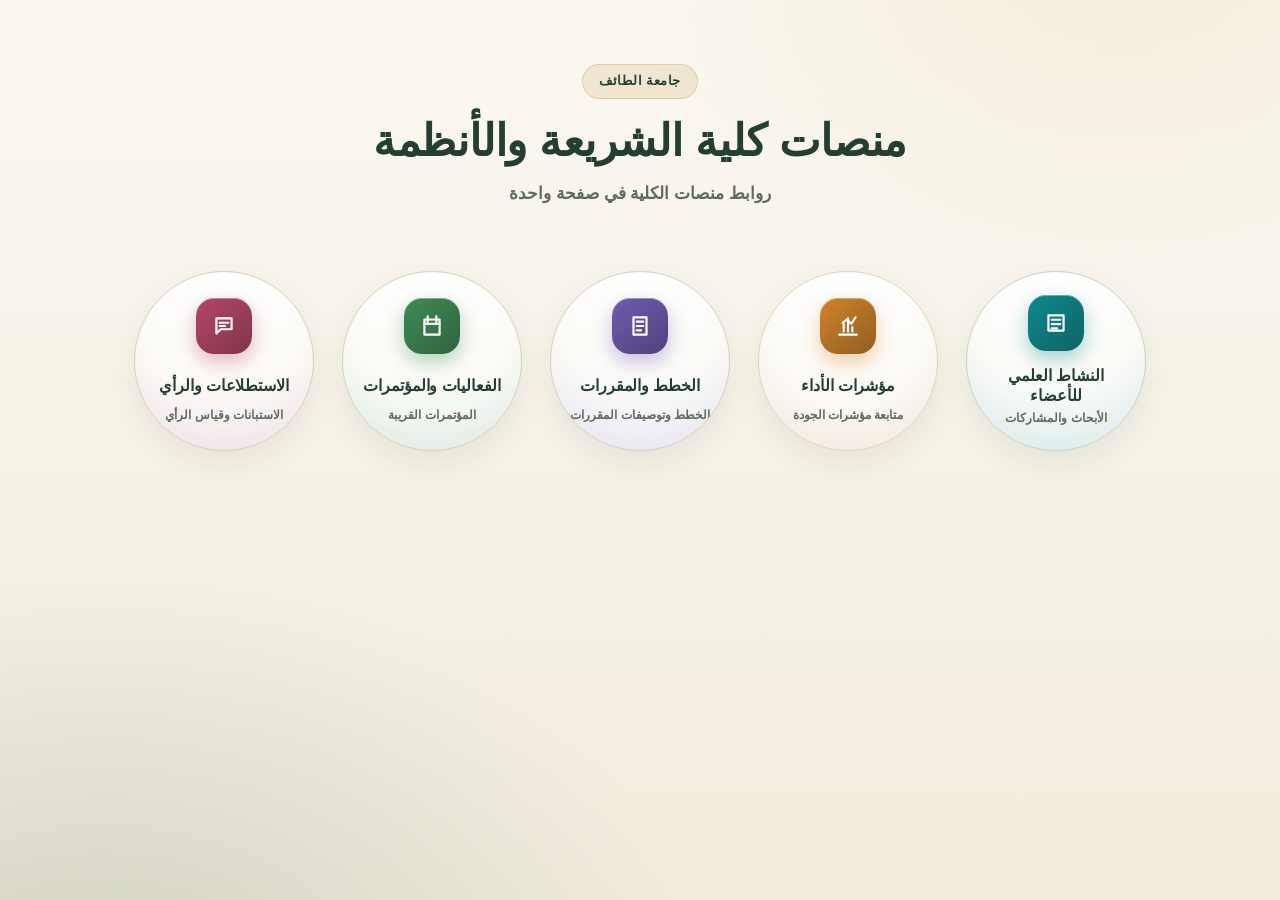
==== commit 9bec2ab5: "تصميم عصري للدوائر + توحيد الأحجام على الجوال" ====
--- a/index.html
+++ b/index.html
@@ -25,7 +25,6 @@
           target="_blank"
           rel="noopener noreferrer"
         >
-          <span class="orbit-halo" aria-hidden="true"></span>
           <span class="orbit-icon" aria-hidden="true">
             <svg viewBox="0 0 24 24">
               <path d="M5 19V5h14v14H5Z" />
@@ -33,7 +32,7 @@
             </svg>
           </span>
           <span class="orbit-title">النشاط العلمي للأعضاء</span>
-          <span class="orbit-sub">الأبحاث والمشاركات العلمية</span>
+          <span class="orbit-sub">الأبحاث والمشاركات</span>
         </a>
 
         <a
@@ -42,7 +41,6 @@
           target="_blank"
           rel="noopener noreferrer"
         >
-          <span class="orbit-halo" aria-hidden="true"></span>
           <span class="orbit-icon" aria-hidden="true">
             <svg viewBox="0 0 24 24">
               <path d="M4 20h16" />
@@ -60,7 +58,6 @@
           target="_blank"
           rel="noopener noreferrer"
         >
-          <span class="orbit-halo" aria-hidden="true"></span>
           <span class="orbit-icon" aria-hidden="true">
             <svg viewBox="0 0 24 24">
               <path d="M6 4h12v16H6z" />
@@ -77,7 +74,6 @@
           target="_blank"
           rel="noopener noreferrer"
         >
-          <span class="orbit-halo" aria-hidden="true"></span>
           <span class="orbit-icon" aria-hidden="true">
             <svg viewBox="0 0 24 24">
               <path d="M5 6h14v14H5z" />
@@ -94,7 +90,6 @@
           target="_blank"
           rel="noopener noreferrer"
         >
-          <span class="orbit-halo" aria-hidden="true"></span>
           <span class="orbit-icon" aria-hidden="true">
             <svg viewBox="0 0 24 24">
               <path d="M5 5h14v10H9l-4 4V5Z" />
--- a/styles.css
+++ b/styles.css
@@ -8,11 +8,15 @@
   --olive: #3b5f4a;
   --olive-dark: #243f32;
   --gold: #c39a4b;
-  --activity: #168b8f;
-  --kpi: #c47b2c;
-  --courses: #7460a8;
-  --calendar: #4d8a57;
-  --surveys: #b84b6a;
+
+  /* Platform accents — harmonized, modern */
+  --activity: #0e8a8f;
+  --kpi: #d1832b;
+  --courses: #6f5bb0;
+  --calendar: #3f8b56;
+  --surveys: #b54667;
+
+  --orbit-size: 180px;
 }
 
 * {
@@ -28,9 +32,9 @@
   min-height: 100vh;
   color: var(--ink);
   background:
-    radial-gradient(1200px 600px at 85% -10%, rgba(195, 154, 75, 0.18), transparent 60%),
-    radial-gradient(1000px 700px at 10% 110%, rgba(59, 95, 74, 0.22), transparent 60%),
-    linear-gradient(180deg, #fbf8f1 0%, #f1ece0 100%);
+    radial-gradient(900px 600px at 88% -10%, rgba(195, 154, 75, 0.14), transparent 60%),
+    radial-gradient(1000px 700px at 8% 110%, rgba(59, 95, 74, 0.18), transparent 60%),
+    linear-gradient(180deg, #fbf8f1 0%, #f2ecde 100%);
   font-family:
     "IBM Plex Sans Arabic",
     "Readex Pro",
@@ -40,6 +44,7 @@
     Arial,
     sans-serif;
   line-height: 1.6;
+  -webkit-font-smoothing: antialiased;
 }
 
 a {
@@ -56,11 +61,11 @@
   grid-template-rows: auto 1fr;
   align-content: start;
   justify-items: center;
-  gap: 48px;
+  gap: 56px;
   width: min(100%, 1280px);
   min-height: 100vh;
   margin: 0 auto;
-  padding: 56px 32px;
+  padding: 64px 32px;
 }
 
 /* ---------- Header ---------- */
@@ -68,7 +73,7 @@
 .page-header {
   display: grid;
   justify-items: center;
-  gap: 10px;
+  gap: 12px;
   max-width: 720px;
   text-align: center;
 }
@@ -80,7 +85,7 @@
   font-weight: 900;
   letter-spacing: 0.5px;
   background: rgba(195, 154, 75, 0.18);
-  border: 1px solid rgba(195, 154, 75, 0.35);
+  border: 1px solid rgba(195, 154, 75, 0.32);
   border-radius: 999px;
 }
 
@@ -90,6 +95,7 @@
   font-size: clamp(28px, 4.5vw, 44px);
   font-weight: 900;
   line-height: 1.2;
+  letter-spacing: -0.2px;
 }
 
 .lede {
@@ -99,88 +105,106 @@
   font-weight: 700;
 }
 
-/* ---------- Orbits (Circles) ---------- */
+/* ---------- Orbits (identical-size circles) ---------- */
 
 .orbits {
   display: grid;
-  grid-template-columns: repeat(5, 1fr);
+  grid-template-columns: repeat(auto-fit, var(--orbit-size));
   gap: 28px;
+  justify-content: center;
   width: 100%;
-  place-items: center;
-  justify-content: center;
-  padding: 12px 0;
+  padding: 8px 0 4px;
 }
 
 .orbit {
   --accent: var(--olive);
-  --accent-soft: color-mix(in srgb, var(--accent) 14%, white);
-  --accent-ring: color-mix(in srgb, var(--accent) 38%, transparent);
+  --accent-10: color-mix(in srgb, var(--accent) 10%, white);
+  --accent-20: color-mix(in srgb, var(--accent) 20%, white);
+  --accent-30: color-mix(in srgb, var(--accent) 30%, white);
 
   position: relative;
   display: grid;
+  grid-template-rows: auto auto auto;
   place-items: center;
-  width: min(100%, 210px);
-  aspect-ratio: 1 / 1;
-  padding: 22px 18px;
+  gap: 2px;
+  width: var(--orbit-size);
+  height: var(--orbit-size);
+  padding: 22px 16px;
   text-align: center;
-  background: radial-gradient(circle at 50% 30%, #ffffff 0%, var(--accent-soft) 100%);
-  border: 1px solid color-mix(in srgb, var(--accent) 22%, white);
+  background:
+    radial-gradient(120% 100% at 50% 0%, #ffffff 0%, rgba(255, 255, 255, 0.7) 55%, var(--accent-10) 100%);
+  border: 1px solid color-mix(in srgb, var(--accent) 16%, #e8e0d1);
   border-radius: 50%;
   box-shadow:
-    0 14px 34px rgba(36, 63, 50, 0.12),
-    inset 0 0 0 1px rgba(255, 255, 255, 0.6);
+    0 12px 30px rgba(36, 63, 50, 0.08),
+    inset 0 1px 0 rgba(255, 255, 255, 0.95),
+    inset 0 -18px 30px rgba(36, 63, 50, 0.03);
   transition:
-    transform 320ms cubic-bezier(0.2, 0.8, 0.2, 1),
-    box-shadow 320ms ease,
-    border-color 320ms ease;
+    transform 360ms cubic-bezier(0.2, 0.8, 0.2, 1),
+    box-shadow 360ms cubic-bezier(0.2, 0.8, 0.2, 1),
+    border-color 360ms ease;
   isolation: isolate;
-}
-
+  overflow: hidden;
+}
+
+/* Animated gradient ring that appears on hover */
+.orbit::before {
+  position: absolute;
+  inset: -2px;
+  content: "";
+  border-radius: 50%;
+  padding: 2px;
+  background: conic-gradient(
+    from 140deg,
+    transparent 0deg,
+    var(--accent) 80deg,
+    transparent 200deg,
+    var(--accent) 320deg,
+    transparent 360deg
+  );
+  -webkit-mask:
+    linear-gradient(#000 0 0) content-box,
+    linear-gradient(#000 0 0);
+  -webkit-mask-composite: xor;
+          mask-composite: exclude;
+  opacity: 0;
+  transition: opacity 400ms ease;
+  z-index: -1;
+}
+
+/* Subtle shine sweep */
 .orbit::after {
   position: absolute;
-  inset: -6px;
+  top: -40%;
+  left: -20%;
+  width: 55%;
+  height: 65%;
   content: "";
-  border-radius: 50%;
-  background: conic-gradient(
-    from 180deg,
-    var(--accent-ring),
-    transparent 40%,
-    var(--accent-ring) 90%
-  );
-  opacity: 0;
-  filter: blur(14px);
-  transition: opacity 380ms ease;
-  z-index: -1;
-}
-
-.orbit-halo {
-  position: absolute;
-  inset: 8px;
-  border: 1px dashed color-mix(in srgb, var(--accent) 26%, transparent);
-  border-radius: 50%;
-  opacity: 0.6;
-  transition:
-    transform 600ms cubic-bezier(0.2, 0.8, 0.2, 1),
-    opacity 320ms ease;
+  background: linear-gradient(120deg, rgba(255, 255, 255, 0) 30%, rgba(255, 255, 255, 0.55) 50%, rgba(255, 255, 255, 0) 70%);
+  transform: translateX(-120%) rotate(12deg);
+  transition: transform 820ms cubic-bezier(0.2, 0.8, 0.2, 1);
+  pointer-events: none;
+  z-index: 2;
 }
 
 .orbit-icon {
   display: grid;
   place-items: center;
-  width: 58px;
-  height: 58px;
+  width: 56px;
+  height: 56px;
   margin-bottom: 10px;
   color: #ffffff;
-  background: linear-gradient(145deg, var(--accent), color-mix(in srgb, var(--accent) 70%, black));
-  border: 1px solid color-mix(in srgb, var(--accent) 50%, white);
-  border-radius: 50%;
-  box-shadow: 0 8px 18px color-mix(in srgb, var(--accent) 32%, transparent);
+  background: linear-gradient(138deg, var(--accent), color-mix(in srgb, var(--accent) 68%, #0b0f0c));
+  border-radius: 18px;
+  box-shadow:
+    0 8px 20px color-mix(in srgb, var(--accent) 38%, transparent),
+    inset 0 1px 0 rgba(255, 255, 255, 0.35);
   transition: transform 420ms cubic-bezier(0.2, 0.8, 0.2, 1);
 }
 
 .orbit-icon svg {
-  width: 28px;
-  height: 28px;
+  width: 26px;
+  height: 26px;
   fill: none;
   stroke: currentColor;
   stroke-linecap: round;
@@ -190,17 +214,17 @@
 
 .orbit-title {
   color: var(--olive-dark);
-  font-size: 16px;
+  font-size: 15.5px;
   font-weight: 900;
   line-height: 1.3;
+  letter-spacing: -0.1px;
 }
 
 .orbit-sub {
-  margin-top: 4px;
   color: var(--muted);
-  font-size: 12.5px;
+  font-size: 12px;
   font-weight: 700;
-  line-height: 1.3;
+  line-height: 1.35;
 }
 
 /* Per-platform accent */
@@ -213,24 +237,24 @@
 /* Hover / focus effects */
 .orbit:hover,
 .orbit:focus-visible {
-  transform: translateY(-6px) scale(1.04);
-  border-color: color-mix(in srgb, var(--accent) 55%, white);
+  transform: translateY(-8px);
+  border-color: color-mix(in srgb, var(--accent) 28%, transparent);
   box-shadow:
-    0 22px 50px color-mix(in srgb, var(--accent) 28%, transparent),
-    inset 0 0 0 1px rgba(255, 255, 255, 0.8);
+    0 28px 56px color-mix(in srgb, var(--accent) 22%, transparent),
+    0 10px 22px rgba(36, 63, 50, 0.08),
+    inset 0 1px 0 rgba(255, 255, 255, 0.95);
   outline: 0;
+}
+
+.orbit:hover::before,
+.orbit:focus-visible::before {
+  opacity: 1;
+  animation: orbit-ring 3.6s linear infinite;
 }
 
 .orbit:hover::after,
 .orbit:focus-visible::after {
-  opacity: 0.9;
-  animation: orbit-spin 4s linear infinite;
-}
-
-.orbit:hover .orbit-halo,
-.orbit:focus-visible .orbit-halo {
-  transform: rotate(22deg) scale(1.02);
-  opacity: 1;
+  transform: translateX(260%) rotate(12deg);
 }
 
 .orbit:hover .orbit-icon,
@@ -238,102 +262,77 @@
   transform: translateY(-2px) scale(1.08) rotate(-4deg);
 }
 
-@keyframes orbit-spin {
+@keyframes orbit-ring {
   to { transform: rotate(360deg); }
 }
 
-/* ---------- Responsive ---------- */
-
-@media (max-width: 1100px) {
+/* ---------- Responsive (all circles identical size) ---------- */
+
+@media (max-width: 760px) {
+  :root { --orbit-size: 160px; }
+
+  .page-shell {
+    padding: 44px 20px;
+    gap: 40px;
+  }
+
   .orbits {
-    grid-template-columns: repeat(3, 1fr);
-    gap: 26px;
-  }
-
-  .orbit:nth-child(4),
-  .orbit:nth-child(5) {
-    /* center the two leftover circles on the second row */
-  }
-
-  .orbit:nth-child(4) {
-    grid-column: 1 / span 1;
-    justify-self: end;
-  }
-
-  .orbit:nth-child(5) {
-    grid-column: 3 / span 1;
-    justify-self: start;
-  }
-}
-
-@media (max-width: 760px) {
-  .page-shell {
-    padding: 40px 20px;
-    gap: 32px;
-  }
-
-  .orbits {
-    grid-template-columns: repeat(2, 1fr);
     gap: 22px;
   }
 
-  .orbit:nth-child(4),
-  .orbit:nth-child(5) {
-    grid-column: auto;
-    justify-self: center;
-  }
-
-  .orbit:nth-child(5) {
-    grid-column: 1 / -1;
-    width: min(100%, 230px);
-  }
-
   .orbit {
-    width: min(100%, 200px);
-    padding: 18px 14px;
+    padding: 18px 12px;
   }
 
   .orbit-icon {
-    width: 52px;
-    height: 52px;
-  }
-
-  .orbit-icon svg {
-    width: 26px;
-    height: 26px;
-  }
-
-  .orbit-title {
-    font-size: 15px;
-  }
-
-  .orbit-sub {
-    font-size: 12px;
-  }
-}
-
-@media (max-width: 420px) {
-  .page-shell {
-    padding: 28px 14px;
-    gap: 26px;
-  }
-
-  .orbits {
-    gap: 18px;
-  }
-
-  .orbit {
-    width: min(100%, 170px);
-  }
-
-  .orbit-icon {
-    width: 48px;
-    height: 48px;
+    width: 50px;
+    height: 50px;
+    border-radius: 16px;
   }
 
   .orbit-icon svg {
     width: 24px;
     height: 24px;
+  }
+
+  .orbit-title {
+    font-size: 14px;
+  }
+
+  .orbit-sub {
+    font-size: 11.5px;
+  }
+}
+
+@media (max-width: 420px) {
+  :root { --orbit-size: 150px; }
+
+  .page-shell {
+    padding: 30px 14px;
+    gap: 30px;
+  }
+
+  .orbits {
+    gap: 18px;
+  }
+
+  .orbit-icon {
+    width: 46px;
+    height: 46px;
+    border-radius: 14px;
+  }
+
+  .orbit-icon svg {
+    width: 22px;
+    height: 22px;
+  }
+
+  .orbit-title {
+    font-size: 13.5px;
+  }
+
+  .orbit-sub {
+    font-size: 11px;
   }
 }
 
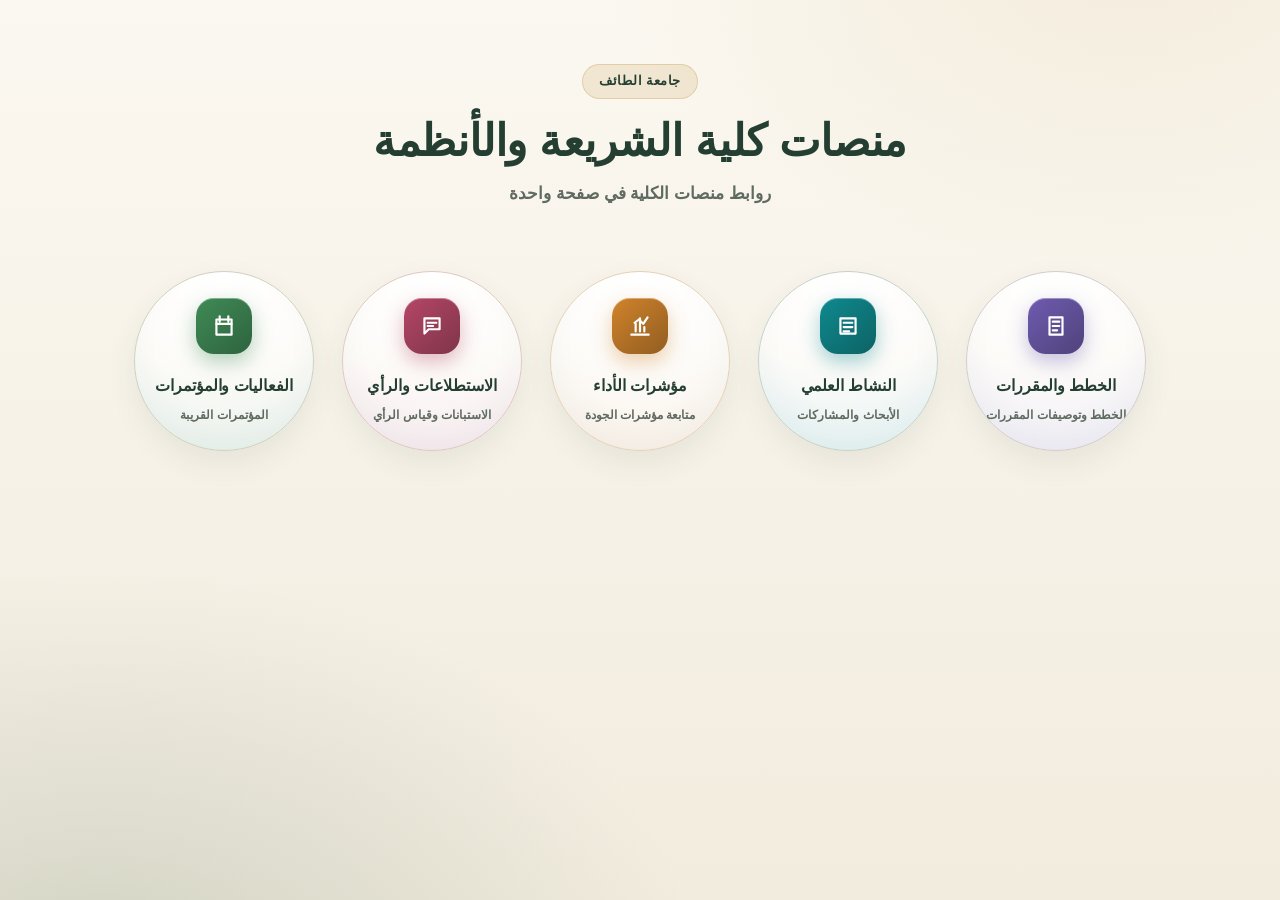
==== commit 83bf2afd: "تصميم عصري للدوائر + توحيد الأحجام على الجوال" ====
--- a/index.html
+++ b/index.html
@@ -20,6 +20,22 @@
 
       <section class="orbits" aria-label="قائمة المنصات">
         <a
+          class="orbit orbit-courses"
+          href="https://courseofshar3ah.netlify.app/"
+          target="_blank"
+          rel="noopener noreferrer"
+        >
+          <span class="orbit-icon" aria-hidden="true">
+            <svg viewBox="0 0 24 24">
+              <path d="M6 4h12v16H6z" />
+              <path d="M9 8h6M9 12h6M9 16h4" />
+            </svg>
+          </span>
+          <span class="orbit-title">الخطط والمقررات</span>
+          <span class="orbit-sub">الخطط وتوصيفات المقررات</span>
+        </a>
+
+        <a
           class="orbit orbit-activity"
           href="https://faculty-activities.netlify.app/"
           target="_blank"
@@ -31,7 +47,7 @@
               <path d="M8 9h8M8 13h8M8 17h5" />
             </svg>
           </span>
-          <span class="orbit-title">النشاط العلمي للأعضاء</span>
+          <span class="orbit-title">النشاط العلمي</span>
           <span class="orbit-sub">الأبحاث والمشاركات</span>
         </a>
 
@@ -53,19 +69,19 @@
         </a>
 
         <a
-          class="orbit orbit-courses"
-          href="https://courseofshar3ah.netlify.app/"
+          class="orbit orbit-surveys"
+          href="https://shari3ahsurveys.netlify.app/"
           target="_blank"
           rel="noopener noreferrer"
         >
           <span class="orbit-icon" aria-hidden="true">
             <svg viewBox="0 0 24 24">
-              <path d="M6 4h12v16H6z" />
-              <path d="M9 8h6M9 12h6M9 16h4" />
+              <path d="M5 5h14v10H9l-4 4V5Z" />
+              <path d="M8 9h8M8 12h5" />
             </svg>
           </span>
-          <span class="orbit-title">الخطط والمقررات</span>
-          <span class="orbit-sub">الخطط وتوصيفات المقررات</span>
+          <span class="orbit-title">الاستطلاعات والرأي</span>
+          <span class="orbit-sub">الاستبانات وقياس الرأي</span>
         </a>
 
         <a
@@ -83,22 +99,6 @@
           <span class="orbit-title">الفعاليات والمؤتمرات</span>
           <span class="orbit-sub">المؤتمرات القريبة</span>
         </a>
-
-        <a
-          class="orbit orbit-surveys"
-          href="https://shari3ahsurveys.netlify.app/"
-          target="_blank"
-          rel="noopener noreferrer"
-        >
-          <span class="orbit-icon" aria-hidden="true">
-            <svg viewBox="0 0 24 24">
-              <path d="M5 5h14v10H9l-4 4V5Z" />
-              <path d="M8 9h8M8 12h5" />
-            </svg>
-          </span>
-          <span class="orbit-title">الاستطلاعات والرأي</span>
-          <span class="orbit-sub">الاستبانات وقياس الرأي</span>
-        </a>
       </section>
     </main>
   </body>
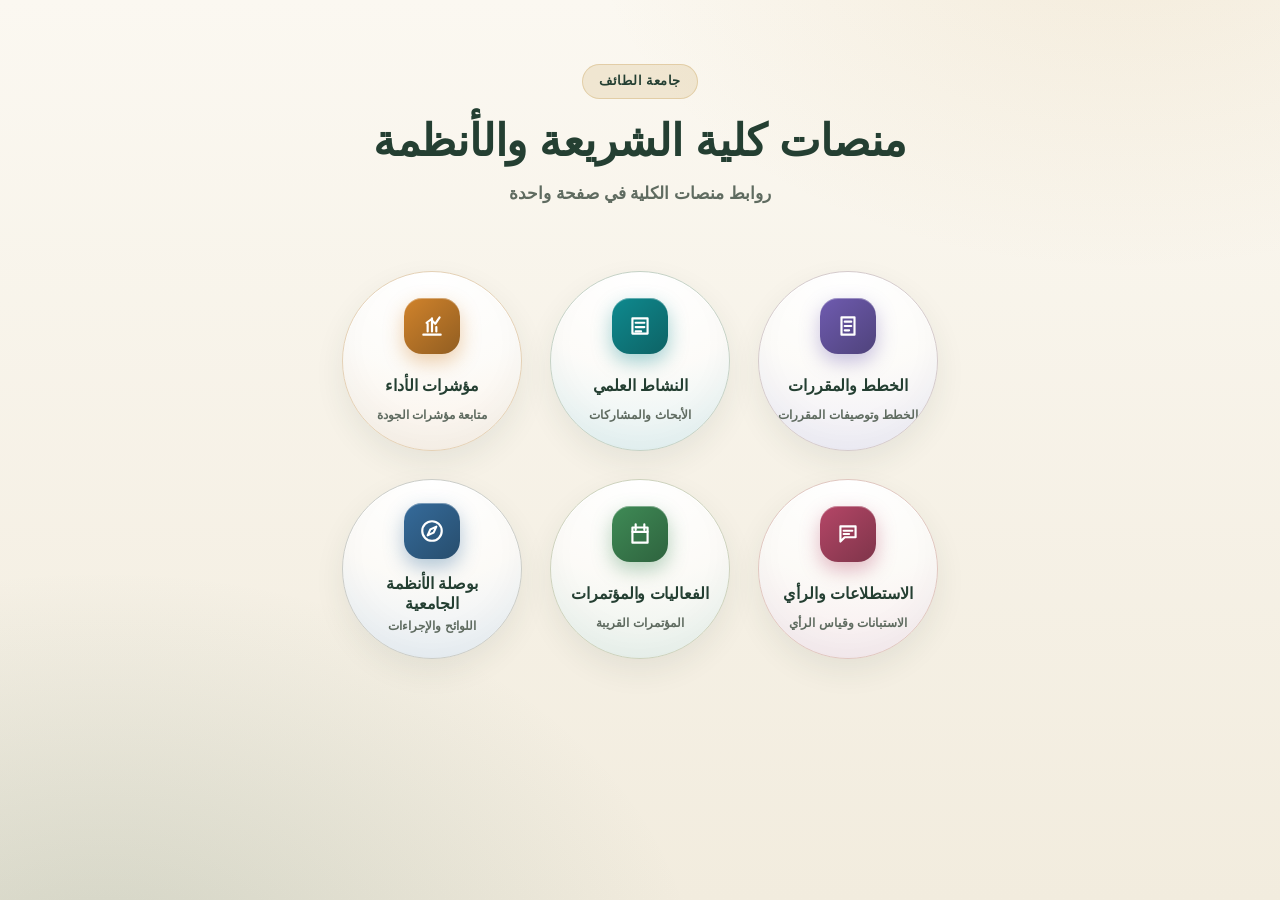
==== commit dcb2a7d6: "Add university regulations compass to platform portal" ====
--- a/index.html
+++ b/index.html
@@ -99,6 +99,22 @@
           <span class="orbit-title">الفعاليات والمؤتمرات</span>
           <span class="orbit-sub">المؤتمرات القريبة</span>
         </a>
+
+        <a
+          class="orbit orbit-compass"
+          href="https://tu-regulations-compass.netlify.app/"
+          target="_blank"
+          rel="noopener noreferrer"
+        >
+          <span class="orbit-icon" aria-hidden="true">
+            <svg viewBox="0 0 24 24">
+              <circle cx="12" cy="12" r="9" />
+              <path d="m16 8-2.5 5.5L8 16l2.5-5.5L16 8Z" />
+            </svg>
+          </span>
+          <span class="orbit-title">بوصلة الأنظمة الجامعية</span>
+          <span class="orbit-sub">اللوائح والإجراءات</span>
+        </a>
       </section>
     </main>
   </body>
--- a/styles.css
+++ b/styles.css
@@ -15,6 +15,7 @@
   --courses: #6f5bb0;
   --calendar: #3f8b56;
   --surveys: #b54667;
+  --compass: #356b9b;
 
   --orbit-size: 180px;
 }
@@ -58,6 +59,7 @@
 
 .page-shell {
   display: grid;
+  grid-template-columns: minmax(0, 1fr);
   grid-template-rows: auto 1fr;
   align-content: start;
   justify-items: center;
@@ -111,8 +113,10 @@
   display: grid;
   grid-template-columns: repeat(auto-fit, var(--orbit-size));
   gap: 28px;
+  align-content: start;
   justify-content: center;
   width: 100%;
+  max-width: calc(3 * var(--orbit-size) + 56px);
   padding: 8px 0 4px;
 }
 
@@ -233,6 +237,7 @@
 .orbit-courses  { --accent: var(--courses); }
 .orbit-calendar { --accent: var(--calendar); }
 .orbit-surveys  { --accent: var(--surveys); }
+.orbit-compass  { --accent: var(--compass); }
 
 /* Hover / focus effects */
 .orbit:hover,
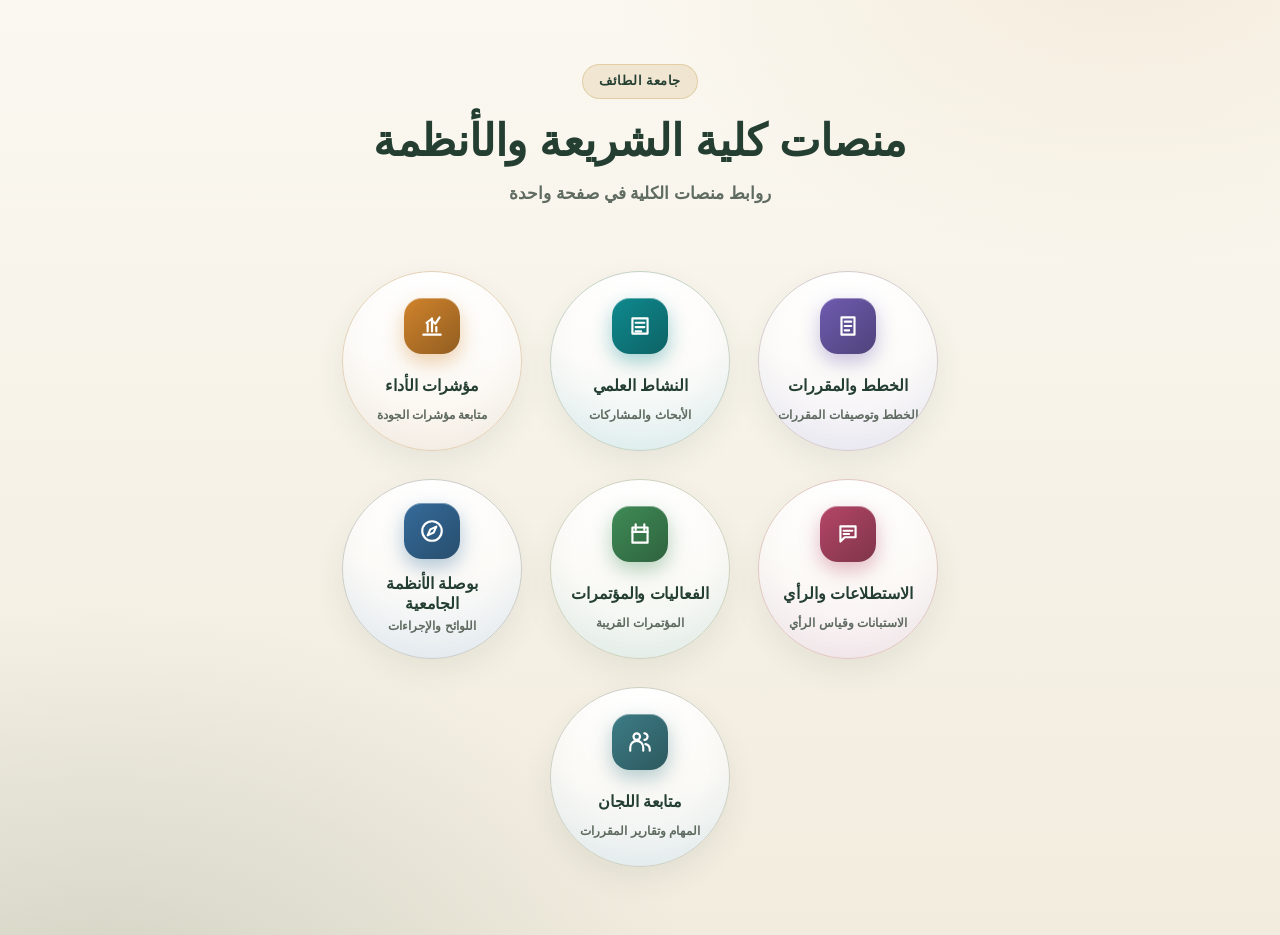
==== commit 1009df0e: "Point college portal to verified Azure sites and add committees" ====
--- a/index.html
+++ b/index.html
@@ -21,7 +21,7 @@
       <section class="orbits" aria-label="قائمة المنصات">
         <a
           class="orbit orbit-courses"
-          href="https://courseofshar3ah.netlify.app/"
+          href="https://mango-stone-03c4b4b1e.4.azurestaticapps.net/"
           target="_blank"
           rel="noopener noreferrer"
         >
@@ -37,7 +37,7 @@
 
         <a
           class="orbit orbit-activity"
-          href="https://faculty-activities.netlify.app/"
+          href="https://brave-sand-03a72e01e.5.azurestaticapps.net/"
           target="_blank"
           rel="noopener noreferrer"
         >
@@ -53,7 +53,7 @@
 
         <a
           class="orbit orbit-kpi"
-          href="https://kpishare3h.netlify.app/"
+          href="https://red-wave-0011b421e.5.azurestaticapps.net/"
           target="_blank"
           rel="noopener noreferrer"
         >
@@ -70,7 +70,7 @@
 
         <a
           class="orbit orbit-surveys"
-          href="https://shari3ahsurveys.netlify.app/"
+          href="https://delightful-wave-09f8c671e.6.azurestaticapps.net/"
           target="_blank"
           rel="noopener noreferrer"
         >
@@ -86,7 +86,7 @@
 
         <a
           class="orbit orbit-calendar"
-          href="https://conferences-calendar.netlify.app/"
+          href="https://brave-wave-079d2691e.5.azurestaticapps.net/"
           target="_blank"
           rel="noopener noreferrer"
         >
@@ -102,7 +102,7 @@
 
         <a
           class="orbit orbit-compass"
-          href="https://tu-regulations-compass.netlify.app/"
+          href="https://purple-rock-09fb70e1e.6.azurestaticapps.net/"
           target="_blank"
           rel="noopener noreferrer"
         >
@@ -115,6 +115,22 @@
           <span class="orbit-title">بوصلة الأنظمة الجامعية</span>
           <span class="orbit-sub">اللوائح والإجراءات</span>
         </a>
+
+        <a
+          class="orbit orbit-committees"
+          href="https://proud-desert-0347eba1e.3.azurestaticapps.net/"
+          target="_blank"
+          rel="noopener noreferrer"
+        >
+          <span class="orbit-icon" aria-hidden="true">
+            <svg viewBox="0 0 24 24">
+              <circle cx="9" cy="7" r="3" />
+              <path d="M3 20v-3a6 6 0 0 1 12 0v3M16 4a3 3 0 0 1 0 6M17 14a5 5 0 0 1 4 5v1" />
+            </svg>
+          </span>
+          <span class="orbit-title">متابعة اللجان</span>
+          <span class="orbit-sub">المهام وتقارير المقررات</span>
+        </a>
       </section>
     </main>
   </body>
--- a/styles.css
+++ b/styles.css
@@ -350,3 +350,6 @@
     animation-iteration-count: 1 !important;
   }
 }
+
+/* Additional platform uses the existing circle design and stays centered. */
+.orbit-committees { --accent: #3d7c86; grid-column: 1 / -1; justify-self: center; }
